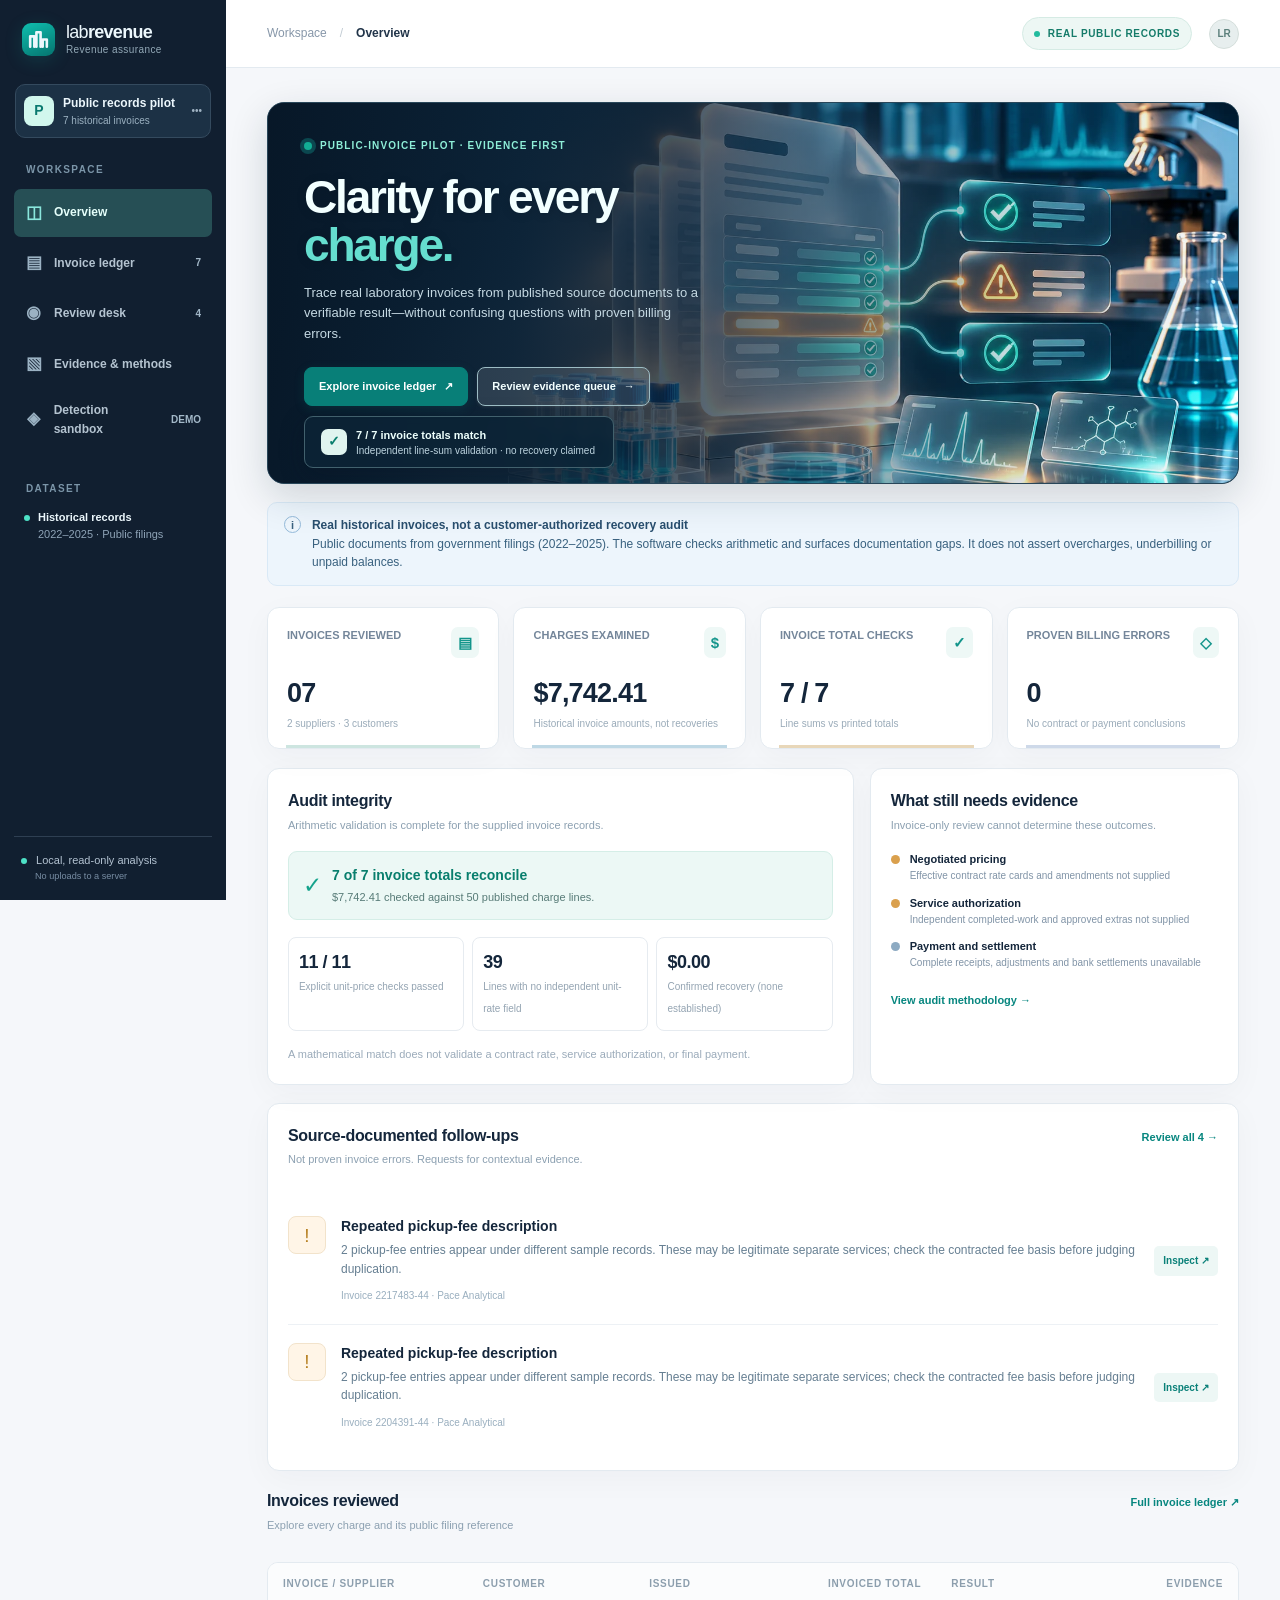
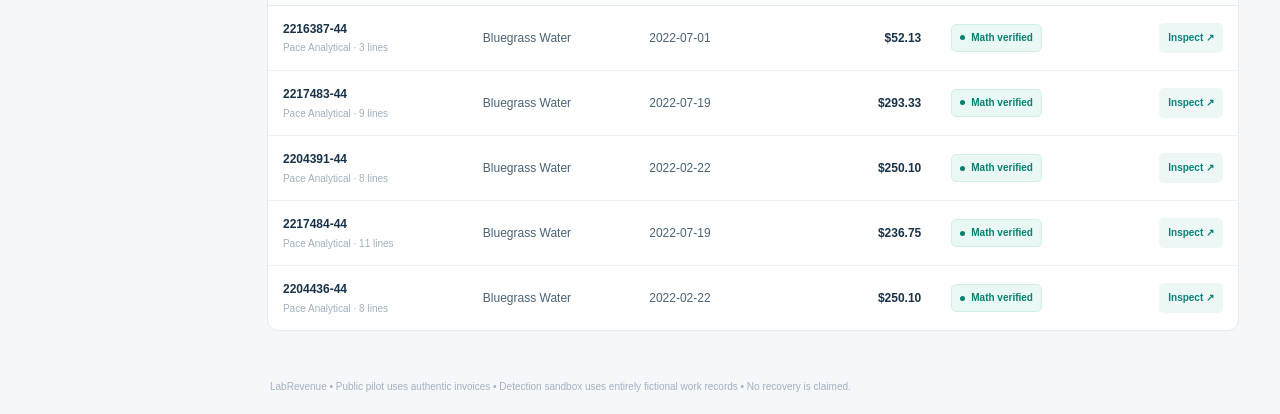
==== public-pilot/index.html @ aedcf9c7 "Launch public invoice pilot with branded UI, real records, and separate simulation" ====
<!doctype html>
<html lang="en">
<head>
<meta charset="utf-8"><meta name="viewport" content="width=device-width, initial-scale=1"><meta name="color-scheme" content="light">
<title>LabRevenue · Public invoice pilot</title>
<style>
:root{--nav:#111f30;--nav2:#1c3145;--nav3:#294a51;--teal:#087f78;--teal2:#13a89b;--ink:#14263b;--muted:#7d8da0;--muted2:#617489;--bg:#f5f7fa;--border:#e3eaf0;--card:#fff;--goodbg:#eaf7f4;--good:#087f70;--amber:#a96e1c;--amberbg:#fff6e9;--shadow:0 8px 32px rgba(19,37,54,.035)}*{box-sizing:border-box}body{font:14px/1.55 Inter,-apple-system,BlinkMacSystemFont,"Segoe UI",Arial,sans-serif;background:var(--bg);color:var(--ink);margin:0}button,input,select{font:inherit}button{cursor:pointer}button:focus-visible,a:focus-visible,input:focus-visible,select:focus-visible{outline:3px solid #7cc6bf;outline-offset:3px}a{color:#087f78;text-decoration:none}a:hover{text-decoration:underline}[hidden]{display:none!important}.app{display:grid;grid-template-columns:226px minmax(0,1fr);min-height:100vh}.side{background:var(--nav);color:#ecf7fc;padding:23px 14px 17px;display:flex;flex-direction:column;position:sticky;top:0;height:100vh}.brand{display:flex;align-items:center;gap:11px;padding:0 8px}.logo{display:grid;place-items:center;background:linear-gradient(155deg,#0fbeae,#05746f);width:33px;height:33px;border-radius:9px;box-shadow:0 4px 18px #0fb5a52b}.brand-word{font-weight:500;letter-spacing:-.7px;font-size:18px;line-height:1.04}.brand-word span{font-weight:800}.brand-word small{display:block;color:#93a9b7;font-size:10px;letter-spacing:.04em;margin-top:3px;font-weight:500}.org{display:flex;align-items:center;background:#1c3145;border:1px solid #344a5e;border-radius:10px;margin:28px 1px 24px;padding:9px 8px;gap:9px;min-width:0}.org-symbol{background:#d1f7ed;color:#08796f;border-radius:8px;width:30px;height:30px;display:grid;place-items:center;font-weight:800}.org-text{min-width:0}.org-text b,.org-text small{display:block;white-space:nowrap;overflow:hidden;text-overflow:ellipsis}.org-text b{font-size:12px}.org-text small{font-size:10px;color:#9bb1c1}.org-ellipsis{margin-left:auto;color:#9fb2c2;font-size:10px}.nav-label{font-size:10px;letter-spacing:.14em;color:#7b95a8;font-weight:850;margin:0 12px 9px}.nav{width:100%;border:0;background:transparent;color:#b4c3d0;display:flex;gap:12px;align-items:center;text-align:left;padding:11px 11px;border-radius:7px;font-size:12px;font-weight:600;margin:2px 0}.nav:hover{background:#213448;color:#fff}.nav.active{background:#264f55;color:#e5fffb}.nav-ico{font-size:17px;width:17px;text-align:center;color:#9bb2c3}.nav.active .nav-ico{color:#8ae6dc}.nav em{font-style:normal;margin-left:auto;font-size:10px;color:#a3b8c8}.nav-lower{margin-top:30px}.side-note{display:flex;gap:8px;padding:3px 10px;align-items:flex-start}.side-note b,.side-note small{display:block;font-size:11px}.side-note small{color:#8fa4b7}.side-led,.foot-circle{background:#4de1c6;border-radius:50%;width:6px;height:6px;margin-top:6px;flex:none}.side-push{flex:1}.side-foot{border-top:1px solid #2e3f52;padding:15px 7px 0;color:#b3c2d1;font-size:11px}.side-foot small{display:block;color:#788da3;margin-left:14px}.foot-circle{display:inline-block;margin:0 6px 0 0}.right{min-width:0;display:flex;flex-direction:column}.topbar{height:68px;background:#fff;border-bottom:1px solid var(--border);display:flex;align-items:center;justify-content:space-between;padding:0 max(27px,calc((100vw - 226px - 1200px)/2));padding-left:clamp(25px,3.2vw,48px);padding-right:clamp(25px,3.2vw,48px)}.crumb{font-size:12px;color:#8797a9;display:flex;gap:13px;align-items:center}.crumb b{color:#213449}.slash{color:#c1cbd3}.right-top{display:flex;align-items:center;gap:17px}.source-badge{display:flex;align-items:center;gap:8px;color:#147b69;background:#edf7f4;border:1px solid #d5ebe4;border-radius:20px;padding:8px 11px;font-size:10px;letter-spacing:.065em;font-weight:750}.source-badge span{height:6px;width:6px;background:#22bb9e;border-radius:50%}.avatar{height:30px;width:30px;border-radius:50%;background:#e7eeee;border:1px solid #d5dfdc;display:grid;place-items:center;color:#5c807c;font-size:10px;font-weight:800}main{width:100%;max-width:1332px;padding:34px clamp(22px,3.2vw,48px) 48px;align-self:center;flex:1}.eyebrow{color:#078d85;text-transform:uppercase;letter-spacing:.16em;font-weight:850;font-size:10px}.heading{display:flex;align-items:flex-end;justify-content:space-between;gap:20px;margin:7px 0 22px}.heading h1{font-size:31px;letter-spacing:-1.15px;line-height:1.2;margin:5px 0 6px;font-weight:800}.heading p{margin:0;font-size:13px;color:#7b8da1;max-width:800px}.btns{display:flex;gap:9px;flex-wrap:wrap}.btn{display:inline-flex;align-items:center;justify-content:center;gap:8px;padding:10px 14px;font-size:11px;font-weight:750;border-radius:8px;border:1px solid #d9e4e8;background:#fff;color:#315469;white-space:nowrap}.btn:hover{background:#eff6f6}.btn.primary{background:#087f78;border-color:#087f78;color:#fff;box-shadow:0 3px 11px #0a8a8228}.btn.primary:hover{background:#086e69}.btn.small{padding:7px 10px;font-size:10px}.info-banner{padding:13px 16px;background:#edf5fc;border:1px solid #d9e9f6;border-radius:10px;color:#39617f;display:flex;gap:11px;margin-bottom:21px;font-size:12px}.info-banner .info-circle{border:1px solid #94bada;border-radius:50%;width:17px;height:17px;flex:none;text-align:center;font-size:11px;line-height:16px;font-weight:750}.info-banner b{display:block;color:#284e6e}.kpis{display:grid;grid-template-columns:repeat(4,minmax(0,1fr));gap:14px;margin-bottom:19px}.card{background:#fff;border:1px solid var(--border);border-radius:12px;box-shadow:var(--shadow)}.kpi{padding:19px 19px 17px;position:relative;overflow:hidden}.kpi:after{content:"";position:absolute;bottom:0;left:18px;right:18px;height:3px;background:#cde5e0}.kpi:nth-child(2):after{background:#bed8e5}.kpi:nth-child(3):after{background:#e8d7b9}.kpi:nth-child(4):after{background:#ced9e9}.kpi-cap{font-size:11px;color:#74869a;font-weight:700;display:flex;justify-content:space-between}.kpi-cap .kpi-icon{background:#eef8f6;color:#13958b;padding:4px 7px;border-radius:7px;font-size:15px}.kpi-val{font-size:27px;font-weight:820;letter-spacing:-.8px;margin:15px 0 0}.kpi-note{font-size:10px;color:#9aabb9;margin-top:1px}.grid-two{display:grid;grid-template-columns:minmax(0,1.35fr) minmax(315px,.85fr);gap:16px;margin-bottom:18px}.panel{padding:20px}.panel-title{font-size:16px;font-weight:790;margin:0 0 3px;letter-spacing:-.3px}.panel-sub{font-size:11px;color:#8ca0b1;margin:0 0 17px}.audit-band{padding:13px 14px;display:flex;align-items:center;gap:10px;background:#ecf8f5;border:1px solid #d5eee7;border-radius:9px}.audit-band strong{font-size:14px;color:#087e6d}.audit-band p{font-size:11px;color:#577b77;margin:2px 0 0}.checkicon{font-size:23px;color:#15a38c}.triple{display:grid;grid-template-columns:repeat(3,1fr);margin-top:17px;gap:8px}.mini-stat{border:1px solid #e6ebf0;border-radius:8px;padding:12px 10px}.mini-stat b{display:block;font-size:18px;line-height:1.4;letter-spacing:-.5px}.mini-stat small{font-size:10px;color:#94a4b2}.risk-list{display:grid;gap:11px;margin-top:15px}.risk-row{display:flex;align-items:flex-start;gap:10px}.risk-dot{width:9px;height:9px;border-radius:50%;background:#daa04d;margin-top:4px;flex:none}.risk-dot.blue{background:#8daac2}.risk-row b{display:block;font-size:11px}.risk-row small{display:block;color:#8194a7;font-size:10px}.risk-row span:last-child{margin-left:auto;font-size:12px;font-weight:800}.panel-head{display:flex;align-items:baseline;justify-content:space-between;gap:15px;margin-bottom:13px}.text-link{border:0;background:none;color:#07867f;font-weight:750;font-size:11px;padding:0}.text-link:hover{text-decoration:underline}.table-wrap{overflow-x:auto;border-radius:11px;border:1px solid var(--border);background:#fff}.table{border-collapse:collapse;width:100%;min-width:720px;font-size:12px}.table th{font-size:10px;letter-spacing:.07em;color:#8c9ead;text-transform:uppercase;text-align:left;padding:13px 15px;background:#fbfcfd;border-bottom:1px solid var(--border)}.table td{padding:14px 15px;border-bottom:1px solid #edf1f5;color:#496276;vertical-align:middle}.table tr:last-child td{border-bottom:0}.table tr:hover td{background:#fafcfd}.table td b{color:#183349;font-weight:750}.table td small{display:block;color:#a0afbd;font-size:10px;margin-top:2px}.table .num{text-align:right;font-variant-numeric:tabular-nums}.table .action{text-align:right}.pill{display:inline-flex;align-items:center;gap:6px;border-radius:5px;padding:5px 8px;font-size:10px;font-weight:750;white-space:nowrap}.pill.good{color:#087f6e;background:#e9f8f4;border:1px solid #d3eee5}.pill.warn{color:#ad711a;background:#fff4e3;border:1px solid #f5e4bf}.pill.muted{color:#6c8393;background:#eff3f7;border:1px solid #e4eaf0}.pill span{height:5px;width:5px;border-radius:50%;background:currentColor}.tablebtn{border:0;border-radius:5px;background:#edf7f5;color:#0b8179;padding:7px 9px;font-size:10px;font-weight:750}.tablebtn:hover{background:#d9efeb}.full-panel{padding:18px 20px;margin-bottom:20px}.footer{margin:0 44px 19px;color:#a3b1be;font-size:10px}.toolbar{display:flex;flex-wrap:wrap;align-items:center;gap:10px;margin-bottom:15px}.search{background:#fff;border:1px solid var(--border);border-radius:8px;min-width:230px;flex:1;max-width:385px;padding:10px 12px;color:#28455b;font-size:12px}.select{border:1px solid var(--border);border-radius:8px;background:#fff;padding:10px 11px;color:#40576c;font-size:12px}.toolbar-meta{margin-left:auto;color:#91a1b0;font-size:11px}.section-sep{margin:24px 0}.queue-item{display:flex;align-items:flex-start;gap:15px;border-bottom:1px solid #edf1f5;padding:18px 0}.queue-item:first-child{padding-top:2px}.queue-item:last-child{border:0}.queue-icon{background:#fff5e7;color:#b78124;border:1px solid #f2e3cb;border-radius:8px;width:38px;height:38px;display:grid;place-items:center;font-size:19px;flex:none}.queue-main{flex:1}.queue-main strong{display:block;font-size:14px;margin:0 0 3px}.queue-main p{color:#667f92;font-size:12px;margin:0 0 6px}.queue-main .queue-meta{font-size:10px;color:#9aafbf}.queue-action{align-self:center}.block-grid{display:grid;grid-template-columns:repeat(3,minmax(0,1fr));gap:14px;margin-bottom:18px}.evidence-card{padding:17px 18px}.evidence-card b{display:block;font-size:12px}.evidence-card p{font-size:11px;color:#8b9bab;margin:6px 0 0;line-height:1.5}.evidence-card .big{font-weight:820;font-size:20px;color:#142f47;margin-top:12px}.evidence-card .missing{color:#a77937}.note-card{background:#fffbf4;border:1px solid #f2e4d0;padding:19px 20px;border-radius:11px;color:#826534;font-size:12px}.note-card b{display:block;color:#815721;margin-bottom:3px}.methods{display:grid;gap:18px}.method-item{display:flex;gap:13px;padding:16px 0;border-bottom:1px solid #e8eef2}.method-item:last-child{border:0}.method-num{height:28px;width:28px;background:#edf4f4;color:#087f78;border-radius:8px;display:grid;place-items:center;font-size:12px;font-weight:800;flex:none}.method-item strong{display:block;font-size:13px}.method-item p{margin:3px 0 0;color:#6d8397;font-size:12px}.source-list{margin:0;padding-left:19px;color:#647b90;font-size:12px}.source-list li{padding:6px 0}.overlay{position:fixed;inset:0;background:#10233580;z-index:5}.drawer{position:fixed;right:0;top:0;height:100vh;width:min(650px,100vw);background:#fff;z-index:6;box-shadow:-18px 0 64px rgba(11,31,48,.2);overflow-y:auto}.drawer-head{padding:25px 27px 19px;border-bottom:1px solid #e6ebf0;display:flex;justify-content:space-between;align-items:flex-start}.drawer-head small{color:#8195a7;text-transform:uppercase;letter-spacing:.11em;font-weight:850;font-size:10px}.drawer-head h2{font-size:23px;margin:5px 0 0;letter-spacing:-.6px}.close{border:1px solid #dae5eb;background:#fff;border-radius:8px;font-size:21px;color:#698090;width:32px;height:32px}.drawer-content{padding:22px 27px 40px}.drawer-dl{display:grid;grid-template-columns:1fr 1fr;gap:16px;margin:16px 0 21px}.drawer-dl dt{font-size:10px;letter-spacing:.05em;text-transform:uppercase;color:#899aaa;font-weight:750}.drawer-dl dd{margin:3px 0;color:#243e54;font-size:12px;font-weight:650}.drawer-section{margin:24px 0}.drawer-section h3{font-size:13px;margin:0 0 10px}.drawer-table{width:100%;border-collapse:collapse;font-size:11px}.drawer-table th{text-align:left;color:#92a3b4;text-transform:uppercase;letter-spacing:.06em;font-size:9px;border-bottom:1px solid #e8eef2;padding:9px 5px}.drawer-table td{padding:10px 5px;border-bottom:1px solid #eff2f6;vertical-align:top}.drawer-table td:last-child,.drawer-table th:last-child{text-align:right;font-variant-numeric:tabular-nums}.drawer-total{display:flex;justify-content:space-between;background:#f1f7f6;border-radius:8px;padding:12px 14px;font-weight:790}.subtle{color:#8195a7;font-size:11px}.line-link{color:#09877e}.drawer-foot{border-top:1px solid #e6edf0;padding-top:18px;margin-top:21px;font-size:11px;color:#8294a4}.toast{position:fixed;bottom:26px;right:25px;background:#173349;color:#f8fdfd;padding:12px 18px;border-radius:9px;box-shadow:0 8px 30px #081b2540;display:none;z-index:10;font-size:12px}.toast.show{display:block}.revisit{background:#fff8ed;color:#956318;border:1px solid #f4e5cc;padding:12px 14px;border-radius:7px;font-size:11px;margin-top:12px}.tagfile{background:#f6f9fb;border:1px solid #e2e9ee;padding:4px 7px;border-radius:5px;color:#6f889a;font-size:10px}.statusline{display:flex;gap:8px;align-items:center}.outcomes{display:grid;grid-template-columns:1fr 1fr;gap:8px}.outcomes button{border:1px solid #dfe9ee;padding:9px;font-size:11px;border-radius:7px;color:#4f6b7f;background:#fff}.outcomes button.active{border-color:#0c9085;background:#e8f7f2;color:#0b8178;font-weight:700}.review-card{padding:22px}.review-card label{display:block;font-size:11px;font-weight:700;margin:14px 0 6px}.review-card textarea{width:100%;min-height:76px;border:1px solid #e0e7ed;border-radius:8px;padding:9px 10px;font:inherit;font-size:12px;color:#2c465b;resize:vertical}.evidence-callout{background:#eef6fc;border:1px solid #d5e8f4;color:#4a6f8e;padding:12px;border-radius:9px;font-size:11px}.evidence-callout strong{color:#2f5677}.link-muted{color:#708da4;font-size:11px}.icon-symbol{font-size:15px}.empty{padding:60px 30px;text-align:center;color:#7b91a4}.empty strong{display:block;color:#29445b;font-size:16px}.spark-bar{height:7px;border-radius:20px;background:#eaf0f3;overflow:hidden;margin:13px 0}.spark-bar span{display:block;height:100%;background:#17a692;border-radius:20px}.review-status{font-size:10px;color:#7590a4}.small-caps{font-size:10px;color:#879bad;text-transform:uppercase;font-weight:800;letter-spacing:.08em}.caption{color:#9babba;font-size:11px}.mobile-menu{display:none}@media (max-width:1100px){.app{grid-template-columns:208px minmax(0,1fr)}.kpis{grid-template-columns:repeat(2,1fr)}.grid-two{grid-template-columns:1fr}.block-grid{grid-template-columns:repeat(2,1fr)}}@media (max-width:710px){.app{display:block}.side{height:auto;position:relative;padding:12px 12px 7px;display:block}.brand{margin-bottom:8px}.org,.side .nav-label,.side-note,.side-push,.side-foot{display:none}.side nav{display:flex;overflow-x:auto;gap:4px;padding-top:7px}.nav{width:auto;white-space:nowrap;padding:8px 10px;font-size:11px}.nav-ico{display:none}.nav em{display:none}.topbar{height:50px;padding:0 16px}.source-badge{font-size:8px;padding:6px 9px}.avatar{display:none}main{padding:24px 16px 38px}.heading{display:block}.heading h1{font-size:25px}.btns{margin-top:15px}.kpis{grid-template-columns:repeat(2,minmax(0,1fr));gap:9px}.kpi{padding:13px}.kpi-val{font-size:22px}.kpi-cap{font-size:10px}.grid-two{gap:10px}.block-grid{grid-template-columns:1fr}.panel{padding:17px}.toolbar .search{min-width:140px;max-width:none}.toolbar-meta{width:100%;margin-left:0}.footer{margin:0 18px 15px}.drawer-content{padding:20px 16px}.drawer-head{padding:19px 17px}.drawer-dl{grid-template-columns:1fr 1fr;gap:9px}.queue-item{gap:10px}.queue-action .btn{padding:7px}.source-badge{letter-spacing:0}}@media print{.side,.topbar,.btn,.text-link,.footer,.overlay,.drawer,.toolbar,.tablebtn{display:none!important}.app{display:block}main{max-width:none;padding:0}.kpis{grid-template-columns:repeat(4,1fr)}.card{box-shadow:none}.table-wrap{overflow:visible}.table{min-width:0}}

/* Premium visual identity: imagery supports the narrative without replacing live audit evidence. */
.brand-hero{position:relative;isolation:isolate;min-height:338px;border-radius:17px;overflow:hidden;margin:0 0 18px;background:#f7f1eb;border:1px solid #dbe6e8;box-shadow:0 11px 30px rgba(22,47,60,.075)}
.brand-hero-art,.evidence-visual>img{position:absolute;inset:0;width:100%;height:100%;object-fit:cover;object-position:center center;z-index:-2}
.hero-wash{position:absolute;inset:0;background:linear-gradient(92deg,rgba(251,249,246,.98) 1%,rgba(251,248,245,.97) 20%,rgba(250,247,242,.92) 39%,rgba(251,247,242,.33) 58%,rgba(10,29,41,.06) 100%);z-index:-1}
.hero-copy{position:relative;z-index:1;padding:32px 36px 77px;max-width:560px}
.hero-kicker{font-size:10px;font-weight:850;letter-spacing:.11em;color:#147d75;display:inline-flex;align-items:center;gap:8px}
.hero-kicker-dot{background:#12ad94;width:8px;height:8px;border-radius:50%;box-shadow:0 0 0 4px #cceae5;display:inline-block}
.hero-copy h1{font-size:clamp(34px,3.6vw,49px);font-weight:850;letter-spacing:-2.2px;line-height:1.04;color:#142f3d;margin:17px 0 13px}.hero-copy h1 span{color:#0a8b82}
.hero-copy p{font-size:13px;color:#4b6672;line-height:1.6;margin:0;max-width:430px}
.hero-actions{display:flex;gap:9px;flex-wrap:wrap;margin-top:22px}
.hero-secondary{background:#fff9f3d9;border-color:#d9e1e1;color:#305166;box-shadow:0 1px 3px #8a8b8833}
.hero-fact{display:flex;align-items:center;gap:9px;padding:10px 18px 10px 16px;position:absolute;left:36px;bottom:15px;background:#fffefbef;border-radius:9px;border:1px solid #d9e8e5;box-shadow:0 3px 12px #48656318;max-width:calc(100% - 72px);backdrop-filter:blur(4px)}
.hero-fact .fact-check{display:grid;place-items:center;width:26px;height:26px;border-radius:7px;background:#e0f4ef;color:#087e6d;font-weight:850}
.hero-fact b{display:block;font-size:11px;font-weight:820;color:#154d4a}.hero-fact small{display:block;color:#67848b;font-size:10px;line-height:1.3}
.evidence-visual{position:relative;isolation:isolate;height:260px;border-radius:15px;overflow:hidden;border:1px solid #dbe4e8;margin-bottom:18px;background:#f0f4f5}
.evidence-visual-wash{position:absolute;inset:0;background:linear-gradient(90deg,rgba(247,250,249,.98) 0%,rgba(249,251,250,.92) 24%,rgba(249,251,250,.45) 47%,transparent 74%);z-index:-1}
.evidence-visual-text{position:relative;padding:36px 32px;max-width:365px}.evidence-visual-text h2{font-size:31px;line-height:1.12;letter-spacing:-1.2px;color:#14394c;margin:13px 0}.evidence-visual-text p{font-size:12px;color:#53717e;line-height:1.55;margin:0}
@media(max-width:710px){.brand-hero{min-height:385px;margin-top:0}.brand-hero-art{object-position:62% center}.hero-wash{background:linear-gradient(180deg,rgba(252,250,246,.97) 0%,rgba(252,250,247,.97) 44%,rgba(250,248,244,.68) 66%,rgba(248,246,243,.20) 100%)}.hero-copy{padding:25px 21px 78px}.hero-copy h1{font-size:36px;letter-spacing:-1.6px}.hero-copy p{font-size:12px;max-width:350px}.hero-fact{left:17px;bottom:13px;max-width:calc(100% - 34px)}.hero-actions{gap:8px}.hero-actions .btn{font-size:10px;padding:9px}.evidence-visual{height:340px}.evidence-visual>img{object-position:72% center}.evidence-visual-wash{background:linear-gradient(180deg,rgba(248,250,250,.98) 0%,rgba(250,251,250,.97) 45%,rgba(248,250,250,.45) 73%,transparent 100%)}.evidence-visual-text{padding:22px}.evidence-visual-text h2{font-size:27px}}
@media(prefers-reduced-motion:reduce){*,*::before,*::after{scroll-behavior:auto!important;transition:none!important;animation:none!important}}
@media print{.brand-hero{min-height:0;background:#fff!important}.brand-hero-art,.hero-wash,.evidence-visual{display:none!important}.hero-copy{padding:14px}.hero-fact{position:static;border:0;box-shadow:none}.brand-hero{box-shadow:none}}

/* Dark premium illustration — evidence remains readable and independent of imagery. */
.brand-hero{background:#0c2135;border-color:#284659;box-shadow:0 13px 38px rgba(10,35,52,.16)}
.brand-hero-art{object-position:center 44%}
.hero-wash{background:linear-gradient(93deg,rgba(7,23,39,.97) 0%,rgba(10,33,53,.94) 26%,rgba(10,31,50,.73) 43%,rgba(10,30,48,.15) 76%,transparent 100%)}
.hero-copy h1{color:#f2ffff;text-shadow:0 1px 8px #03152344}
.hero-copy h1 span{color:#65decf}
.hero-copy p{color:#c6dae4;max-width:405px}
.hero-kicker{color:#8eeed8}
.hero-kicker-dot{box-shadow:0 0 0 4px #16b2a54d}
.hero-fact{background:rgba(12,36,54,.88);border-color:#42616d;box-shadow:0 7px 24px #06132055}
.hero-fact b{color:#edfffc}.hero-fact small{color:#bdd4df}
.hero-secondary{background:rgba(255,255,255,.12);border-color:#9cbcc4;color:#f3ffff}
.hero-secondary:hover{background:rgba(255,255,255,.22)}
/* Synthetic demonstration is segregated from public-company evidence. */
.sim-label{display:inline-flex;align-items:center;gap:7px;border-radius:24px;padding:5px 11px;background:#fef4e4;color:#965e17;font-size:10px;font-weight:850;letter-spacing:.08em}
.sim-hero{position:relative;overflow:hidden;background:linear-gradient(135deg,#102637,#173e50);border-radius:15px;color:#effdfa;padding:25px 29px;margin:16px 0 22px;border:1px solid #274c5e}
.sim-hero:before{content:"";position:absolute;width:460px;height:250px;right:-70px;top:-80px;background:radial-gradient(ellipse,rgba(41,216,200,.20),transparent 70%);pointer-events:none}
.sim-hero h2{font-size:25px;letter-spacing:-.9px;margin:10px 0 6px;position:relative}
.sim-hero p{font-size:12px;color:#c2d5df;margin:0;max-width:670px;position:relative}
.sim-hero b{color:#fff}
.sim-kpis{display:grid;grid-template-columns:repeat(3,minmax(0,1fr));gap:14px;margin-bottom:19px}
.sim-kpi{padding:19px 20px;border:1px solid var(--border);border-radius:12px;background:#fff;box-shadow:var(--shadow)}
.sim-kpi small{display:block;color:#72889a;font-size:10px;font-weight:750;letter-spacing:.035em}
.sim-kpi strong{display:block;font-size:29px;font-weight:830;line-height:1.4;letter-spacing:-.8px}
.sim-kpi span{font-size:10px;color:#7e8fa1}
.sim-tabs{display:flex;flex-wrap:wrap;gap:8px;margin:17px 0}
.sim-tabs button{font-size:11px;font-weight:750;border:1px solid #dce6eb;border-radius:22px;padding:8px 13px;background:#fff;color:#597081}
.sim-tabs button.active{background:#0c827a;color:#fff;border-color:#0c827a}
.sim-case{display:flex;gap:15px;align-items:flex-start;justify-content:space-between;padding:16px 19px;border-bottom:1px solid #e6edf0}
.sim-case:last-child{border-bottom:0}
.sim-case .topline{display:flex;flex-wrap:wrap;gap:8px;align-items:center}
.sim-case h3{font-size:13px;margin:3px 0 5px;line-height:1.35}
.sim-case p{font-size:11px;margin:0;color:#70869a;max-width:680px}
.sim-case .sim-money{font-weight:830;font-size:16px;white-space:nowrap;text-align:right}
.sim-case .sim-money small{display:block;font-size:10px;color:#8b9eaa;font-weight:500}
.sim-tag{font-size:9px;font-weight:850;letter-spacing:.055em;border-radius:5px;padding:3px 7px;background:#fff4e6;color:#ab731b}
.sim-tag.blue{background:#eaf4fb;color:#386b8e}.sim-tag.violet{background:#f1effc;color:#6a5c9b}
.sim-empty{padding:25px;color:#8195a5;text-align:center}
@media(max-width:710px){.brand-hero{min-height:410px}.brand-hero-art{object-position:65% center}.hero-wash{background:linear-gradient(180deg,rgba(7,23,39,.97) 0%,rgba(7,23,39,.96) 48%,rgba(8,26,43,.60) 74%,rgba(8,26,43,.12) 100%)}.hero-copy p{max-width:330px}.hero-copy h1{font-size:36px}.sim-kpis{grid-template-columns:1fr;gap:9px}.sim-case{flex-direction:column}.sim-case .sim-money{text-align:left}}
@media print{.sim-hero{color:#111;background:#fff}.sim-kpis,.sim-tabs{break-inside:avoid}}

.source-badge.fake{background:#fff5e6;border-color:#f6dec1;color:#98621e}.source-badge.fake span{background:#dd9c2b}
/* Keep all five destinations discoverable on small screens. */
@media(max-width:710px){.side nav{overflow-x:visible;flex-wrap:wrap;row-gap:3px;column-gap:5px;padding-bottom:8px}.side .nav{margin:0;padding:7px 10px;flex:0 0 auto}}

</style>

</head>
<body>
<div class="app">
  <aside class="side">
    <div class="brand"><span class="logo"><svg width="25" height="25" viewBox="0 0 24 24" aria-hidden="true"><path d="M4 19V9h4v10M10 19V5h4v14M16 19v-7h4v7" stroke="currentColor" fill="none" stroke-width="2.5" stroke-linecap="round" stroke-linejoin="round"/></svg></span><span class="brand-word">lab<span>revenue</span><small>Revenue assurance</small></span></div>
    <div class="org"><span class="org-symbol">P</span><span class="org-text"><b>Public records pilot</b><small>7 historical invoices</small></span><span class="org-ellipsis">•••</span></div>
    <div class="nav-label">WORKSPACE</div>
    <nav aria-label="Primary">
      <button class="nav active" data-tab="overview"><span class="nav-ico">◫</span> Overview</button>
      <button class="nav" data-tab="ledger"><span class="nav-ico">▤</span> Invoice ledger <em id="nav-invoices">7</em></button>
      <button class="nav" data-tab="review"><span class="nav-ico">◉</span> Review desk <em id="nav-reviews">4</em></button>
      <button class="nav" data-tab="evidence"><span class="nav-ico">▧</span> Evidence & methods</button>
      <button class="nav" data-tab="sandbox"><span class="nav-ico">◈</span> Detection sandbox <em>DEMO</em></button>
    </nav>
    <div class="nav-label nav-lower">DATASET</div>
    <div class="side-note"><span class="side-led"></span><span><b>Historical records</b><small>2022–2025 · Public filings</small></span></div>
    <div class="side-push"></div>
    <div class="side-foot"><span class="foot-circle"></span> Local, read-only analysis <small>No uploads to a server</small></div>
  </aside>
  <div class="right">
    <header class="topbar"><div class="crumb"><span>Workspace</span><span class="slash">/</span><b id="crumb-title">Overview</b></div><div class="right-top"><span class="source-badge"><span></span> REAL PUBLIC RECORDS</span><div class="avatar" title="Read-only evaluation">LR</div></div></header>
    <main id="main" tabindex="-1"></main>
    <footer class="footer">LabRevenue • Public pilot uses authentic invoices • Detection sandbox uses entirely fictional work records • No recovery is claimed.</footer>
  </div>
</div>
<div class="overlay" id="overlay" hidden></div>
<aside id="detail" class="drawer" role="dialog" aria-modal="true" aria-label="Invoice details" hidden></aside>
<div id="toast" class="toast" role="status" aria-live="polite"></div>
<noscript>This local demo needs JavaScript enabled.</noscript>
<script>
window.PUBLIC_PILOT = {"summary":{"invoices":7,"lines":50,"vendors":2,"customers":3,"total_cents":774241,"passed_invoice_totals":7,"unit_checked":11,"unit_passed":11,"arithmetic_failures":0,"repeat_pickup_invoices":3,"historical_documentation_event":1,"confirmed_recovery_cents":0,"rate_coverage":"unavailable","work_coverage":"unavailable","payment_coverage":"unavailable","scope":"invoice-only public documents"},"invoices":[{"invoice_number":"2216387-44","invoice_date":"2022-07-01","invoice_due_date":"2022-08-01","invoice_total_usd":"52.13","supplier":"Pace Analytical Services LLC","customer":"Bluegrass Water Utility Operating Company LLC","source_public_exhibit_pages":"489-490","source_url":"https://psc.ky.gov/pscecf/2022-00432/kerry.ingle%40dinslaw.com/06162023062338/Exhibit_PSC_3-20%28c%29_%28Part_4_of_6%29.pdf","reported_cents":5213,"sum_cents":5213,"delta_cents":0,"arithmetic":"PASS","line_count":3,"unit_verified":0,"unit_checked":0,"unit_mismatches":0,"repeat_pickups":[],"lines":[{"invoice_number":"2216387-44","invoice_date":"2022-07-01","invoice_due_date":"2022-08-01","supplier":"Pace Analytical Services LLC","customer":"Bluegrass Water Utility Operating Company LLC","work_order":"2065317","project":"Quarterly Darlington","sample_id":"2065317-01","charge_description":"Ecoli 18 Enumeration Lex","quantity":"1","line_amount_usd":"38.00","source_public_exhibit_pages":"489-490","source_url":"https://psc.ky.gov/pscecf/2022-00432/kerry.ingle%40dinslaw.com/06162023062338/Exhibit_PSC_3-20%28c%29_%28Part_4_of_6%29.pdf","source_status":"Published invoice line (not an independently verified contract rate)","unit_cost_usd":"","amount_cents":3800,"unit_check":"NOT_AVAILABLE","unit_expected_cents":null},{"invoice_number":"2216387-44","invoice_date":"2022-07-01","invoice_due_date":"2022-08-01","supplier":"Pace Analytical Services LLC","customer":"Bluegrass Water Utility Operating Company LLC","work_order":"2065317","project":"Quarterly Darlington","sample_id":"","charge_description":"Economic Price Adjustment","quantity":"1","line_amount_usd":"4.13","source_public_exhibit_pages":"489-490","source_url":"https://psc.ky.gov/pscecf/2022-00432/kerry.ingle%40dinslaw.com/06162023062338/Exhibit_PSC_3-20%28c%29_%28Part_4_of_6%29.pdf","source_status":"Published invoice line (not an independently verified contract rate)","unit_cost_usd":"","amount_cents":413,"unit_check":"NOT_AVAILABLE","unit_expected_cents":null},{"invoice_number":"2216387-44","invoice_date":"2022-07-01","invoice_due_date":"2022-08-01","supplier":"Pace Analytical Services LLC","customer":"Bluegrass Water Utility Operating Company LLC","work_order":"2065317","project":"Quarterly Darlington","sample_id":"","charge_description":"Environmental Impact Fee","quantity":"1","line_amount_usd":"10.00","source_public_exhibit_pages":"489-490","source_url":"https://psc.ky.gov/pscecf/2022-00432/kerry.ingle%40dinslaw.com/06162023062338/Exhibit_PSC_3-20%28c%29_%28Part_4_of_6%29.pdf","source_status":"Published invoice line (not an independently verified contract rate)","unit_cost_usd":"","amount_cents":1000,"unit_check":"NOT_AVAILABLE","unit_expected_cents":null}],"documentation_note":""},{"invoice_number":"2217483-44","invoice_date":"2022-07-19","invoice_due_date":"2022-08-18","invoice_total_usd":"293.33","supplier":"Pace Analytical Services LLC","customer":"Bluegrass Water Utility Operating Company LLC","source_public_exhibit_pages":"518-519","source_url":"https://psc.ky.gov/pscecf/2022-00432/kerry.ingle%40dinslaw.com/06162023062338/Exhibit_PSC_3-20%28c%29_%28Part_4_of_6%29.pdf","reported_cents":29333,"sum_cents":29333,"delta_cents":0,"arithmetic":"PASS","line_count":9,"unit_verified":0,"unit_checked":0,"unit_mismatches":0,"repeat_pickups":[{"description":"Pickup Fee Lex","count":2,"amount_cents":8640,"sample_ids":["2071526-01","2071526-03"]}],"lines":[{"invoice_number":"2217483-44","invoice_date":"2022-07-19","invoice_due_date":"2022-08-18","supplier":"Pace Analytical Services LLC","customer":"Bluegrass Water Utility Operating Company LLC","work_order":"2071526","project":"Bimonthly Lake Columbia Process Control","sample_id":"2071526-01","charge_description":"Auto Sampler Service Lex","quantity":"1","line_amount_usd":"63.30","source_public_exhibit_pages":"518-519","source_url":"https://psc.ky.gov/pscecf/2022-00432/kerry.ingle%40dinslaw.com/06162023062338/Exhibit_PSC_3-20%28c%29_%28Part_4_of_6%29.pdf","source_status":"Published invoice line (not an independently verified contract rate)","unit_cost_usd":"","amount_cents":6330,"unit_check":"NOT_AVAILABLE","unit_expected_cents":null},{"invoice_number":"2217483-44","invoice_date":"2022-07-19","invoice_due_date":"2022-08-18","supplier":"Pace Analytical Services LLC","customer":"Bluegrass Water Utility Operating Company LLC","work_order":"2071526","project":"Bimonthly Lake Columbia Process Control","sample_id":"2071526-01","charge_description":"CBOD Pkv","quantity":"1","line_amount_usd":"20.90","source_public_exhibit_pages":"518-519","source_url":"https://psc.ky.gov/pscecf/2022-00432/kerry.ingle%40dinslaw.com/06162023062338/Exhibit_PSC_3-20%28c%29_%28Part_4_of_6%29.pdf","source_status":"Published invoice line (not an independently verified contract rate)","unit_cost_usd":"","amount_cents":2090,"unit_check":"NOT_AVAILABLE","unit_expected_cents":null},{"invoice_number":"2217483-44","invoice_date":"2022-07-19","invoice_due_date":"2022-08-18","supplier":"Pace Analytical Services LLC","customer":"Bluegrass Water Utility Operating Company LLC","work_order":"2071526","project":"Bimonthly Lake Columbia Process Control","sample_id":"2071526-01","charge_description":"Field Services Lex","quantity":"1","line_amount_usd":"63.30","source_public_exhibit_pages":"518-519","source_url":"https://psc.ky.gov/pscecf/2022-00432/kerry.ingle%40dinslaw.com/06162023062338/Exhibit_PSC_3-20%28c%29_%28Part_4_of_6%29.pdf","source_status":"Published invoice line (not an independently verified contract rate)","unit_cost_usd":"","amount_cents":6330,"unit_check":"NOT_AVAILABLE","unit_expected_cents":null},{"invoice_number":"2217483-44","invoice_date":"2022-07-19","invoice_due_date":"2022-08-18","supplier":"Pace Analytical Services LLC","customer":"Bluegrass Water Utility Operating Company LLC","work_order":"2071526","project":"Bimonthly Lake Columbia Process Control","sample_id":"2071526-01","charge_description":"Pickup Fee Lex","quantity":"1","line_amount_usd":"43.20","source_public_exhibit_pages":"518-519","source_url":"https://psc.ky.gov/pscecf/2022-00432/kerry.ingle%40dinslaw.com/06162023062338/Exhibit_PSC_3-20%28c%29_%28Part_4_of_6%29.pdf","source_status":"Published invoice line (not an independently verified contract rate)","unit_cost_usd":"","amount_cents":4320,"unit_check":"NOT_AVAILABLE","unit_expected_cents":null},{"invoice_number":"2217483-44","invoice_date":"2022-07-19","invoice_due_date":"2022-08-18","supplier":"Pace Analytical Services LLC","customer":"Bluegrass Water Utility Operating Company LLC","work_order":"2071526","project":"Bimonthly Lake Columbia Process Control","sample_id":"2071526-01","charge_description":"TSS Pkv","quantity":"1","line_amount_usd":"11.40","source_public_exhibit_pages":"518-519","source_url":"https://psc.ky.gov/pscecf/2022-00432/kerry.ingle%40dinslaw.com/06162023062338/Exhibit_PSC_3-20%28c%29_%28Part_4_of_6%29.pdf","source_status":"Published invoice line (not an independently verified contract rate)","unit_cost_usd":"","amount_cents":1140,"unit_check":"NOT_AVAILABLE","unit_expected_cents":null},{"invoice_number":"2217483-44","invoice_date":"2022-07-19","invoice_due_date":"2022-08-18","supplier":"Pace Analytical Services LLC","customer":"Bluegrass Water Utility Operating Company LLC","work_order":"2071526","project":"Bimonthly Lake Columbia Process Control","sample_id":"2071526-02","charge_description":"MLSS","quantity":"1","line_amount_usd":"14.80","source_public_exhibit_pages":"518-519","source_url":"https://psc.ky.gov/pscecf/2022-00432/kerry.ingle%40dinslaw.com/06162023062338/Exhibit_PSC_3-20%28c%29_%28Part_4_of_6%29.pdf","source_status":"Published invoice line (not an independently verified contract rate)","unit_cost_usd":"","amount_cents":1480,"unit_check":"NOT_AVAILABLE","unit_expected_cents":null},{"invoice_number":"2217483-44","invoice_date":"2022-07-19","invoice_due_date":"2022-08-18","supplier":"Pace Analytical Services LLC","customer":"Bluegrass Water Utility Operating Company LLC","work_order":"2071526","project":"Bimonthly Lake Columbia Process Control","sample_id":"2071526-03","charge_description":"Pickup Fee Lex","quantity":"1","line_amount_usd":"43.20","source_public_exhibit_pages":"518-519","source_url":"https://psc.ky.gov/pscecf/2022-00432/kerry.ingle%40dinslaw.com/06162023062338/Exhibit_PSC_3-20%28c%29_%28Part_4_of_6%29.pdf","source_status":"Published invoice line (not an independently verified contract rate)","unit_cost_usd":"","amount_cents":4320,"unit_check":"NOT_AVAILABLE","unit_expected_cents":null},{"invoice_number":"2217483-44","invoice_date":"2022-07-19","invoice_due_date":"2022-08-18","supplier":"Pace Analytical Services LLC","customer":"Bluegrass Water Utility Operating Company LLC","work_order":"2071526","project":"Bimonthly Lake Columbia Process Control","sample_id":"","charge_description":"Economic Price Adjustment","quantity":"1","line_amount_usd":"23.23","source_public_exhibit_pages":"518-519","source_url":"https://psc.ky.gov/pscecf/2022-00432/kerry.ingle%40dinslaw.com/06162023062338/Exhibit_PSC_3-20%28c%29_%28Part_4_of_6%29.pdf","source_status":"Published invoice line (not an independently verified contract rate)","unit_cost_usd":"","amount_cents":2323,"unit_check":"NOT_AVAILABLE","unit_expected_cents":null},{"invoice_number":"2217483-44","invoice_date":"2022-07-19","invoice_due_date":"2022-08-18","supplier":"Pace Analytical Services LLC","customer":"Bluegrass Water Utility Operating Company LLC","work_order":"2071526","project":"Bimonthly Lake Columbia Process Control","sample_id":"","charge_description":"Environmental Impact Fee","quantity":"1","line_amount_usd":"10.00","source_public_exhibit_pages":"518-519","source_url":"https://psc.ky.gov/pscecf/2022-00432/kerry.ingle%40dinslaw.com/06162023062338/Exhibit_PSC_3-20%28c%29_%28Part_4_of_6%29.pdf","source_status":"Published invoice line (not an independently verified contract rate)","unit_cost_usd":"","amount_cents":1000,"unit_check":"NOT_AVAILABLE","unit_expected_cents":null}],"documentation_note":""},{"invoice_number":"2204391-44","invoice_date":"2022-02-22","invoice_due_date":"2022-03-24","invoice_total_usd":"250.10","supplier":"Pace Analytical Services LLC","customer":"Bluegrass Water Utility Operating Company LLC","source_public_exhibit_pages":"552-553","source_url":"https://psc.ky.gov/pscecf/2022-00432/kerry.ingle%40dinslaw.com/06162023062338/Exhibit_PSC_3-20%28c%29_%28Part_4_of_6%29.pdf","reported_cents":25010,"sum_cents":25010,"delta_cents":0,"arithmetic":"PASS","line_count":8,"unit_verified":0,"unit_checked":0,"unit_mismatches":0,"repeat_pickups":[{"description":"Pickup Fee","count":2,"amount_cents":6640,"sample_ids":["2023505-01","2023505-03"]}],"lines":[{"invoice_number":"2204391-44","invoice_date":"2022-02-22","invoice_due_date":"2022-03-24","supplier":"Pace Analytical Services LLC","customer":"Bluegrass Water Utility Operating Company LLC","work_order":"2023505","project":"Monthly Woodland Acres Process Control","sample_id":"2023505-01","charge_description":"Auto Sampler Service","quantity":"1","line_amount_usd":"63.30","source_public_exhibit_pages":"552-553","source_url":"https://psc.ky.gov/pscecf/2022-00432/kerry.ingle%40dinslaw.com/06162023062338/Exhibit_PSC_3-20%28c%29_%28Part_4_of_6%29.pdf","source_status":"Published invoice line (not an independently verified contract rate)","unit_cost_usd":"","amount_cents":6330,"unit_check":"NOT_AVAILABLE","unit_expected_cents":null},{"invoice_number":"2204391-44","invoice_date":"2022-02-22","invoice_due_date":"2022-03-24","supplier":"Pace Analytical Services LLC","customer":"Bluegrass Water Utility Operating Company LLC","work_order":"2023505","project":"Monthly Woodland Acres Process Control","sample_id":"2023505-01","charge_description":"CBOD","quantity":"1","line_amount_usd":"20.90","source_public_exhibit_pages":"552-553","source_url":"https://psc.ky.gov/pscecf/2022-00432/kerry.ingle%40dinslaw.com/06162023062338/Exhibit_PSC_3-20%28c%29_%28Part_4_of_6%29.pdf","source_status":"Published invoice line (not an independently verified contract rate)","unit_cost_usd":"","amount_cents":2090,"unit_check":"NOT_AVAILABLE","unit_expected_cents":null},{"invoice_number":"2204391-44","invoice_date":"2022-02-22","invoice_due_date":"2022-03-24","supplier":"Pace Analytical Services LLC","customer":"Bluegrass Water Utility Operating Company LLC","work_order":"2023505","project":"Monthly Woodland Acres Process Control","sample_id":"2023505-01","charge_description":"Field Services","quantity":"1","line_amount_usd":"63.30","source_public_exhibit_pages":"552-553","source_url":"https://psc.ky.gov/pscecf/2022-00432/kerry.ingle%40dinslaw.com/06162023062338/Exhibit_PSC_3-20%28c%29_%28Part_4_of_6%29.pdf","source_status":"Published invoice line (not an independently verified contract rate)","unit_cost_usd":"","amount_cents":6330,"unit_check":"NOT_AVAILABLE","unit_expected_cents":null},{"invoice_number":"2204391-44","invoice_date":"2022-02-22","invoice_due_date":"2022-03-24","supplier":"Pace Analytical Services LLC","customer":"Bluegrass Water Utility Operating Company LLC","work_order":"2023505","project":"Monthly Woodland Acres Process Control","sample_id":"2023505-01","charge_description":"Pickup Fee","quantity":"1","line_amount_usd":"33.20","source_public_exhibit_pages":"552-553","source_url":"https://psc.ky.gov/pscecf/2022-00432/kerry.ingle%40dinslaw.com/06162023062338/Exhibit_PSC_3-20%28c%29_%28Part_4_of_6%29.pdf","source_status":"Published invoice line (not an independently verified contract rate)","unit_cost_usd":"","amount_cents":3320,"unit_check":"NOT_AVAILABLE","unit_expected_cents":null},{"invoice_number":"2204391-44","invoice_date":"2022-02-22","invoice_due_date":"2022-03-24","supplier":"Pace Analytical Services LLC","customer":"Bluegrass Water Utility Operating Company LLC","work_order":"2023505","project":"Monthly Woodland Acres Process Control","sample_id":"2023505-01","charge_description":"TSS","quantity":"1","line_amount_usd":"11.40","source_public_exhibit_pages":"552-553","source_url":"https://psc.ky.gov/pscecf/2022-00432/kerry.ingle%40dinslaw.com/06162023062338/Exhibit_PSC_3-20%28c%29_%28Part_4_of_6%29.pdf","source_status":"Published invoice line (not an independently verified contract rate)","unit_cost_usd":"","amount_cents":1140,"unit_check":"NOT_AVAILABLE","unit_expected_cents":null},{"invoice_number":"2204391-44","invoice_date":"2022-02-22","invoice_due_date":"2022-03-24","supplier":"Pace Analytical Services LLC","customer":"Bluegrass Water Utility Operating Company LLC","work_order":"2023505","project":"Monthly Woodland Acres Process Control","sample_id":"2023505-02","charge_description":"MLSS","quantity":"1","line_amount_usd":"14.80","source_public_exhibit_pages":"552-553","source_url":"https://psc.ky.gov/pscecf/2022-00432/kerry.ingle%40dinslaw.com/06162023062338/Exhibit_PSC_3-20%28c%29_%28Part_4_of_6%29.pdf","source_status":"Published invoice line (not an independently verified contract rate)","unit_cost_usd":"","amount_cents":1480,"unit_check":"NOT_AVAILABLE","unit_expected_cents":null},{"invoice_number":"2204391-44","invoice_date":"2022-02-22","invoice_due_date":"2022-03-24","supplier":"Pace Analytical Services LLC","customer":"Bluegrass Water Utility Operating Company LLC","work_order":"2023505","project":"Monthly Woodland Acres Process Control","sample_id":"2023505-03","charge_description":"Pickup Fee","quantity":"1","line_amount_usd":"33.20","source_public_exhibit_pages":"552-553","source_url":"https://psc.ky.gov/pscecf/2022-00432/kerry.ingle%40dinslaw.com/06162023062338/Exhibit_PSC_3-20%28c%29_%28Part_4_of_6%29.pdf","source_status":"Published invoice line (not an independently verified contract rate)","unit_cost_usd":"","amount_cents":3320,"unit_check":"NOT_AVAILABLE","unit_expected_cents":null},{"invoice_number":"2204391-44","invoice_date":"2022-02-22","invoice_due_date":"2022-03-24","supplier":"Pace Analytical Services LLC","customer":"Bluegrass Water Utility Operating Company LLC","work_order":"2023505","project":"Monthly Woodland Acres Process Control","sample_id":"","charge_description":"Environmental Impact Fee","quantity":"1","line_amount_usd":"10.00","source_public_exhibit_pages":"552-553","source_url":"https://psc.ky.gov/pscecf/2022-00432/kerry.ingle%40dinslaw.com/06162023062338/Exhibit_PSC_3-20%28c%29_%28Part_4_of_6%29.pdf","source_status":"Published invoice line (not an independently verified contract rate)","unit_cost_usd":"","amount_cents":1000,"unit_check":"NOT_AVAILABLE","unit_expected_cents":null}],"documentation_note":""},{"invoice_number":"2217484-44","invoice_date":"2022-07-19","invoice_due_date":"2022-08-18","invoice_total_usd":"236.75","supplier":"Pace Analytical Services LLC","customer":"Bluegrass Water Utility Operating Company LLC","source_public_exhibit_pages":"519-520","source_url":"https://psc.ky.gov/pscecf/2022-00432/kerry.ingle%40dinslaw.com/06162023062338/Exhibit_PSC_3-20%28c%29_%28Part_4_of_6%29.pdf","reported_cents":23675,"sum_cents":23675,"delta_cents":0,"arithmetic":"PASS","line_count":11,"unit_verified":0,"unit_checked":0,"unit_mismatches":0,"repeat_pickups":[],"lines":[{"invoice_number":"2217484-44","invoice_date":"2022-07-19","invoice_due_date":"2022-08-18","supplier":"Pace Analytical Services LLC","customer":"Bluegrass Water Utility Operating Company LLC","work_order":"2071525","project":"Monthly Airview","sample_id":"2071525-01","charge_description":"Ammonia by Lachat 350.1","quantity":"1","line_amount_usd":"15.20","source_public_exhibit_pages":"519-520","source_url":"https://psc.ky.gov/pscecf/2022-00432/kerry.ingle%40dinslaw.com/06162023062338/Exhibit_PSC_3-20%28c%29_%28Part_4_of_6%29.pdf","source_status":"Published invoice line (not an independently verified contract rate)","unit_cost_usd":"","amount_cents":1520,"unit_check":"NOT_AVAILABLE","unit_expected_cents":null},{"invoice_number":"2217484-44","invoice_date":"2022-07-19","invoice_due_date":"2022-08-18","supplier":"Pace Analytical Services LLC","customer":"Bluegrass Water Utility Operating Company LLC","work_order":"2071525","project":"Monthly Airview","sample_id":"2071525-01","charge_description":"Auto Sampler Service","quantity":"1","line_amount_usd":"63.30","source_public_exhibit_pages":"519-520","source_url":"https://psc.ky.gov/pscecf/2022-00432/kerry.ingle%40dinslaw.com/06162023062338/Exhibit_PSC_3-20%28c%29_%28Part_4_of_6%29.pdf","source_status":"Published invoice line (not an independently verified contract rate)","unit_cost_usd":"","amount_cents":6330,"unit_check":"NOT_AVAILABLE","unit_expected_cents":null},{"invoice_number":"2217484-44","invoice_date":"2022-07-19","invoice_due_date":"2022-08-18","supplier":"Pace Analytical Services LLC","customer":"Bluegrass Water Utility Operating Company LLC","work_order":"2071525","project":"Monthly Airview","sample_id":"2071525-01","charge_description":"CBOD","quantity":"1","line_amount_usd":"20.90","source_public_exhibit_pages":"519-520","source_url":"https://psc.ky.gov/pscecf/2022-00432/kerry.ingle%40dinslaw.com/06162023062338/Exhibit_PSC_3-20%28c%29_%28Part_4_of_6%29.pdf","source_status":"Published invoice line (not an independently verified contract rate)","unit_cost_usd":"","amount_cents":2090,"unit_check":"NOT_AVAILABLE","unit_expected_cents":null},{"invoice_number":"2217484-44","invoice_date":"2022-07-19","invoice_due_date":"2022-08-18","supplier":"Pace Analytical Services LLC","customer":"Bluegrass Water Utility Operating Company LLC","work_order":"2071525","project":"Monthly Airview","sample_id":"2071525-01","charge_description":"Chlorine Residual (Field)","quantity":"1","line_amount_usd":"24.90","source_public_exhibit_pages":"519-520","source_url":"https://psc.ky.gov/pscecf/2022-00432/kerry.ingle%40dinslaw.com/06162023062338/Exhibit_PSC_3-20%28c%29_%28Part_4_of_6%29.pdf","source_status":"Published invoice line (not an independently verified contract rate)","unit_cost_usd":"","amount_cents":2490,"unit_check":"NOT_AVAILABLE","unit_expected_cents":null},{"invoice_number":"2217484-44","invoice_date":"2022-07-19","invoice_due_date":"2022-08-18","supplier":"Pace Analytical Services LLC","customer":"Bluegrass Water Utility Operating Company LLC","work_order":"2071525","project":"Monthly Airview","sample_id":"2071525-01","charge_description":"DMR Reporting","quantity":"1","line_amount_usd":"21.10","source_public_exhibit_pages":"519-520","source_url":"https://psc.ky.gov/pscecf/2022-00432/kerry.ingle%40dinslaw.com/06162023062338/Exhibit_PSC_3-20%28c%29_%28Part_4_of_6%29.pdf","source_status":"Published invoice line (not an independently verified contract rate)","unit_cost_usd":"","amount_cents":2110,"unit_check":"NOT_AVAILABLE","unit_expected_cents":null},{"invoice_number":"2217484-44","invoice_date":"2022-07-19","invoice_due_date":"2022-08-18","supplier":"Pace Analytical Services LLC","customer":"Bluegrass Water Utility Operating Company LLC","work_order":"2071525","project":"Monthly Airview","sample_id":"2071525-01","charge_description":"DO (Field)","quantity":"1","line_amount_usd":"5.20","source_public_exhibit_pages":"519-520","source_url":"https://psc.ky.gov/pscecf/2022-00432/kerry.ingle%40dinslaw.com/06162023062338/Exhibit_PSC_3-20%28c%29_%28Part_4_of_6%29.pdf","source_status":"Published invoice line (not an independently verified contract rate)","unit_cost_usd":"","amount_cents":520,"unit_check":"NOT_AVAILABLE","unit_expected_cents":null},{"invoice_number":"2217484-44","invoice_date":"2022-07-19","invoice_due_date":"2022-08-18","supplier":"Pace Analytical Services LLC","customer":"Bluegrass Water Utility Operating Company LLC","work_order":"2071525","project":"Monthly Airview","sample_id":"2071525-01","charge_description":"pH (Field)","quantity":"1","line_amount_usd":"8.00","source_public_exhibit_pages":"519-520","source_url":"https://psc.ky.gov/pscecf/2022-00432/kerry.ingle%40dinslaw.com/06162023062338/Exhibit_PSC_3-20%28c%29_%28Part_4_of_6%29.pdf","source_status":"Published invoice line (not an independently verified contract rate)","unit_cost_usd":"","amount_cents":800,"unit_check":"NOT_AVAILABLE","unit_expected_cents":null},{"invoice_number":"2217484-44","invoice_date":"2022-07-19","invoice_due_date":"2022-08-18","supplier":"Pace Analytical Services LLC","customer":"Bluegrass Water Utility Operating Company LLC","work_order":"2071525","project":"Monthly Airview","sample_id":"2071525-01","charge_description":"TSS","quantity":"1","line_amount_usd":"11.40","source_public_exhibit_pages":"519-520","source_url":"https://psc.ky.gov/pscecf/2022-00432/kerry.ingle%40dinslaw.com/06162023062338/Exhibit_PSC_3-20%28c%29_%28Part_4_of_6%29.pdf","source_status":"Published invoice line (not an independently verified contract rate)","unit_cost_usd":"","amount_cents":1140,"unit_check":"NOT_AVAILABLE","unit_expected_cents":null},{"invoice_number":"2217484-44","invoice_date":"2022-07-19","invoice_due_date":"2022-08-18","supplier":"Pace Analytical Services LLC","customer":"Bluegrass Water Utility Operating Company LLC","work_order":"2071525","project":"Monthly Airview","sample_id":"2071525-02","charge_description":"Ecoli 18 Enumeration Lex","quantity":"1","line_amount_usd":"38.00","source_public_exhibit_pages":"519-520","source_url":"https://psc.ky.gov/pscecf/2022-00432/kerry.ingle%40dinslaw.com/06162023062338/Exhibit_PSC_3-20%28c%29_%28Part_4_of_6%29.pdf","source_status":"Published invoice line (not an independently verified contract rate)","unit_cost_usd":"","amount_cents":3800,"unit_check":"NOT_AVAILABLE","unit_expected_cents":null},{"invoice_number":"2217484-44","invoice_date":"2022-07-19","invoice_due_date":"2022-08-18","supplier":"Pace Analytical Services LLC","customer":"Bluegrass Water Utility Operating Company LLC","work_order":"2071525","project":"Monthly Airview","sample_id":"","charge_description":"Economic Price Adjustment","quantity":"1","line_amount_usd":"18.75","source_public_exhibit_pages":"519-520","source_url":"https://psc.ky.gov/pscecf/2022-00432/kerry.ingle%40dinslaw.com/06162023062338/Exhibit_PSC_3-20%28c%29_%28Part_4_of_6%29.pdf","source_status":"Published invoice line (not an independently verified contract rate)","unit_cost_usd":"","amount_cents":1875,"unit_check":"NOT_AVAILABLE","unit_expected_cents":null},{"invoice_number":"2217484-44","invoice_date":"2022-07-19","invoice_due_date":"2022-08-18","supplier":"Pace Analytical Services LLC","customer":"Bluegrass Water Utility Operating Company LLC","work_order":"2071525","project":"Monthly Airview","sample_id":"","charge_description":"Environmental Impact Fee","quantity":"1","line_amount_usd":"10.00","source_public_exhibit_pages":"519-520","source_url":"https://psc.ky.gov/pscecf/2022-00432/kerry.ingle%40dinslaw.com/06162023062338/Exhibit_PSC_3-20%28c%29_%28Part_4_of_6%29.pdf","source_status":"Published invoice line (not an independently verified contract rate)","unit_cost_usd":"","amount_cents":1000,"unit_check":"NOT_AVAILABLE","unit_expected_cents":null}],"documentation_note":""},{"invoice_number":"2204436-44","invoice_date":"2022-02-22","invoice_due_date":"2022-03-24","invoice_total_usd":"250.10","supplier":"Pace Analytical Services LLC","customer":"Bluegrass Water Utility Operating Company LLC","source_public_exhibit_pages":"558-559","source_url":"https://psc.ky.gov/pscecf/2022-00432/kerry.ingle%40dinslaw.com/06162023062338/Exhibit_PSC_3-20%28c%29_%28Part_4_of_6%29.pdf","reported_cents":25010,"sum_cents":25010,"delta_cents":0,"arithmetic":"PASS","line_count":8,"unit_verified":0,"unit_checked":0,"unit_mismatches":0,"repeat_pickups":[{"description":"Pickup Fee Lex","count":2,"amount_cents":6640,"sample_ids":["2023506-01","2023506-03"]}],"lines":[{"invoice_number":"2204436-44","invoice_date":"2022-02-22","invoice_due_date":"2022-03-24","supplier":"Pace Analytical Services LLC","customer":"Bluegrass Water Utility Operating Company LLC","work_order":"2023506","project":"Bimonthly Lake Columbia Process Control","sample_id":"2023506-01","charge_description":"Auto Sampler Service Lex","quantity":"1","line_amount_usd":"63.30","source_public_exhibit_pages":"558-559","source_url":"https://psc.ky.gov/pscecf/2022-00432/kerry.ingle%40dinslaw.com/06162023062338/Exhibit_PSC_3-20%28c%29_%28Part_4_of_6%29.pdf","source_status":"Published invoice line (not an independently verified contract rate)","unit_cost_usd":"","amount_cents":6330,"unit_check":"NOT_AVAILABLE","unit_expected_cents":null},{"invoice_number":"2204436-44","invoice_date":"2022-02-22","invoice_due_date":"2022-03-24","supplier":"Pace Analytical Services LLC","customer":"Bluegrass Water Utility Operating Company LLC","work_order":"2023506","project":"Bimonthly Lake Columbia Process Control","sample_id":"2023506-01","charge_description":"CBOD Pkv","quantity":"1","line_amount_usd":"20.90","source_public_exhibit_pages":"558-559","source_url":"https://psc.ky.gov/pscecf/2022-00432/kerry.ingle%40dinslaw.com/06162023062338/Exhibit_PSC_3-20%28c%29_%28Part_4_of_6%29.pdf","source_status":"Published invoice line (not an independently verified contract rate)","unit_cost_usd":"","amount_cents":2090,"unit_check":"NOT_AVAILABLE","unit_expected_cents":null},{"invoice_number":"2204436-44","invoice_date":"2022-02-22","invoice_due_date":"2022-03-24","supplier":"Pace Analytical Services LLC","customer":"Bluegrass Water Utility Operating Company LLC","work_order":"2023506","project":"Bimonthly Lake Columbia Process Control","sample_id":"2023506-01","charge_description":"Field Services Lex","quantity":"1","line_amount_usd":"63.30","source_public_exhibit_pages":"558-559","source_url":"https://psc.ky.gov/pscecf/2022-00432/kerry.ingle%40dinslaw.com/06162023062338/Exhibit_PSC_3-20%28c%29_%28Part_4_of_6%29.pdf","source_status":"Published invoice line (not an independently verified contract rate)","unit_cost_usd":"","amount_cents":6330,"unit_check":"NOT_AVAILABLE","unit_expected_cents":null},{"invoice_number":"2204436-44","invoice_date":"2022-02-22","invoice_due_date":"2022-03-24","supplier":"Pace Analytical Services LLC","customer":"Bluegrass Water Utility Operating Company LLC","work_order":"2023506","project":"Bimonthly Lake Columbia Process Control","sample_id":"2023506-01","charge_description":"Pickup Fee Lex","quantity":"1","line_amount_usd":"33.20","source_public_exhibit_pages":"558-559","source_url":"https://psc.ky.gov/pscecf/2022-00432/kerry.ingle%40dinslaw.com/06162023062338/Exhibit_PSC_3-20%28c%29_%28Part_4_of_6%29.pdf","source_status":"Published invoice line (not an independently verified contract rate)","unit_cost_usd":"","amount_cents":3320,"unit_check":"NOT_AVAILABLE","unit_expected_cents":null},{"invoice_number":"2204436-44","invoice_date":"2022-02-22","invoice_due_date":"2022-03-24","supplier":"Pace Analytical Services LLC","customer":"Bluegrass Water Utility Operating Company LLC","work_order":"2023506","project":"Bimonthly Lake Columbia Process Control","sample_id":"2023506-01","charge_description":"TSS Pkv","quantity":"1","line_amount_usd":"11.40","source_public_exhibit_pages":"558-559","source_url":"https://psc.ky.gov/pscecf/2022-00432/kerry.ingle%40dinslaw.com/06162023062338/Exhibit_PSC_3-20%28c%29_%28Part_4_of_6%29.pdf","source_status":"Published invoice line (not an independently verified contract rate)","unit_cost_usd":"","amount_cents":1140,"unit_check":"NOT_AVAILABLE","unit_expected_cents":null},{"invoice_number":"2204436-44","invoice_date":"2022-02-22","invoice_due_date":"2022-03-24","supplier":"Pace Analytical Services LLC","customer":"Bluegrass Water Utility Operating Company LLC","work_order":"2023506","project":"Bimonthly Lake Columbia Process Control","sample_id":"2023506-02","charge_description":"MLSS","quantity":"1","line_amount_usd":"14.80","source_public_exhibit_pages":"558-559","source_url":"https://psc.ky.gov/pscecf/2022-00432/kerry.ingle%40dinslaw.com/06162023062338/Exhibit_PSC_3-20%28c%29_%28Part_4_of_6%29.pdf","source_status":"Published invoice line (not an independently verified contract rate)","unit_cost_usd":"","amount_cents":1480,"unit_check":"NOT_AVAILABLE","unit_expected_cents":null},{"invoice_number":"2204436-44","invoice_date":"2022-02-22","invoice_due_date":"2022-03-24","supplier":"Pace Analytical Services LLC","customer":"Bluegrass Water Utility Operating Company LLC","work_order":"2023506","project":"Bimonthly Lake Columbia Process Control","sample_id":"2023506-03","charge_description":"Pickup Fee Lex","quantity":"1","line_amount_usd":"33.20","source_public_exhibit_pages":"558-559","source_url":"https://psc.ky.gov/pscecf/2022-00432/kerry.ingle%40dinslaw.com/06162023062338/Exhibit_PSC_3-20%28c%29_%28Part_4_of_6%29.pdf","source_status":"Published invoice line (not an independently verified contract rate)","unit_cost_usd":"","amount_cents":3320,"unit_check":"NOT_AVAILABLE","unit_expected_cents":null},{"invoice_number":"2204436-44","invoice_date":"2022-02-22","invoice_due_date":"2022-03-24","supplier":"Pace Analytical Services LLC","customer":"Bluegrass Water Utility Operating Company LLC","work_order":"2023506","project":"Bimonthly Lake Columbia Process Control","sample_id":"","charge_description":"Environmental Impact Fee","quantity":"1","line_amount_usd":"10.00","source_public_exhibit_pages":"558-559","source_url":"https://psc.ky.gov/pscecf/2022-00432/kerry.ingle%40dinslaw.com/06162023062338/Exhibit_PSC_3-20%28c%29_%28Part_4_of_6%29.pdf","source_status":"Published invoice line (not an independently verified contract rate)","unit_cost_usd":"","amount_cents":1000,"unit_check":"NOT_AVAILABLE","unit_expected_cents":null}],"documentation_note":""},{"invoice_number":"M24005302","invoice_date":"2024-05-03","invoice_due_date":"2024-06-03","invoice_total_usd":"574.00","supplier":"Microbac Laboratories Inc.","customer":"Plymouth Water Department","source_public_exhibit_pages":"Plymouth 2025 Special Town Meeting book, invoice around PDF pp. 22-23","source_url":"https://www.plymouth-ma.gov/DocumentCenter/View/7832/2025-SPECIAL-TOWN-MEETING-BOOK","reported_cents":57400,"sum_cents":57400,"delta_cents":0,"arithmetic":"PASS","line_count":2,"unit_verified":2,"unit_checked":2,"unit_mismatches":0,"repeat_pickups":[],"lines":[{"invoice_number":"M24005302","invoice_date":"2024-05-03","invoice_due_date":"2024-06-03","supplier":"Microbac Laboratories Inc.","customer":"Plymouth Water Department","work_order":"M4D0468","project":"UCMR5 MA4239000 D.3","sample_id":"","charge_description":"PFAS UCMR5 HPLC-MS-MS","quantity":"2","line_amount_usd":"560.00","source_public_exhibit_pages":"Plymouth 2025 Special Town Meeting book, invoice around PDF pp. 22-23","source_url":"https://www.plymouth-ma.gov/DocumentCenter/View/7832/2025-SPECIAL-TOWN-MEETING-BOOK","source_status":"Published invoice line (contract not independently verified)","unit_cost_usd":"280.00","amount_cents":56000,"unit_check":"PASS","unit_expected_cents":56000},{"invoice_number":"M24005302","invoice_date":"2024-05-03","invoice_due_date":"2024-06-03","supplier":"Microbac Laboratories Inc.","customer":"Plymouth Water Department","work_order":"M4D0468","project":"UCMR5 MA4239000 D.3","sample_id":"","charge_description":"Environmental Sustainability Fee per Sample","quantity":"4","line_amount_usd":"14.00","source_public_exhibit_pages":"Plymouth 2025 Special Town Meeting book, invoice around PDF pp. 22-23","source_url":"https://www.plymouth-ma.gov/DocumentCenter/View/7832/2025-SPECIAL-TOWN-MEETING-BOOK","source_status":"Published invoice line (contract not independently verified)","unit_cost_usd":"3.50","amount_cents":1400,"unit_check":"PASS","unit_expected_cents":1400}],"documentation_note":"The Plymouth Water Division recorded that additional retesting charges were above the original contract price; clarification caused a prior-year payment authorization request in 2025."},{"invoice_number":"180476","invoice_date":"2025-01-30","invoice_due_date":"2025-03-01","invoice_total_usd":"6086.00","supplier":"Microbac Laboratories Inc.","customer":"Del Norte Solid Waste Authority","source_public_exhibit_pages":"Del Norte Feb 18 2025 meeting agenda, Microbac invoice + claim voucher","source_url":"https://recycledelnorte.ca.gov/dist/docs/agendas/2025/02-18-2025-Agenda.pdf","reported_cents":608600,"sum_cents":608600,"delta_cents":0,"arithmetic":"PASS","line_count":9,"unit_verified":9,"unit_checked":9,"unit_mismatches":0,"repeat_pickups":[],"lines":[{"invoice_number":"180476","invoice_date":"2025-01-30","invoice_due_date":"2025-03-01","supplier":"Microbac Laboratories Inc.","customer":"Del Norte Solid Waste Authority","work_order":"2501122","project":"LF Ground Water + 5yr (COC)","sample_id":"","charge_description":"Chemical Oxygen Demand","quantity":"7","line_amount_usd":"553.00","source_public_exhibit_pages":"Del Norte Feb 18 2025 meeting agenda, Microbac invoice + claim voucher","source_url":"https://recycledelnorte.ca.gov/dist/docs/agendas/2025/02-18-2025-Agenda.pdf","source_status":"Published invoice line (contract not independently verified)","unit_cost_usd":"79.00","amount_cents":55300,"unit_check":"PASS","unit_expected_cents":55300},{"invoice_number":"180476","invoice_date":"2025-01-30","invoice_due_date":"2025-03-01","supplier":"Microbac Laboratories Inc.","customer":"Del Norte Solid Waste Authority","work_order":"2501122","project":"LF Ground Water + 5yr (COC)","sample_id":"","charge_description":"Chlorinated Acids (herbicides)","quantity":"6","line_amount_usd":"1452.00","source_public_exhibit_pages":"Del Norte Feb 18 2025 meeting agenda, Microbac invoice + claim voucher","source_url":"https://recycledelnorte.ca.gov/dist/docs/agendas/2025/02-18-2025-Agenda.pdf","source_status":"Published invoice line (contract not independently verified)","unit_cost_usd":"242.00","amount_cents":145200,"unit_check":"PASS","unit_expected_cents":145200},{"invoice_number":"180476","invoice_date":"2025-01-30","invoice_due_date":"2025-03-01","supplier":"Microbac Laboratories Inc.","customer":"Del Norte Solid Waste Authority","work_order":"2501122","project":"LF Ground Water + 5yr (COC)","sample_id":"","charge_description":"ELAP certification fee","quantity":"7","line_amount_usd":"35.00","source_public_exhibit_pages":"Del Norte Feb 18 2025 meeting agenda, Microbac invoice + claim voucher","source_url":"https://recycledelnorte.ca.gov/dist/docs/agendas/2025/02-18-2025-Agenda.pdf","source_status":"Published invoice line (contract not independently verified)","unit_cost_usd":"5.00","amount_cents":3500,"unit_check":"PASS","unit_expected_cents":3500},{"invoice_number":"180476","invoice_date":"2025-01-30","invoice_due_date":"2025-03-01","supplier":"Microbac Laboratories Inc.","customer":"Del Norte Solid Waste Authority","work_order":"2501122","project":"LF Ground Water + 5yr (COC)","sample_id":"","charge_description":"EPA 8082-PCB Aroclors","quantity":"6","line_amount_usd":"948.00","source_public_exhibit_pages":"Del Norte Feb 18 2025 meeting agenda, Microbac invoice + claim voucher","source_url":"https://recycledelnorte.ca.gov/dist/docs/agendas/2025/02-18-2025-Agenda.pdf","source_status":"Published invoice line (contract not independently verified)","unit_cost_usd":"158.00","amount_cents":94800,"unit_check":"PASS","unit_expected_cents":94800},{"invoice_number":"180476","invoice_date":"2025-01-30","invoice_due_date":"2025-03-01","supplier":"Microbac Laboratories Inc.","customer":"Del Norte Solid Waste Authority","work_order":"2501122","project":"LF Ground Water + 5yr (COC)","sample_id":"","charge_description":"EPA 8141","quantity":"6","line_amount_usd":"1500.00","source_public_exhibit_pages":"Del Norte Feb 18 2025 meeting agenda, Microbac invoice + claim voucher","source_url":"https://recycledelnorte.ca.gov/dist/docs/agendas/2025/02-18-2025-Agenda.pdf","source_status":"Published invoice line (contract not independently verified)","unit_cost_usd":"250.00","amount_cents":150000,"unit_check":"PASS","unit_expected_cents":150000},{"invoice_number":"180476","invoice_date":"2025-01-30","invoice_due_date":"2025-03-01","supplier":"Microbac Laboratories Inc.","customer":"Del Norte Solid Waste Authority","work_order":"2501122","project":"LF Ground Water + 5yr (COC)","sample_id":"","charge_description":"EPA 8270 SVOCs - Water","quantity":"1","line_amount_usd":"370.00","source_public_exhibit_pages":"Del Norte Feb 18 2025 meeting agenda, Microbac invoice + claim voucher","source_url":"https://recycledelnorte.ca.gov/dist/docs/agendas/2025/02-18-2025-Agenda.pdf","source_status":"Published invoice line (contract not independently verified)","unit_cost_usd":"370.00","amount_cents":37000,"unit_check":"PASS","unit_expected_cents":37000},{"invoice_number":"180476","invoice_date":"2025-01-30","invoice_due_date":"2025-03-01","supplier":"Microbac Laboratories Inc.","customer":"Del Norte Solid Waste Authority","work_order":"2501122","project":"LF Ground Water + 5yr (COC)","sample_id":"","charge_description":"Geotracker Reporting","quantity":"1","line_amount_usd":"100.00","source_public_exhibit_pages":"Del Norte Feb 18 2025 meeting agenda, Microbac invoice + claim voucher","source_url":"https://recycledelnorte.ca.gov/dist/docs/agendas/2025/02-18-2025-Agenda.pdf","source_status":"Published invoice line (contract not independently verified)","unit_cost_usd":"100.00","amount_cents":10000,"unit_check":"PASS","unit_expected_cents":10000},{"invoice_number":"180476","invoice_date":"2025-01-30","invoice_due_date":"2025-03-01","supplier":"Microbac Laboratories Inc.","customer":"Del Norte Solid Waste Authority","work_order":"2501122","project":"LF Ground Water + 5yr (COC)","sample_id":"","charge_description":"Nitrogen-Phosphorous Containing Pesticides","quantity":"6","line_amount_usd":"1008.00","source_public_exhibit_pages":"Del Norte Feb 18 2025 meeting agenda, Microbac invoice + claim voucher","source_url":"https://recycledelnorte.ca.gov/dist/docs/agendas/2025/02-18-2025-Agenda.pdf","source_status":"Published invoice line (contract not independently verified)","unit_cost_usd":"168.00","amount_cents":100800,"unit_check":"PASS","unit_expected_cents":100800},{"invoice_number":"180476","invoice_date":"2025-01-30","invoice_due_date":"2025-03-01","supplier":"Microbac Laboratories Inc.","customer":"Del Norte Solid Waste Authority","work_order":"2501122","project":"LF Ground Water + 5yr (COC)","sample_id":"","charge_description":"Shipping Charge","quantity":"1","line_amount_usd":"120.00","source_public_exhibit_pages":"Del Norte Feb 18 2025 meeting agenda, Microbac invoice + claim voucher","source_url":"https://recycledelnorte.ca.gov/dist/docs/agendas/2025/02-18-2025-Agenda.pdf","source_status":"Published invoice line (contract not independently verified)","unit_cost_usd":"120.00","amount_cents":12000,"unit_check":"PASS","unit_expected_cents":12000}],"documentation_note":"Meeting packet includes a claim voucher of $6,086. A voucher is not confirmation of payment."}],"run_date":"2026-11-22","basis":"Manual transcription of public government records; not proof of error or payment status."};

</script><script>
/* LabRevenue Check — audit engine v3. No network calls, no LLM decisions. */
(function (root, make) { const api=make(); if(typeof module==='object' && module.exports)module.exports=api; if(root)root.LabAudit=api; })(typeof globalThis!=='undefined'?globalThis:this,function(){
'use strict';
const REQUIRED={
  work:['work_id','job_id','customer_id','service_code','quantity','completed_date','billable'],
  rates:['customer_id','service_code','unit_rate','effective_from','effective_to'],
  invoices:['line_id','invoice_id','job_id','customer_id','service_code','quantity','unit_price','invoice_date','due_date','status'],
  payments:['payment_id','invoice_id','paid_amount','payment_date'],
  adjustments:['adjustment_id','invoice_id','adjustment_type','amount','adjustment_date','reason']
};
const FILES={work:'completed_work.csv',rates:'contract_rates.csv',invoices:'invoice_lines.csv',payments:'payments.csv',adjustments:'adjustments.csv'};
const OPTIONAL=new Set(['payments','adjustments']);
const ACTIVE=new Set(['issued','sent','paid','partial','partially_paid','overdue','open']);
const INACTIVE=new Set(['draft','void','canceled','cancelled']);
const TRUE=new Set(['yes','true','1','approved']);
const FALSE=new Set(['no','false','0','nonbillable','not billable']);
const dateOK=s=>{if(!/^\d{4}-\d{2}-\d{2}$/.test(String(s||'')))return false;let [y,m,d]=s.split('-').map(Number);const dt=new Date(Date.UTC(y,m-1,d));return dt.getUTCFullYear()===y&&dt.getUTCMonth()===m-1&&dt.getUTCDate()===d;};
function cents(input){const s=String(input??'').trim();if(!/^\d+(?:\.\d{1,2})?$/.test(s))return null;let [a,b='']=s.split('.');const n=Number(a)*100+Number(b.padEnd(2,'0'));return Number.isSafeInteger(n)&&n>=0?n:null;}
function qty(input){const s=String(input??'').trim();if(!/^\d+(?:\.\d{1,3})?$/.test(s))return null;let [a,b='']=s.split('.');const n=Number(a)*1000+Number(b.padEnd(3,'0'));return Number.isSafeInteger(n)&&n>0?n:null;}
const amount=(milli,price)=>Math.round(milli*price/1000);
const fmtMoney=c=>(c/100).toLocaleString('en-US',{style:'currency',currency:'USD'});
const fmtQty=m=>String(Number((m/1000).toFixed(3)));
const key=(...p)=>JSON.stringify(p);
function hash(s){let h=2166136261;for(let i=0;i<s.length;i++){h^=s.charCodeAt(i);h=Math.imul(h,16777619);}return (h>>>0).toString(36).toUpperCase().padStart(7,'0');}
function parseCSV(input){
 const text=String(input??'').replace(/^\uFEFF/,'');if(!text.trim())throw Error('CSV is empty; include a header row.');
 let rows=[],row=[],field='',quoted=false,closed=false;
 for(let i=0;i<text.length;i++){
  const c=text[i];
  if(quoted){if(c==='"'&&text[i+1]==='"'){field+='"';i++;}else if(c==='"'){quoted=false;closed=true;}else field+=c;}
  else if(closed){if(c===','){row.push(field);field='';closed=false;}else if(c==='\n'||c==='\r'){row.push(field);if(row.some(x=>x.trim()))rows.push(row);row=[];field='';closed=false;if(c==='\r'&&text[i+1]==='\n')i++;}else if(c!==' '&&c!=='\t')throw Error('Unexpected characters after closing quote.');}
  else if(c==='"'&&field===''){quoted=true;}
  else if(c==='"'){throw Error('Invalid quote inside an unquoted field.');}
  else if(c===','){row.push(field);field='';}
  else if(c==='\n'||c==='\r'){row.push(field);if(row.some(x=>x.trim()))rows.push(row);row=[];field='';if(c==='\r'&&text[i+1]==='\n')i++;}
  else field+=c;
 }
 if(quoted)throw Error('Unterminated quoted CSV field.');row.push(field);if(row.some(x=>x.trim()))rows.push(row);
 if(!rows.length)throw Error('Header row is missing.');
 const headers=rows.shift().map(h=>h.trim());if(headers.some(h=>!h)||new Set(headers).size!==headers.length)throw Error('Duplicate or empty column headers.');
 const parsed=rows.map((values,i)=>{if(values.length!==headers.length)throw Error(`Row ${i+2} has ${values.length} fields; expected ${headers.length}.`);return {__row:i+2,...Object.fromEntries(headers.map((h,j)=>[h,values[j].trim()]))};});
 return {headers,rows:parsed};
}
function table(rows,name){return {headers:[...REQUIRED[name]],rows:rows.map((r,i)=>({__row:r.__row||i+2,...r}))};}
function audit(data,asOf='2026-11-22'){
 if(!dateOK(asOf))throw Error('Invalid audit date. Use YYYY-MM-DD.');
 const errors=[],warnings=[],input={},stats={};
 const paymentCoverage=Boolean(data.payments), adjustmentCoverage=Boolean(data.adjustments);
 const arCoverage=paymentCoverage&&adjustmentCoverage;
 for(const [kind,cols] of Object.entries(REQUIRED)){
  const t=data[kind];
  if(!t){if(!OPTIONAL.has(kind))errors.push(`${FILES[kind]} has not been uploaded.`);input[kind]=[];stats[kind]=0;continue;}
  if(!Array.isArray(t.headers)||!Array.isArray(t.rows)){errors.push(`${FILES[kind]} is not a parsed CSV file.`);continue;}
  const missing=cols.filter(k=>!t.headers.includes(k));if(missing.length)errors.push(`${FILES[kind]} missing: ${missing.join(', ')}.`);
  input[kind]=t.rows;stats[kind]=t.rows.length;
 }
 const reject=()=>({valid:false,errors,warnings,findings:[],summary:null,stats});
 if(errors.length)return reject();
 const work=[],rates=[],invoices=[],payments=[],adjustments=[];
 const skipped={nonbillable:0,futureWork:0,futureInvoices:0,futurePayments:0,futureAdjustments:0,inactiveInvoices:0};
 const seen={work:new Set(),invoices:new Set(),payments:new Set(),adjustments:new Set()};
 const err=(kind,r,msg)=>errors.push(`${FILES[kind]} row ${r.__row||'?'}: ${msg}`);
 for(const r of input.rates){
  const from=r.effective_from,to=r.effective_to||'9999-12-31',p=cents(r.unit_rate);
  if(!r.customer_id||!r.service_code||!dateOK(from)||!dateOK(to)||to<from||p===null)err('rates',r,'invalid customer, service, amount, or effective date range.');
  else rates.push({...r,from,to,rate:p});
 }
 for(const r of input.work){
  if(!r.work_id||seen.work.has(r.work_id)){err('work',r,'missing or duplicate work_id.');continue;}seen.work.add(r.work_id);
  const q=qty(r.quantity),flag=String(r.billable).toLowerCase();
  if(!r.job_id||!r.customer_id||!r.service_code||!dateOK(r.completed_date)||q===null||(!TRUE.has(flag)&&!FALSE.has(flag))){err('work',r,'invalid identity, quantity, date, or billable flag.');continue;}
  if(FALSE.has(flag)){skipped.nonbillable++;continue;}
  if(r.completed_date>asOf){skipped.futureWork++;continue;}
  work.push({...r,q});
 }
 for(const r of input.invoices){
  if(!r.line_id||seen.invoices.has(r.line_id)){err('invoices',r,'missing or duplicate line_id.');continue;}seen.invoices.add(r.line_id);
  const q=qty(r.quantity),p=cents(r.unit_price),status=String(r.status).toLowerCase();
  if(!r.invoice_id||!r.job_id||!r.customer_id||!r.service_code||q===null||p===null||!dateOK(r.invoice_date)||!dateOK(r.due_date)||r.due_date<r.invoice_date||(!ACTIVE.has(status)&&!INACTIVE.has(status))){err('invoices',r,'invalid invoice identity, quantity, price, date, or status.');continue;}
  if(INACTIVE.has(status)){skipped.inactiveInvoices++;continue;}
  if(r.invoice_date>asOf){skipped.futureInvoices++;continue;}
  invoices.push({...r,q,p,status});
 }
 for(const r of input.payments){
  if(!r.payment_id||seen.payments.has(r.payment_id)){err('payments',r,'missing or duplicate payment_id.');continue;}seen.payments.add(r.payment_id);
  const paid=cents(r.paid_amount);if(!r.invoice_id||paid===null||!dateOK(r.payment_date)){err('payments',r,'invalid invoice reference, amount or payment date.');continue;}
  if(r.payment_date>asOf){skipped.futurePayments++;continue;}payments.push({...r,paid});
 }
 for(const r of input.adjustments){
  if(!r.adjustment_id||seen.adjustments.has(r.adjustment_id)){err('adjustments',r,'missing or duplicate adjustment_id.');continue;}seen.adjustments.add(r.adjustment_id);
  const value=cents(r.amount),type=String(r.adjustment_type||'').toLowerCase();
  if(!r.invoice_id||value===null||!['credit','writeoff'].includes(type)||!dateOK(r.adjustment_date)){err('adjustments',r,'invalid invoice, amount, credit/writeoff type or date.');continue;}
  if(r.adjustment_date>asOf){skipped.futureAdjustments++;continue;}adjustments.push({...r,value,type});
 }
 if(!arCoverage)warnings.push('Past-due A/R assessment is disabled until both payments.csv and adjustments.csv are supplied, so credits or receipts are never silently assumed to be zero.');
 const invoiceMap=new Map(),identity=new Map();
 for(const inv of invoices){
  const prev=identity.get(inv.invoice_id);
  if(prev&&(prev.customer_id!==inv.customer_id||prev.invoice_date!==inv.invoice_date||prev.due_date!==inv.due_date||prev.status!==inv.status))errors.push(`Invoice ${inv.invoice_id} contains inconsistent customer, header dates or invoice status.`);
  identity.set(inv.invoice_id,inv);
  invoiceMap.set(inv.invoice_id,[...(invoiceMap.get(inv.invoice_id)||[]),inv]);
 }
 const orphanPayments=payments.filter(x=>!invoiceMap.has(x.invoice_id)),orphanAdjustments=adjustments.filter(x=>!invoiceMap.has(x.invoice_id));
 if(orphanPayments.length)warnings.push(`${orphanPayments.length} payment(s) refer to an invoice outside this export or period; these cannot be reconciled.`);
 if(orphanAdjustments.length)warnings.push(`${orphanAdjustments.length} credit/write-off record(s) refer to invoices outside this export or period.`);
 for(const p of payments){const inv=identity.get(p.invoice_id);if(inv&&p.payment_date<inv.invoice_date)warnings.push(`Payment ${p.payment_id} precedes invoice ${p.invoice_id}; verify prepayment allocation.`);}
 for(const adj of adjustments){const inv=identity.get(adj.invoice_id);if(inv&&adj.adjustment_date<inv.invoice_date)warnings.push(`Adjustment ${adj.adjustment_id} precedes invoice ${adj.invoice_id}.`);}
 if(errors.length)return reject();
 const workGroups=new Map(),invoiceGroups=new Map();
 for(const w of work){let k=key(w.job_id,w.customer_id,w.service_code);workGroups.set(k,[...(workGroups.get(k)||[]),w]);}
 for(const i of invoices){let k=key(i.job_id,i.customer_id,i.service_code);invoiceGroups.set(k,[...(invoiceGroups.get(k)||[]),i]);}
 const paidBy=new Map(),adjBy=new Map();
 for(const p of payments)paidBy.set(p.invoice_id,(paidBy.get(p.invoice_id)||0)+p.paid);
 for(const a of adjustments)adjBy.set(a.invoice_id,[...(adjBy.get(a.invoice_id)||[]),a]);
 let findings=[];
 const evidence=(kind,rows)=>rows.map(r=>({source:FILES[kind],row:r.__row,reference:r.work_id||r.line_id||r.payment_id||r.adjustment_id||r.service_code||'—'}));
 const add=(type,bucket,properties)=>{
  const k=key(type,properties.job_id||'',properties.customer_id||'',properties.service_code||'',properties.invoice_id||'',properties.line_id||'');
  findings.push({id:'LRC-'+hash(k),type,bucket,amountCents:null,formula:'',expectedCents:null,actualCents:null,workIds:[],evidence:[],...properties});
 };
 for(const [k,ws] of workGroups){
  const [job,customer,service]=JSON.parse(k),inv=invoiceGroups.get(k)||[];
  const wq=ws.reduce((s,r)=>s+r.q,0),iq=inv.reduce((s,r)=>s+r.q,0);
  const matchRates=ws.map(w=>rates.filter(r=>r.customer_id===customer&&r.service_code===service&&r.from<=w.completed_date&&r.to>=w.completed_date));
  const uniqueRates=new Set(matchRates.filter(m=>m.length===1).map(m=>m[0].rate));
  const valid=matchRates.every(m=>m.length===1)&&uniqueRates.size===1;
  const rate=valid?[...uniqueRates][0]:null;
  const base={job_id:job,customer_id:customer,service_code:service,invoice_id:[...new Set(inv.map(i=>i.invoice_id))].join(', '),workIds:ws.map(w=>w.work_id),evidence:[...evidence('work',ws),...evidence('invoices',inv)]};
  if(rate===null){
   add('RATE_UNVERIFIED','needs_evidence',{...base,title:'Contract rate cannot be verified',summary:'Missing, overlapping or changing effective rates for the recorded work.',recommendation:'Confirm the applicable rate schedule and date-specific allocation before billing.',evidence:[...base.evidence,...evidence('rates',rates.filter(r=>r.customer_id===customer&&r.service_code===service))]});
   continue;
  }
  if(wq>iq){const remaining=wq-iq;
   add('UNBILLED','potential_revenue',{...base,title:inv.length?'Partially invoiced completed work':'Completed work without a matching invoice',amountCents:amount(remaining,rate),expectedCents:amount(wq,rate),actualCents:amount(iq,rate),formula:`(${fmtQty(wq)} completed − ${fmtQty(iq)} invoiced) × ${fmtMoney(rate)}`,evidence:[...base.evidence,...evidence('rates',matchRates.map(x=>x[0]))],summary:`${fmtQty(remaining)} units of approved work do not appear on an active invoice in this snapshot.`,recommendation:'Check for bundled, prepaid, free-of-charge, delayed or separately invoiced work before issuing a supplemental invoice.'});
  }
  if(iq>wq){const extra=iq-wq;
   add('EXCESS_QUANTITY','customer_risk',{...base,title:'Invoice quantity exceeds completed work',amountCents:amount(extra,rate),expectedCents:amount(wq,rate),actualCents:amount(iq,rate),formula:`(${fmtQty(iq)} invoiced − ${fmtQty(wq)} completed) × ${fmtMoney(rate)}`,evidence:[...base.evidence,...evidence('rates',matchRates.map(x=>x[0]))],summary:`${fmtQty(extra)} invoiced units are not supported by the supplied approved-work records.`,recommendation:'Confirm whether other work records, approved repeats, or billing arrangements explain the difference.'});
  }
  for(const line of inv){if(line.p===rate)continue;const low=line.p<rate;
   add(low?'RATE_UNDER':'RATE_OVER',low?'potential_revenue':'customer_risk',{...base,invoice_id:line.invoice_id,line_id:line.line_id,title:low?'Invoice price below reference rate':'Invoice price above reference rate',amountCents:amount(line.q,Math.abs(rate-line.p)),expectedCents:amount(line.q,rate),actualCents:amount(line.q,line.p),formula:`${fmtQty(line.q)} units × (${fmtMoney(Math.max(rate,line.p))} − ${fmtMoney(Math.min(rate,line.p))})`,summary:`Invoice ${line.invoice_id} uses ${fmtMoney(line.p)} per unit; dated contract reference is ${fmtMoney(rate)}.`,recommendation:'Confirm approved amendments, discounts, credits and commercial exceptions before proposing a correction.',evidence:[...evidence('invoices',[line]),...evidence('rates',rates.filter(r=>r.customer_id===customer&&r.service_code===service&&r.from<=ws[0].completed_date&&r.to>=ws[0].completed_date))]});
  }
 }
 for(const [k,inv] of invoiceGroups){if(workGroups.has(k))continue;const [job,customer,service]=JSON.parse(k);
  add('NO_WORK_MATCH','needs_evidence',{job_id:job,customer_id:customer,service_code:service,invoice_id:[...new Set(inv.map(i=>i.invoice_id))].join(', '),title:'Invoice lacks supporting work in this export',summary:'No completed approved-work record matches this job, customer and service as of the audit date.',recommendation:'Confirm the work export is complete; check deposits, prepayments and services completed outside the audit period.',evidence:evidence('invoices',inv)});
 }
 // Unmatched financial transactions are their own review cases, never assumed to be recoveries.
 for(const p of orphanPayments){
  add('UNMATCHED_PAYMENT','needs_evidence',{invoice_id:p.invoice_id,title:'Payment has no matching invoice in the export',summary:`Payment ${p.payment_id} references invoice ${p.invoice_id}, but that invoice is absent or outside the audit snapshot.`,recommendation:'Obtain the full invoice register or confirm the receipt allocation before interpreting this payment.',evidence:evidence('payments',[p])});
 }
 for(const a of orphanAdjustments){
  add('UNMATCHED_ADJUSTMENT','needs_evidence',{invoice_id:a.invoice_id,title:'Credit or write-off has no matching invoice',summary:`Adjustment ${a.adjustment_id} references invoice ${a.invoice_id}, which cannot be matched in the provided invoice export.`,recommendation:'Verify the adjustment approval and obtain the related original invoice before reconciling balances.',evidence:evidence('adjustments',[a])});
 }
 for(const [id,lines] of invoiceMap){
  const gross=lines.reduce((s,l)=>s+amount(l.q,l.p),0),paid=paidBy.get(id)||0,adjs=adjBy.get(id)||[],credit=adjs.reduce((s,a)=>s+a.value,0),net=gross-credit,balance=net-paid,due=lines[0].due_date;
  if(credit>gross){add('CREDITS_EXCEED','needs_evidence',{invoice_id:id,customer_id:lines[0].customer_id,title:'Credits and write-offs exceed invoice total',summary:`${fmtMoney(credit)} of adjustments exceeds ${fmtMoney(gross)} of invoice charges.`,recommendation:'Verify credit memo posting and allocation before drawing a conclusion.',evidence:[...evidence('invoices',lines),...evidence('adjustments',adjs)]});continue;}
  if(arCoverage&&lines[0].status==='paid'&&balance>0){
   add('PAID_STATUS_MISMATCH','needs_evidence',{invoice_id:id,customer_id:lines[0].customer_id,title:'Invoice marked paid, but receipts do not reconcile',summary:`Invoice ${id} is marked paid while the provided payment allocations and adjustments leave ${fmtMoney(balance)} outstanding.`,recommendation:'Check missing allocations, unapplied receipts and status updates before pursuing collection.',evidence:[...evidence('invoices',lines),...evidence('payments',payments.filter(p=>p.invoice_id===id)),...evidence('adjustments',adjs)]});
  }
  if(arCoverage&&balance<0){add('OVERPAYMENT','needs_evidence',{invoice_id:id,customer_id:lines[0].customer_id,title:'Payments exceed adjusted invoice balance',amountCents:-balance,formula:`${fmtMoney(paid)} payments − (${fmtMoney(gross)} billed − ${fmtMoney(credit)} adjustments)`,summary:'This may be a prepayment, unapplied credit or incomplete exported invoice record.',recommendation:'Reconcile the full accounting ledger before requesting a refund.',evidence:[...evidence('invoices',lines),...evidence('payments',payments.filter(p=>p.invoice_id===id)),...evidence('adjustments',adjs)]});}
  if(arCoverage&&balance>0&&due<asOf&&lines[0].status!=='paid'){add('PAST_DUE','past_due',{invoice_id:id,customer_id:lines[0].customer_id,title:'Past-due adjusted receivable',amountCents:balance,expectedCents:net,actualCents:paid,formula:`${fmtMoney(gross)} invoiced − ${fmtMoney(credit)} approved adjustments − ${fmtMoney(paid)} received`,summary:`Invoice ${id} was due ${due}; adjusted unpaid balance is ${fmtMoney(balance)}.`,recommendation:'Check for unapplied receipts, pending disputes and off-ledger adjustments before contacting the customer.',evidence:[...evidence('invoices',lines),...evidence('payments',payments.filter(p=>p.invoice_id===id)),...evidence('adjustments',adjs)]});}
 }
 // Duplicate charges signal: never declare fraud or add to customer-risk dollar totals.
 for(const [k,lines] of invoiceGroups){
  const byFingerprint=new Map();for(const x of lines){const fp=key(x.qty,x.p);byFingerprint.set(fp,[...(byFingerprint.get(fp)||[]),x]);}
  for(const matches of byFingerprint.values())if(matches.length>1){
   add('POSSIBLE_DUPLICATE','needs_evidence',{job_id:matches[0].job_id,customer_id:matches[0].customer_id,service_code:matches[0].service_code,invoice_id:[...new Set(matches.map(x=>x.invoice_id))].join(', '),line_id:matches[0].line_id,title:'Repeated identical invoice line details',summary:`${matches.length} lines share the same job, service, quantity and unit price. This can be legitimate split billing.`,recommendation:'Review source work references, invoice IDs and billing policy for duplicate charges.',evidence:evidence('invoices',matches)});
  }
 }
 const order={potential_revenue:0,past_due:1,customer_risk:2,needs_evidence:3};findings.sort((a,b)=>order[a.bucket]-order[b.bucket]||(b.amountCents||0)-(a.amountCents||0)||a.id.localeCompare(b.id));
 const sum=b=>findings.filter(f=>f.bucket===b).reduce((s,f)=>s+(f.amountCents||0),0);
 const summary={potentialRevenueCents:sum('potential_revenue'),pastDueCents:arCoverage?sum('past_due'):null,arCoverage,paymentCoverage,adjustmentCoverage,customerRiskCents:sum('customer_risk'),cases:findings.length,unverifiedCount:findings.filter(f=>f.bucket==='needs_evidence').length,processedWork:work.length,processedInvoiceLines:invoices.length,processedPayments:payments.length,processedAdjustments:adjustments.length,excluded:skipped,asOf};
 return {valid:true,errors:[],warnings,findings,summary,stats,assumptions:[
  'Potential revenue, past-due accounts receivable and customer-side risk are separate categories, not a combined recoverable total.',
  'Contract and work extracts are assumed complete only after a human verifies their source and scope.',
  'Past-due A/R analysis requires supplied payments and credit/write-off datasets; missing optional files disable the analysis.',
  'Credit/write-off adjustments reduce receivables, but may also explain rate discrepancies; reviewers must confirm.',
  'No tax calculations, foreign currency, bundled prices, tiered pricing, deposits or automated dispute submissions.',
  'This read-only audit does not make legal, financial or collection determinations.'
 ]};
}
return {REQUIRED,FILES,OPTIONAL,audit,parseCSV,table,dateOK,fmtMoney,fmtQty,cents,qty};
});

</script><script>
/* Fictional sample records. */
window.LAB_DEMO = {"work":[{"work_id":"W001","job_id":"LAB-1001","customer_id":"C100","service_code":"ELISA","quantity":"40","completed_date":"2026-10-07","billable":"yes","notes":"Standard batch"},{"work_id":"W002","job_id":"LAB-1002","customer_id":"C100","service_code":"QPCR","quantity":"12","completed_date":"2026-10-08","billable":"yes","notes":"Confirmed run"},{"work_id":"W003","job_id":"LAB-1003","customer_id":"C200","service_code":"ELISA","quantity":"20","completed_date":"2026-10-09","billable":"yes","notes":"Contract rate applies"},{"work_id":"W004","job_id":"LAB-1004","customer_id":"C200","service_code":"PREP","quantity":"10","completed_date":"2026-10-10","billable":"yes","notes":"Approved sample preparation"},{"work_id":"W005","job_id":"LAB-1005","customer_id":"C300","service_code":"ICPMS","quantity":"5","completed_date":"2026-10-11","billable":"yes","notes":"Five completed tests"},{"work_id":"W006","job_id":"LAB-1006","customer_id":"C300","service_code":"RUSH","quantity":"3","completed_date":"2026-10-11","billable":"yes","notes":"Rush fees preapproved"},{"work_id":"W007","job_id":"LAB-1007","customer_id":"C400","service_code":"HPLC","quantity":"7","completed_date":"2026-10-12","billable":"yes","notes":"Completed delivery"},{"work_id":"W008","job_id":"LAB-1008","customer_id":"C500","service_code":"SEQ","quantity":"4","completed_date":"2026-10-12","billable":"yes","notes":"Rate schedule not supplied"},{"work_id":"W009","job_id":"LAB-1009","customer_id":"C600","service_code":"ELISA","quantity":"10","completed_date":"2026-10-15","billable":"yes","notes":"Fully reconciled"},{"work_id":"W010","job_id":"LAB-1010","customer_id":"C300","service_code":"ICPMS","quantity":"2","completed_date":"2026-11-05","billable":"yes","notes":"Not yet due"},{"work_id":"W011","job_id":"LAB-1011","customer_id":"C100","service_code":"ELISA","quantity":"2","completed_date":"2026-10-20","billable":"no","notes":"QC repeats excluded"},{"work_id":"W014","job_id":"LAB-1014","customer_id":"C400","service_code":"HPLC","quantity":"2","completed_date":"2026-10-21","billable":"yes","notes":"Completed service invoice voided"},{"work_id":"W015","job_id":"LAB-1015","customer_id":"C100","service_code":"ELISA","quantity":"2","completed_date":"2026-10-22","billable":"yes","notes":"Approved credit applies"},{"work_id":"W016","job_id":"LAB-1016","customer_id":"C300","service_code":"ICPMS","quantity":"1","completed_date":"2026-10-24","billable":"yes","notes":"Approved write-off applies"},{"work_id":"W017","job_id":"LAB-1017","customer_id":"C700","service_code":"SPEC","quantity":"3","completed_date":"2026-10-25","billable":"yes","notes":"Rate agreement incomplete"}],"rates":[{"customer_id":"C100","service_code":"ELISA","unit_rate":"85","effective_from":"2026-01-01","effective_to":"2026-12-31"},{"customer_id":"C100","service_code":"QPCR","unit_rate":"120","effective_from":"2026-01-01","effective_to":"2026-12-31"},{"customer_id":"C200","service_code":"ELISA","unit_rate":"95","effective_from":"2026-01-01","effective_to":"2026-12-31"},{"customer_id":"C200","service_code":"PREP","unit_rate":"45","effective_from":"2026-01-01","effective_to":"2026-12-31"},{"customer_id":"C300","service_code":"ICPMS","unit_rate":"210","effective_from":"2026-01-01","effective_to":"2026-12-31"},{"customer_id":"C300","service_code":"RUSH","unit_rate":"65","effective_from":"2026-01-01","effective_to":"2026-12-31"},{"customer_id":"C400","service_code":"HPLC","unit_rate":"130","effective_from":"2026-01-01","effective_to":"2026-12-31"},{"customer_id":"C600","service_code":"ELISA","unit_rate":"90","effective_from":"2026-01-01","effective_to":"2026-12-31"},{"customer_id":"C700","service_code":"SPEC","unit_rate":"180","effective_from":"2026-01-01","effective_to":"2026-12-31"},{"customer_id":"C700","service_code":"SPEC","unit_rate":"170","effective_from":"2026-09-01","effective_to":"2026-12-31"}],"invoices":[{"line_id":"L001","invoice_id":"INV-1001","job_id":"LAB-1001","customer_id":"C100","service_code":"ELISA","quantity":"40","unit_price":"85","invoice_date":"2026-10-08","due_date":"2026-11-07","status":"issued"},{"line_id":"L002","invoice_id":"INV-1002","job_id":"LAB-1002","customer_id":"C100","service_code":"QPCR","quantity":"8","unit_price":"120","invoice_date":"2026-10-09","due_date":"2026-11-08","status":"issued"},{"line_id":"L003","invoice_id":"INV-1003","job_id":"LAB-1003","customer_id":"C200","service_code":"ELISA","quantity":"20","unit_price":"85","invoice_date":"2026-10-10","due_date":"2026-11-09","status":"issued"},{"line_id":"L004","invoice_id":"INV-1005","job_id":"LAB-1005","customer_id":"C300","service_code":"ICPMS","quantity":"6","unit_price":"210","invoice_date":"2026-10-12","due_date":"2026-11-11","status":"issued"},{"line_id":"L005","invoice_id":"INV-1006","job_id":"LAB-1006","customer_id":"C300","service_code":"RUSH","quantity":"3","unit_price":"65","invoice_date":"2026-10-12","due_date":"2026-11-11","status":"issued"},{"line_id":"L006","invoice_id":"INV-1007","job_id":"LAB-1007","customer_id":"C400","service_code":"HPLC","quantity":"7","unit_price":"130","invoice_date":"2026-10-13","due_date":"2026-11-12","status":"issued"},{"line_id":"L007","invoice_id":"INV-1009","job_id":"LAB-1009","customer_id":"C600","service_code":"ELISA","quantity":"10","unit_price":"90","invoice_date":"2026-10-16","due_date":"2026-11-15","status":"issued"},{"line_id":"L008","invoice_id":"INV-1010","job_id":"LAB-1010","customer_id":"C300","service_code":"ICPMS","quantity":"2","unit_price":"210","invoice_date":"2026-11-06","due_date":"2026-12-06","status":"issued"},{"line_id":"L009","invoice_id":"INV-1014","job_id":"LAB-1014","customer_id":"C400","service_code":"HPLC","quantity":"2","unit_price":"130","invoice_date":"2026-10-22","due_date":"2026-11-21","status":"void"},{"line_id":"L010","invoice_id":"INV-1015","job_id":"LAB-1015","customer_id":"C100","service_code":"ELISA","quantity":"2","unit_price":"85","invoice_date":"2026-10-23","due_date":"2026-11-22","status":"issued"},{"line_id":"L011","invoice_id":"INV-1016","job_id":"LAB-1016","customer_id":"C300","service_code":"ICPMS","quantity":"1","unit_price":"210","invoice_date":"2026-10-25","due_date":"2026-11-18","status":"issued"}],"payments":[{"payment_id":"P001","invoice_id":"INV-1001","paid_amount":"3400","payment_date":"2026-11-05"},{"payment_id":"P002","invoice_id":"INV-1002","paid_amount":"960","payment_date":"2026-11-06"},{"payment_id":"P003","invoice_id":"INV-1003","paid_amount":"1700","payment_date":"2026-11-07"},{"payment_id":"P004","invoice_id":"INV-1005","paid_amount":"1260","payment_date":"2026-11-08"},{"payment_id":"P005","invoice_id":"INV-1006","paid_amount":"195","payment_date":"2026-11-09"},{"payment_id":"P006","invoice_id":"INV-1007","paid_amount":"300","payment_date":"2026-11-15"},{"payment_id":"P007","invoice_id":"INV-1009","paid_amount":"900","payment_date":"2026-11-12"},{"payment_id":"P008","invoice_id":"INV-1015","paid_amount":"140","payment_date":"2026-11-18"},{"payment_id":"P009","invoice_id":"INV-1016","paid_amount":"170","payment_date":"2026-11-19"}],"adjustments":[{"adjustment_id":"A001","invoice_id":"INV-1015","adjustment_type":"credit","amount":"30.00","adjustment_date":"2026-11-16","reason":"Approved courtesy credit"},{"adjustment_id":"A002","invoice_id":"INV-1016","adjustment_type":"writeoff","amount":"40.00","adjustment_date":"2026-11-17","reason":"Manager-approved write-off"}]};

</script><script>
/* Offline, evidence-limited invoice pilot. No server calls, no implied recovery. */
(()=>{'use strict';
const base=window.PUBLIC_PILOT;
const s={tab:'overview',data:base,filter:'all',q:'',active:null,reviews:{},viewMode:'public',simFilter:'all'};
const byId=id=>document.getElementById(id), esc=x=>String(x??'').replace(/[&<>"']/g,c=>({'&':'&amp;','<':'&lt;','>':'&gt;','"':'&quot;'}[c]));
const dollars=c=>new Intl.NumberFormat('en-US',{style:'currency',currency:'USD'}).format(c/100);
const textDollars=x=>x===null?'—':dollars(x);
const short=s=>String(s||'').replace(' Laboratories Inc.','').replace(' Services LLC','').replace(' Utility Operating Company LLC','').replace(' Solid Waste Authority',' Authority');
const toName=n=>String(n||'').trim();
function toast(t){const el=byId('toast');el.textContent=t;el.classList.add('show');clearTimeout(window._to);window._to=setTimeout(()=>el.classList.remove('show'),3200);}
function safeURL(raw){return /^https:\/\//.test(String(raw||''))?raw:'#';}
function sourceLink(inv){let p=''; if(s.viewMode==='public'){const m={'2216387-44':39,'2217483-44':68,'2204391-44':102,'2217484-44':70,'2204436-44':108,'M24005302':25,'180476':15};p=m[inv.invoice_number]?'#page='+m[inv.invoice_number]:'';}return safeURL(inv.source_url)+p;}
function isPublic(){return s.viewMode==='public';}
function invoiceMath(inv){return inv.arithmetic==='PASS'?'<span class="pill good"><span></span> Math verified</span>':`<span class="pill warn"><span></span>${esc(inv.arithmetic)}</span>`;}
function primaryKpis(){const x=s.data.summary;return `<section class="kpis" aria-label="Audit metrics">
  <div class="card kpi"><div class="kpi-cap">INVOICES REVIEWED <span class="kpi-icon">▤</span></div><div class="kpi-val">${x.invoices.toString().padStart(2,'0')}</div><div class="kpi-note">${esc(x.vendors)} suppliers · ${esc(x.customers)} customers</div></div>
  <div class="card kpi"><div class="kpi-cap">CHARGES EXAMINED <span class="kpi-icon">$</span></div><div class="kpi-val">${dollars(x.total_cents)}</div><div class="kpi-note">Historical invoice amounts, not recoveries</div></div>
  <div class="card kpi"><div class="kpi-cap">INVOICE TOTAL CHECKS <span class="kpi-icon">✓</span></div><div class="kpi-val">${x.passed_invoice_totals} / ${x.invoices}</div><div class="kpi-note">Line sums vs printed totals</div></div>
  <div class="card kpi"><div class="kpi-cap">PROVEN BILLING ERRORS <span class="kpi-icon">◇</span></div><div class="kpi-val">${x.arithmetic_failures}</div><div class="kpi-note">No contract or payment conclusions</div></div>
</section>`;}
function header(title,sub,actions=''){return `<div class="eyebrow">◆ &nbsp;PUBLIC RECORDS · REAL-WORLD TEST</div><div class="heading"><div><h1>${title}</h1><p>${sub}</p></div>${actions?`<div class="btns">${actions}</div>`:''}</div>`;}
const buttonExport='<button class="btn" data-action="export">↓ &nbsp; Export audit CSV</button>';
function banner(){return `<div class="info-banner"><span class="info-circle">i</span><div><b>${isPublic()?'Real historical invoices, not a customer-authorized recovery audit':'Imported invoices, invoice-only scope'}</b>${isPublic()?'Public documents from government filings (2022–2025). The software checks arithmetic and surfaces documentation gaps. It does not assert overcharges, underbilling or unpaid balances.':'Files are analyzed locally. Contract compliance, completed work and payment settlement cannot be determined from invoice headers/lines alone.'}</div></div>`;}
function invoiceRows(records,limit){let inv=limit?records.slice(0,limit):records;return `<div class="table-wrap"><table class="table"><thead><tr><th>Invoice / supplier</th><th>Customer</th><th>Issued</th><th class="num">Invoiced total</th><th>Result</th><th class="action">Evidence</th></tr></thead><tbody>${inv.map(i=>`<tr><td><b>${esc(i.invoice_number)}</b><small>${esc(short(i.supplier))} · ${esc(i.line_count)} lines</small></td><td>${esc(short(i.customer))}</td><td>${esc(i.invoice_date)}</td><td class="num"><b>${dollars(i.reported_cents)}</b></td><td>${invoiceMath(i)}</td><td class="action"><button class="tablebtn" data-open="${esc(i.invoice_number)}">Inspect ↗</button></td></tr>`).join('')}</tbody></table></div>`;}
function currentReviews(){if(!isPublic())return[];return s.data.invoices.flatMap(i=>[
 ...(i.invoice_number==='M24005302'?[{id:'PLYMOUTH-CONTRACT',kind:'Documented contract clarification',invoice:i,summary:'The town reported retesting charges above the original contract price, and a prior-year bill authorization request. This is a recorded historical dispute, not proof of an error or an amount still outstanding.',label:'Historical evidence'}]:[]),
 ...(i.repeat_pickups.length?[{id:'REPEAT-'+i.invoice_number,kind:'Repeated pickup-fee description',invoice:i,summary:`${i.repeat_pickups[0].count} pickup-fee entries appear under different sample records. These may be legitimate separate services; check the contracted fee basis before judging duplication.`,label:'Needs service evidence'}]:[])
]);}
function renderBrandHero(){const x=s.data.summary;return `<section class="brand-hero" aria-label="LabRevenue public invoice demonstration"><img class="brand-hero-art" src="[data-uri]" alt="Conceptual illustration of laboratory invoices being reconciled with analytical testing records" fetchpriority="high"><div class="hero-wash" aria-hidden="true"></div><div class="hero-copy"><span class="hero-kicker"><span class="hero-kicker-dot"></span> PUBLIC-INVOICE PILOT · EVIDENCE FIRST</span><h1>Clarity for every<br><span>charge.</span></h1><p>Trace real laboratory invoices from published source documents to a verifiable result—without confusing questions with proven billing errors.</p><div class="hero-actions"><button class="btn primary" data-action="ledger">Explore invoice ledger <span aria-hidden="true">↗</span></button><button class="btn hero-secondary" data-action="review">Review evidence queue <span aria-hidden="true">→</span></button></div></div><div class="hero-fact"><span class="fact-check">✓</span><span><b>${x.passed_invoice_totals} / ${x.invoices} invoice totals match</b><small>Independent line-sum validation · no recovery claimed</small></span></div></section>`;}
function renderEvidenceArt(){return `<section class="evidence-visual" aria-label="Evidence-chain illustration"><img src="[data-uri]" loading="lazy" alt="Conceptual illustration showing invoice, laboratory tests and analytical evidence linked to verification outcomes"><div class="evidence-visual-wash" aria-hidden="true"></div><div class="evidence-visual-text"><span class="hero-kicker">RECONCILIATION, NOT GUESSWORK</span><h2>Every conclusion<br>needs a source.</h2><p>Published totals verify arithmetic. Contract validity and settlement require additional independent records.</p></div></section>`;}
function renderOverview(){const x=s.data.summary,rv=currentReviews();return renderBrandHero()+banner()+primaryKpis()+`
<div class="grid-two"><section class="card panel"><h2 class="panel-title">Audit integrity</h2><p class="panel-sub">Arithmetic validation is complete for the supplied invoice records.</p><div class="audit-band"><span class="checkicon">✓</span><div><strong>${x.passed_invoice_totals} of ${x.invoices} invoice totals reconcile</strong><p>${dollars(x.total_cents)} checked against ${x.lines} published charge lines.</p></div></div><div class="triple"><div class="mini-stat"><b>${x.unit_passed} / ${x.unit_checked}</b><small>Explicit unit-price checks passed</small></div><div class="mini-stat"><b>${x.lines-x.unit_checked}</b><small>Lines with no independent unit-rate field</small></div><div class="mini-stat"><b>$0.00</b><small>Confirmed recovery (none established)</small></div></div><p class="caption" style="margin:15px 0 0">A mathematical match does not validate a contract rate, service authorization, or final payment.</p></section>
<section class="card panel"><h2 class="panel-title">What still needs evidence</h2><p class="panel-sub">Invoice-only review cannot determine these outcomes.</p><div class="risk-list"><div class="risk-row"><i class="risk-dot"></i><div><b>Negotiated pricing</b><small>Effective contract rate cards and amendments not supplied</small></div></div><div class="risk-row"><i class="risk-dot"></i><div><b>Service authorization</b><small>Independent completed-work and approved extras not supplied</small></div></div><div class="risk-row"><i class="risk-dot blue"></i><div><b>Payment and settlement</b><small>Complete receipts, adjustments and bank settlements unavailable</small></div></div></div><button class="text-link" style="margin-top:21px" data-action="evidence">View audit methodology →</button></section></div>
<section class="card panel" style="margin-bottom:18px"><div class="panel-head"><div><h2 class="panel-title">Source-documented follow-ups</h2><p class="panel-sub">Not proven invoice errors. Requests for contextual evidence.</p></div><button class="text-link" data-action="review">Review all ${rv.length} →</button></div>${rv.length?rv.slice(0,2).map(r=>`<div class="queue-item"><div class="queue-icon">!</div><div class="queue-main"><strong>${esc(r.kind)}</strong><p>${esc(r.summary)}</p><span class="queue-meta">Invoice ${esc(r.invoice.invoice_number)} · ${esc(short(r.invoice.supplier))}</span></div><div class="queue-action"><button class="tablebtn" data-open="${esc(r.invoice.invoice_number)}">Inspect ↗</button></div></div>`).join(''):'<div class="empty">No source-documented follow-ups for this set.</div>'}</section>
<section class="panel-head" style="margin-bottom:11px"><div><h2 class="panel-title">Invoices reviewed</h2><p class="panel-sub">Explore every charge and its public filing reference</p></div><button class="text-link" data-action="ledger">Full invoice ledger ↗</button></section>${invoiceRows(s.data.invoices,5)}
`}
function renderLedger(){const x=s.data.summary;const suppliers=[...new Set(s.data.invoices.map(i=>i.supplier))];let filtered=s.data.invoices.filter(i=>(s.filter==='all'||i.supplier===s.filter)&&[i.invoice_number,i.supplier,i.customer,i.invoice_date,...i.lines.map(x=>x.charge_description)].join(' ').toLowerCase().includes(s.q.toLowerCase()));return header('Invoice ledger','A traceable invoice-by-invoice review of actual published line items.',buttonExport)+banner()+`<div class="toolbar"><input class="search" id="query" placeholder="Search invoices, customer, charge..." value="${esc(s.q)}" aria-label="Search invoices"><select class="select" id="supplier-filter" aria-label="Filter suppliers"><option value="all">All suppliers</option>${suppliers.map(v=>`<option value="${esc(v)}" ${s.filter===v?'selected':''}>${esc(short(v))}</option>`).join('')}</select><span class="toolbar-meta">${filtered.length} of ${x.invoices} invoices</span></div>${filtered.length?invoiceRows(filtered):'<div class="card empty"><strong>No results</strong>Try another supplier or search term.</div>'}<div class="note-card" style="margin-top:17px"><b>Why this matters</b>The pilot distinguishes line arithmetic checks from claims of erroneous rates. Invoice labels and repeated items alone do not establish duplicate or unauthorized charges.</div>`;}
function renderReview(){const reviews=currentReviews();return header('Documentation review desk','Prioritize questions grounded in source records. None represents a confirmed overcharge.',`<button class="btn" data-action="export-review">↓ &nbsp; Export review queue</button>`)+banner()+`<div class="grid-two" style="grid-template-columns:minmax(0,1.4fr) minmax(280px,.6fr)"><section class="card panel"><h2 class="panel-title">Follow-up queue</h2><p class="panel-sub">${reviews.length} recorded document-review topics · 0 established billing errors</p>${reviews.length?reviews.map(r=>`<div class="queue-item"><div class="queue-icon">!</div><div class="queue-main"><strong>${esc(r.kind)}</strong><p>${esc(r.summary)}</p><span class="queue-meta">${esc(r.invoice.invoice_number)} · ${esc(r.label)}</span><div style="margin-top:6px"><span class="pill muted"><span></span>${esc(s.reviews[r.id]?.status||'Unreviewed')}</span></div></div><div class="queue-action"><button class="tablebtn" data-review="${esc(r.id)}">Review ↗</button></div></div>`).join(''):'<p class="caption">No known documentation scenarios for these files.</p>'}</section><aside class="card panel"><h2 class="panel-title">Review principles</h2><p class="panel-sub">What the software will not assume</p><div class="risk-list"><div class="risk-row"><i class="risk-dot blue"></i><div><b>Repeated fee ≠ duplicate billing</b><small>Different samples or visits may legitimately generate separate charges.</small></div></div><div class="risk-row"><i class="risk-dot blue"></i><div><b>Disputed ≠ invalid</b><small>Contractually authorized retesting may still be billable.</small></div></div><div class="risk-row"><i class="risk-dot blue"></i><div><b>Prior-year unpaid ≠ currently unpaid</b><small>Historical council records are not the current payment ledger.</small></div></div></div></aside></div>`;}
function renderEvidence(){return header('Evidence & methods','What the pilot verifies, what it cannot, and how to reproduce the result.',`<button class="btn" data-action="download-json">↓ &nbsp; Download JSON report</button>`)+renderEvidenceArt()+`<section class="block-grid"><div class="card evidence-card"><span class="small-caps">DATASET</span><div class="big">7 invoices</div><b>2022–2025 public records</b><p>Five Pace invoices and two Microbac invoices sourced to government filings.</p></div><div class="card evidence-card"><span class="small-caps">ARITHMETIC</span><div class="big">50 charge lines</div><b>7/7 invoice sums pass</b><p>11/11 explicit quantity×unit-price checks pass. 39 lines omit a separate unit rate.</p></div><div class="card evidence-card"><span class="small-caps">CLAIM COVERAGE</span><div class="big missing">Not established</div><b>Contract, work, payment</b><p>No full rate agreement, independent work export, or complete payment ledger in the public sample.</p></div></section>
<section class="grid-two"><div class="card panel"><h2 class="panel-title">Reproducible review process</h2><p class="panel-sub">Every finding remains linked to its source.</p><div class="methods"><div class="method-item"><span class="method-num">1</span><div><strong>Transcribe published invoice lines</strong><p>Record supplier, customer, invoice ID, dates, description, quantity and printed amount. Preserve official filing citations.</p></div></div><div class="method-item"><span class="method-num">2</span><div><strong>Reconcile in integer cents</strong><p>Compare summed line extensions with published invoice totals. Separately recompute unit×quantity only where the source discloses a unit price.</p></div></div><div class="method-item"><span class="method-num">3</span><div><strong>Classify documentary follow-ups</strong><p>Highlight prior-year clarification records and repeated charge descriptions for further evidence, not as proven mistakes.</p></div></div><div class="method-item"><span class="method-num">4</span><div><strong>Stop before unsupported conclusions</strong><p>Contract compliance, actual completed work, payment settlement and recovered cash require independent customer-authorized records.</p></div></div></div></div>
<div class="card panel"><h2 class="panel-title">Primary sources</h2><p class="panel-sub">Public government records, opened in a new tab.</p><ul class="source-list"><li><a href="https://psc.ky.gov/pscecf/2022-00432/kerry.ingle%40dinslaw.com/06162023062338/Exhibit_PSC_3-20%28c%29_%28Part_4_of_6%29.pdf" target="_blank" rel="noopener noreferrer">Kentucky Public Service Commission</a> — five Pace invoices</li><li><a href="https://www.plymouth-ma.gov/DocumentCenter/View/7832/2025-SPECIAL-TOWN-MEETING-BOOK" target="_blank" rel="noopener noreferrer">Plymouth, MA meeting book</a> — Microbac invoice and clarification</li><li><a href="https://recycledelnorte.ca.gov/dist/docs/agendas/2025/02-18-2025-Agenda.pdf" target="_blank" rel="noopener noreferrer">Del Norte board packet</a> — Microbac invoice and claim voucher</li></ul><div class="note-card" style="margin-top:22px"><b>Data scope disclaimer</b>This is a public-document desk pilot, not a customer-approved live integration. We have not contacted the companies, corrected invoices or recovered money.</div><div class="section-sep"></div><h2 class="panel-title">Download reproducible outputs</h2><p class="panel-sub">Raw files are bundled with the downloadable project.</p><div class="btns"><button class="btn" data-action="export">Invoice results CSV</button><button class="btn" data-action="download-json">Full result JSON</button><button class="btn" data-action="export-review">Review queue CSV</button></div></div></section>`;}

let _simReport;
function simulation(){
 if(_simReport)return _simReport;
 if(!window.LabAudit||!window.LAB_DEMO)throw Error('Fictional simulation dataset or engine is unavailable.');
 const data={};for(const kind of Object.keys(LabAudit.REQUIRED))data[kind]=LabAudit.table(LAB_DEMO[kind]||[],kind);
 _simReport=LabAudit.audit(data,'2026-11-22');return _simReport;
}
const simBuckets={potential_revenue:['Potential underbilling','Compare contracted completed work against billed quantities and prices','warn'],past_due:['Past-due receivables','Reconcile open balances after recorded payments and approved adjustments','blue'],customer_risk:['Customer-side risk','Flag possible overbilling for review, not automatic refunds','violet'],needs_evidence:['Unverified / incomplete evidence','Escalate incomplete records instead of asserting errors','blue']};
function renderSandbox(){let r=simulation();if(!r.valid)return `<div class="card panel"><h1>Simulation cannot run</h1><pre>${esc(r.errors.join('\n'))}</pre></div>`;
 const group=(key)=>r.findings.filter(f=>s.simFilter==='all'||f.bucket===s.simFilter).filter(f=>key==='all'||f.bucket===key);
 const kpis=[['Potential underbilling',r.summary.potentialRevenueCents,'Requires verification'],['Past-due A/R',r.summary.pastDueCents,'Not automatically collectible'],['Possible customer overbilling',r.summary.customerRiskCents,'Review before correction']];
 return `<div class="eyebrow">◆ &nbsp;SIMULATED WORKFLOW · NO REAL COMPANY DATA</div><div class="heading"><div><h1>Detection sandbox</h1><p>Demonstration of the full work → contract → invoice → payments engine using entirely fictional laboratory data.</p></div><div class="btns"><button class="btn" data-action="export-simulation">↓ &nbsp; Export simulated cases</button></div></div>
 <section class="sim-hero"><span class="sim-label">FICTIONAL TRAINING DATA</span><h2>Show what the public pilot cannot prove.</h2><p>These planted discrepancies demonstrate reconciliations against a <b>complete fictional rate card, work log, invoice ledger, payment ledger and adjustment file</b>. No amounts here belong to Pace Analytical or Microbac.</p></section>
 <div class="sim-kpis">${kpis.map(([label,value,note])=>`<div class="sim-kpi"><small>${esc(label)}</small><strong>${value===null?'Not available':dollars(value)}</strong><span>${esc(note)}</span></div>`).join('')}</div>
 <div class="info-banner"><span class="info-circle">i</span><div><b>Simulation only — financial outcomes are not real.</b>Potential underbilling, outstanding receivables and customer-side discrepancies are different categories. They must never be added into a single recoverable figure. The calculations are real; the inputs are fictional.</div></div>
 <div class="card"><div class="panel" style="padding-bottom:0"><div class="panel-head"><div><h2 class="panel-title">Reconciliation cases</h2><p class="panel-sub">${r.findings.length} cases generated by deterministic rules · ${r.summary.unverifiedCount} lack sufficient evidence</p></div><div class="sim-label">AS OF ${r.summary.asOf}</div></div><div class="sim-tabs" role="group" aria-label="Filter simulated findings">${[['all','All cases'],['potential_revenue','Potential underbilling'],['past_due','Receivables'],['customer_risk','Customer risk'],['needs_evidence','Needs evidence']].map(([id,label])=>`<button data-simfilter="${id}" class="${s.simFilter===id?'active':''}" aria-pressed="${s.simFilter===id}">${esc(label)}</button>`).join('')}</div></div>
 ${group('all').length?group('all').map(f=>`<div class="sim-case"><div><div class="topline"><span class="sim-tag ${f.bucket==='past_due'?'blue':f.bucket==='customer_risk'?'violet':''}">${esc(simBuckets[f.bucket][0])}</span><small class="caption">${esc(f.type)} · ${esc(f.job_id||f.invoice_id||f.customer_id||'record review')}</small></div><h3>${esc(f.title)}</h3><p>${esc(f.summary)}</p></div><div class="sim-money">${f.amountCents===null?'Not quantified':dollars(f.amountCents)}<small>${f.amountCents===null?'Insufficient evidence':'Scenario amount'}</small><button class="tablebtn" style="margin-top:8px" data-simcase="${esc(f.id)}">Inspect →</button></div></div>`).join(''):'<div class="sim-empty">No cases in this category.</div>'}</div>
 <div class="note-card" style="margin-top:16px"><b>What the two modes prove</b><strong>Public records:</strong> reliable invoice-line arithmetic and honest coverage limits. <strong>Fictional sandbox:</strong> work-to-bill and payment reconciliation where source records are available. Neither proves a real recovery without a customer-approved accounting audit.</div>`;
}
function openSimCase(id){const f=simulation().findings.find(x=>x.id===id);if(!f)return;byId('detail').innerHTML=`<div class="drawer-head"><div><small>FICTIONAL · MODEL TEST CASE</small><h2>${esc(f.title)}</h2><div class="statusline" style="margin-top:12px"><span class="sim-tag">${esc(simBuckets[f.bucket][0])}</span></div></div><button class="close" data-close aria-label="Close simulated case">×</button></div><div class="drawer-content"><div class="note-card"><b>Not a real billing finding</b>All customer identifiers and amounts here were created exclusively to test the detection engine.</div><div class="drawer-dl"><div><dt>Amount in scenario</dt><dd>${f.amountCents===null?'Not quantified':dollars(f.amountCents)}</dd></div><div><dt>Job / invoice</dt><dd>${esc(f.job_id||'—')} / ${esc(f.invoice_id||'—')}</dd></div><div><dt>Rule</dt><dd>${esc(f.type)}</dd></div><div><dt>Scope</dt><dd>Fictional lab dataset</dd></div></div><div class="drawer-section"><h3>Detection rationale</h3><p>${esc(f.summary)}</p>${f.formula?`<div class="note-card"><b>Calculation</b>${esc(f.formula)}</div>`:''}</div><div class="drawer-section"><h3>Evidence from synthetic inputs</h3>${(f.evidence||[]).map(e=>`<p class="subtle">${esc(JSON.stringify(e))}</p>`).join('')||'<p class="subtle">Additional evidence needed.</p>'}</div><div class="drawer-section"><h3>Recommended reviewer action</h3><p>${esc(f.recommendation||'Verify the relevant source records before taking any action.')}</p></div><div class="drawer-foot">Fictional training data only. No automatic invoice, collection request or recovery action.</div></div>`;byId('detail').hidden=false;byId('overlay').hidden=false;document.body.style.overflow='hidden';byId('detail').querySelector('.close')?.focus();}
function exportSimulation(){const r=simulation();const rows=r.findings.map(f=>({case_id:f.id,category:f.bucket,rule:f.type,job_id:f.job_id||'',invoice_id:f.invoice_id||'',amount_usd:f.amountCents===null?'NOT_VERIFIED':(f.amountCents/100).toFixed(2),review_note:f.summary,fictional:'YES'}));download('labrevenue-fictional-simulation.csv',toCSV(Object.keys(rows[0]),rows),'text/csv;charset=utf-8');}

function render(){document.querySelectorAll('.nav').forEach(b=>b.classList.toggle('active',b.dataset.tab===s.tab));byId('crumb-title').textContent={overview:'Overview',ledger:'Invoice ledger',review:'Review desk',evidence:'Evidence & methods',sandbox:'Detection sandbox'}[s.tab];const badge=document.querySelector('.source-badge');if(badge){badge.innerHTML=s.tab==='sandbox'?'<span></span> FICTIONAL SIMULATION':'<span></span> REAL PUBLIC RECORDS';badge.classList.toggle('fake',s.tab==='sandbox');}byId('nav-invoices').textContent=s.data.summary.invoices;byId('nav-reviews').textContent=currentReviews().length;byId('main').innerHTML=({overview:renderOverview,ledger:renderLedger,review:renderReview,evidence:renderEvidence,sandbox:renderSandbox}[s.tab])();}
function navigate(tab){s.tab=tab;render();window.scrollTo(0,0);}
function setReviewStatus(id,status){s.reviews[id]={status};try{localStorage.setItem('labrevenue-public-review-v1',JSON.stringify(s.reviews));}catch{}toast('Review note saved in this browser.');closeDetail();render();}
function detailHTML(i,review){let sep=i.repeat_pickups.length;return `<div class="drawer-head"><div><small>${review?'Documentation review':'Invoice verification'}</small><h2>${esc(i.invoice_number)}</h2><div class="statusline" style="margin-top:10px">${invoiceMath(i)}<span class="caption">${esc(i.invoice_date)}</span></div></div><button class="close" data-close aria-label="Close invoice details">×</button></div><div class="drawer-content"><div class="drawer-dl"><div><dt>Supplier</dt><dd>${esc(i.supplier)}</dd></div><div><dt>Customer</dt><dd>${esc(i.customer)}</dd></div><div><dt>Published invoice total</dt><dd>${dollars(i.reported_cents)}</dd></div><div><dt>Line sum / difference</dt><dd>${dollars(i.sum_cents)} / ${dollars(i.delta_cents)}</dd></div><div><dt>Quantities with published unit rates</dt><dd>${i.unit_verified}/${i.unit_checked} pass</dd></div><div><dt>Filing reference</dt><dd>${esc(i.source_public_exhibit_pages||'see primary source')}</dd></div></div>
${i.documentation_note?`<div class="note-card"><b>Historical documentary context</b>${esc(i.documentation_note)}<p class="caption" style="margin-bottom:0">This cannot establish its contractual validity or current payment status.</p></div>`:''}
${sep?`<div class="revisit"><strong>Repeated label review:</strong> ${esc(i.repeat_pickups[0].description)} occurs ${i.repeat_pickups[0].count} times across ${esc(i.repeat_pickups[0].sample_ids.length)} reported sample IDs. Multiple entries can be valid. Review the agreement and service records before interpreting this as a duplicate.</div>`:''}
<div class="drawer-section"><h3>Published charge detail <span class="tagfile">${i.line_count} lines</span></h3><table class="drawer-table"><thead><tr><th>Charge / sample</th><th>Qty × unit</th><th>Amount</th></tr></thead><tbody>${i.lines.map(l=>`<tr><td>${esc(l.charge_description)}<small style="display:block;color:#a4b1bc">${esc(l.sample_id||'Invoice-level charge')}</small></td><td>${l.unit_check==='NOT_AVAILABLE'?'<span class="caption">Not published</span>':`${esc(l.quantity)} × ${dollars(Math.round(Number(l.unit_cost_usd)*100))}`}</td><td>${dollars(l.amount_cents)}</td></tr>`).join('')}</tbody></table><div class="drawer-total"><span>Calculated / published total</span><span>${dollars(i.sum_cents)} / ${dollars(i.reported_cents)}</span></div></div><div class="drawer-section"><h3>Evidence trail</h3><p class="subtle">Contract rates, independent completed work and payment allocations were not supplied with this public evidence.</p>${safeURL(i.source_url)!=='#'?`<a class="btn primary" target="_blank" rel="noopener noreferrer" href="${esc(sourceLink(i))}">Open government source PDF ↗</a>`:''}</div>${review?`<div class="card review-card"><h3 class="panel-title">Reviewer disposition</h3><p class="panel-sub">A local triage note. This never records a financial recovery.</p><div class="outcomes"><button data-reviewstatus="Reviewed — no error concluded" data-reviewid="${esc(review.id)}">Reviewed · no error</button><button data-reviewstatus="Needs contract evidence" data-reviewid="${esc(review.id)}">Needs contract</button><button data-reviewstatus="Needs service records" data-reviewid="${esc(review.id)}">Needs work records</button><button data-reviewstatus="Closed as historical" data-reviewid="${esc(review.id)}">Historical · close</button></div></div>`:''}<div class="drawer-foot">Real public records · No company wrongdoing is alleged · Mathematical consistency is not authorization or payment verification.</div></div>`;}
function openDetail(invoiceId,reviewId){const i=s.data.invoices.find(x=>x.invoice_number===invoiceId);if(!i)return;const rv=currentReviews().find(x=>x.id===reviewId);byId('detail').innerHTML=detailHTML(i,rv);byId('detail').hidden=false;byId('overlay').hidden=false;document.body.style.overflow='hidden';byId('detail').querySelector('.close')?.focus();}
function closeDetail(){byId('detail').hidden=true;byId('overlay').hidden=true;document.body.style.overflow='';}
const sanitize=v=>{const str=String(v??'');return /^\s*[=+\-@]/.test(str)?"'"+str:str;};
const cQuote=v=>'"'+sanitize(v).replace(/"/g,'""')+'"';
function download(name,contents,type){let blob=new Blob([contents],{type}),href=URL.createObjectURL(blob),a=document.createElement('a');a.href=href;a.download=name;document.body.appendChild(a);a.click();a.remove();setTimeout(()=>URL.revokeObjectURL(href),1400);toast(name+' downloaded');}
function toCSV(headers,rows){return '\uFEFF'+headers.map(cQuote).join(',')+'\r\n'+rows.map(r=>headers.map(k=>cQuote(r[k])).join(',')).join('\r\n')+'\r\n';}
function exportCSV(){const rows=s.data.invoices.map(i=>({invoice_number:i.invoice_number,supplier:i.supplier,customer:i.customer,invoice_date:i.invoice_date,reported_total_usd:(i.reported_cents/100).toFixed(2),calculated_line_sum_usd:(i.sum_cents/100).toFixed(2),difference_usd:(i.delta_cents/100).toFixed(2),arithmetic_result:i.arithmetic,quantity_unit_verified:i.unit_verified,quantity_unit_checked:i.unit_checked,contract_compliance:'NOT_VERIFIED',payment_status:'NOT_VERIFIED',confirmed_recovery_usd:'0.00',government_source:i.source_url}));download('labrevenue-public-invoice-pilot.csv',toCSV(Object.keys(rows[0]),rows),'text/csv;charset=utf-8');}
function exportReview(){const rows=currentReviews().map(r=>({invoice_number:r.invoice.invoice_number,topic:r.kind,context:r.summary,review_status:s.reviews[r.id]?.status||'Unreviewed',conclusion:'Not a proven billing error',source:r.invoice.source_url}));if(!rows.length){toast('No review scenarios in this dataset.');return;}download('labrevenue-documentation-review.csv',toCSV(Object.keys(rows[0]),rows),'text/csv;charset=utf-8');}
function downloadJSON(){download('labrevenue-public-invoice-pilot.json',JSON.stringify(s.data,null,2),'application/json;charset=utf-8');}
function doAction(a){if(a==='export')exportCSV();else if(a==='export-review')exportReview();else if(a==='download-json')downloadJSON();else if(a==='export-simulation')exportSimulation();else if(['ledger','review','evidence','overview','sandbox'].includes(a))navigate(a);}
document.addEventListener('click',e=>{const nav=e.target.closest('[data-tab]');if(nav){navigate(nav.dataset.tab);return;}const a=e.target.closest('[data-action]');if(a){doAction(a.dataset.action);return;}const inv=e.target.closest('[data-open]');if(inv){openDetail(inv.dataset.open);return;}const rv=e.target.closest('[data-review]');if(rv){const review=currentReviews().find(r=>r.id===rv.dataset.review);if(review)openDetail(review.invoice.invoice_number,review.id);return;}const simFilter=e.target.closest('[data-simfilter]');if(simFilter){s.simFilter=simFilter.dataset.simfilter;render();return;}const simCase=e.target.closest('[data-simcase]');if(simCase){openSimCase(simCase.dataset.simcase);return;}const save=e.target.closest('[data-reviewstatus]');if(save){setReviewStatus(save.dataset.reviewid,save.dataset.reviewstatus);return;}if(e.target.closest('[data-close]')||e.target.id==='overlay')closeDetail();});
document.addEventListener('input',e=>{if(e.target.id==='query'){const pos=e.target.selectionStart;s.q=e.target.value;render();const next=byId('query');next?.focus();next?.setSelectionRange(pos,pos);}});
document.addEventListener('change',e=>{if(e.target.id==='supplier-filter'){s.filter=e.target.value;render();}});
document.addEventListener('keydown',e=>{if(e.key==='Escape'&&!byId('detail').hidden)closeDetail();});
try{s.reviews=JSON.parse(localStorage.getItem('labrevenue-public-review-v1')||'{}');}catch{}
render();
window.LabRevenuePilot={getData:()=>s.data,getReviewQueue:currentReviews,view:()=>s.tab,navigate};
})();

</script>
</body>
</html>
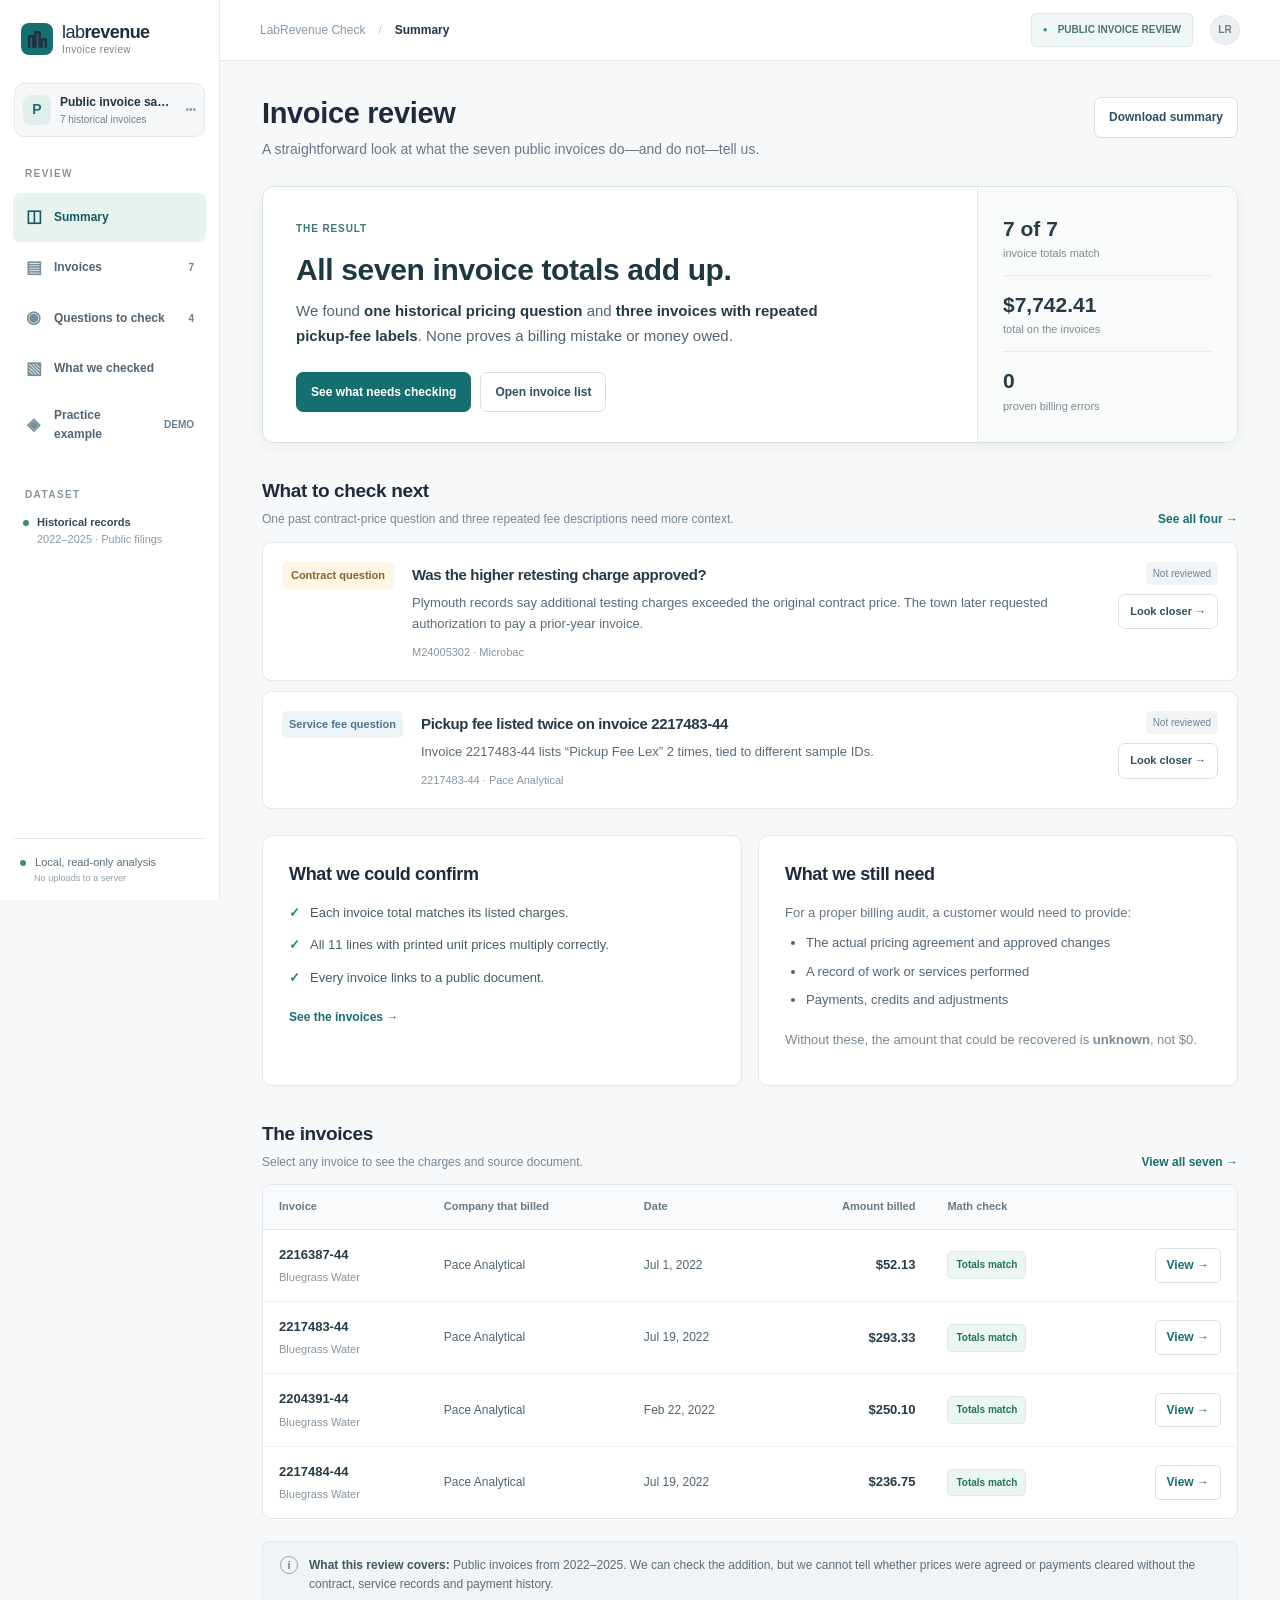
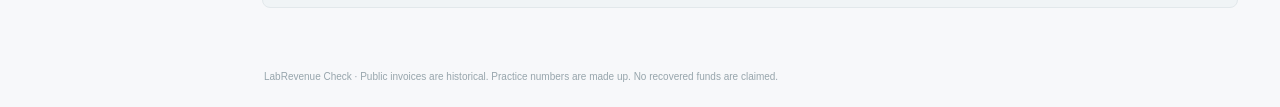
==== commit e2e28b40: "Redesign billing pilot around plain-English findings and human review" ====
--- a/public-pilot/index.html
+++ b/public-pilot/index.html
@@ -2,7 +2,7 @@
 <html lang="en">
 <head>
 <meta charset="utf-8"><meta name="viewport" content="width=device-width, initial-scale=1"><meta name="color-scheme" content="light">
-<title>LabRevenue · Public invoice pilot</title>
+<title>LabRevenue Check · Invoice review</title>
 <style>
 :root{--nav:#111f30;--nav2:#1c3145;--nav3:#294a51;--teal:#087f78;--teal2:#13a89b;--ink:#14263b;--muted:#7d8da0;--muted2:#617489;--bg:#f5f7fa;--border:#e3eaf0;--card:#fff;--goodbg:#eaf7f4;--good:#087f70;--amber:#a96e1c;--amberbg:#fff6e9;--shadow:0 8px 32px rgba(19,37,54,.035)}*{box-sizing:border-box}body{font:14px/1.55 Inter,-apple-system,BlinkMacSystemFont,"Segoe UI",Arial,sans-serif;background:var(--bg);color:var(--ink);margin:0}button,input,select{font:inherit}button{cursor:pointer}button:focus-visible,a:focus-visible,input:focus-visible,select:focus-visible{outline:3px solid #7cc6bf;outline-offset:3px}a{color:#087f78;text-decoration:none}a:hover{text-decoration:underline}[hidden]{display:none!important}.app{display:grid;grid-template-columns:226px minmax(0,1fr);min-height:100vh}.side{background:var(--nav);color:#ecf7fc;padding:23px 14px 17px;display:flex;flex-direction:column;position:sticky;top:0;height:100vh}.brand{display:flex;align-items:center;gap:11px;padding:0 8px}.logo{display:grid;place-items:center;background:linear-gradient(155deg,#0fbeae,#05746f);width:33px;height:33px;border-radius:9px;box-shadow:0 4px 18px #0fb5a52b}.brand-word{font-weight:500;letter-spacing:-.7px;font-size:18px;line-height:1.04}.brand-word span{font-weight:800}.brand-word small{display:block;color:#93a9b7;font-size:10px;letter-spacing:.04em;margin-top:3px;font-weight:500}.org{display:flex;align-items:center;background:#1c3145;border:1px solid #344a5e;border-radius:10px;margin:28px 1px 24px;padding:9px 8px;gap:9px;min-width:0}.org-symbol{background:#d1f7ed;color:#08796f;border-radius:8px;width:30px;height:30px;display:grid;place-items:center;font-weight:800}.org-text{min-width:0}.org-text b,.org-text small{display:block;white-space:nowrap;overflow:hidden;text-overflow:ellipsis}.org-text b{font-size:12px}.org-text small{font-size:10px;color:#9bb1c1}.org-ellipsis{margin-left:auto;color:#9fb2c2;font-size:10px}.nav-label{font-size:10px;letter-spacing:.14em;color:#7b95a8;font-weight:850;margin:0 12px 9px}.nav{width:100%;border:0;background:transparent;color:#b4c3d0;display:flex;gap:12px;align-items:center;text-align:left;padding:11px 11px;border-radius:7px;font-size:12px;font-weight:600;margin:2px 0}.nav:hover{background:#213448;color:#fff}.nav.active{background:#264f55;color:#e5fffb}.nav-ico{font-size:17px;width:17px;text-align:center;color:#9bb2c3}.nav.active .nav-ico{color:#8ae6dc}.nav em{font-style:normal;margin-left:auto;font-size:10px;color:#a3b8c8}.nav-lower{margin-top:30px}.side-note{display:flex;gap:8px;padding:3px 10px;align-items:flex-start}.side-note b,.side-note small{display:block;font-size:11px}.side-note small{color:#8fa4b7}.side-led,.foot-circle{background:#4de1c6;border-radius:50%;width:6px;height:6px;margin-top:6px;flex:none}.side-push{flex:1}.side-foot{border-top:1px solid #2e3f52;padding:15px 7px 0;color:#b3c2d1;font-size:11px}.side-foot small{display:block;color:#788da3;margin-left:14px}.foot-circle{display:inline-block;margin:0 6px 0 0}.right{min-width:0;display:flex;flex-direction:column}.topbar{height:68px;background:#fff;border-bottom:1px solid var(--border);display:flex;align-items:center;justify-content:space-between;padding:0 max(27px,calc((100vw - 226px - 1200px)/2));padding-left:clamp(25px,3.2vw,48px);padding-right:clamp(25px,3.2vw,48px)}.crumb{font-size:12px;color:#8797a9;display:flex;gap:13px;align-items:center}.crumb b{color:#213449}.slash{color:#c1cbd3}.right-top{display:flex;align-items:center;gap:17px}.source-badge{display:flex;align-items:center;gap:8px;color:#147b69;background:#edf7f4;border:1px solid #d5ebe4;border-radius:20px;padding:8px 11px;font-size:10px;letter-spacing:.065em;font-weight:750}.source-badge span{height:6px;width:6px;background:#22bb9e;border-radius:50%}.avatar{height:30px;width:30px;border-radius:50%;background:#e7eeee;border:1px solid #d5dfdc;display:grid;place-items:center;color:#5c807c;font-size:10px;font-weight:800}main{width:100%;max-width:1332px;padding:34px clamp(22px,3.2vw,48px) 48px;align-self:center;flex:1}.eyebrow{color:#078d85;text-transform:uppercase;letter-spacing:.16em;font-weight:850;font-size:10px}.heading{display:flex;align-items:flex-end;justify-content:space-between;gap:20px;margin:7px 0 22px}.heading h1{font-size:31px;letter-spacing:-1.15px;line-height:1.2;margin:5px 0 6px;font-weight:800}.heading p{margin:0;font-size:13px;color:#7b8da1;max-width:800px}.btns{display:flex;gap:9px;flex-wrap:wrap}.btn{display:inline-flex;align-items:center;justify-content:center;gap:8px;padding:10px 14px;font-size:11px;font-weight:750;border-radius:8px;border:1px solid #d9e4e8;background:#fff;color:#315469;white-space:nowrap}.btn:hover{background:#eff6f6}.btn.primary{background:#087f78;border-color:#087f78;color:#fff;box-shadow:0 3px 11px #0a8a8228}.btn.primary:hover{background:#086e69}.btn.small{padding:7px 10px;font-size:10px}.info-banner{padding:13px 16px;background:#edf5fc;border:1px solid #d9e9f6;border-radius:10px;color:#39617f;display:flex;gap:11px;margin-bottom:21px;font-size:12px}.info-banner .info-circle{border:1px solid #94bada;border-radius:50%;width:17px;height:17px;flex:none;text-align:center;font-size:11px;line-height:16px;font-weight:750}.info-banner b{display:block;color:#284e6e}.kpis{display:grid;grid-template-columns:repeat(4,minmax(0,1fr));gap:14px;margin-bottom:19px}.card{background:#fff;border:1px solid var(--border);border-radius:12px;box-shadow:var(--shadow)}.kpi{padding:19px 19px 17px;position:relative;overflow:hidden}.kpi:after{content:"";position:absolute;bottom:0;left:18px;right:18px;height:3px;background:#cde5e0}.kpi:nth-child(2):after{background:#bed8e5}.kpi:nth-child(3):after{background:#e8d7b9}.kpi:nth-child(4):after{background:#ced9e9}.kpi-cap{font-size:11px;color:#74869a;font-weight:700;display:flex;justify-content:space-between}.kpi-cap .kpi-icon{background:#eef8f6;color:#13958b;padding:4px 7px;border-radius:7px;font-size:15px}.kpi-val{font-size:27px;font-weight:820;letter-spacing:-.8px;margin:15px 0 0}.kpi-note{font-size:10px;color:#9aabb9;margin-top:1px}.grid-two{display:grid;grid-template-columns:minmax(0,1.35fr) minmax(315px,.85fr);gap:16px;margin-bottom:18px}.panel{padding:20px}.panel-title{font-size:16px;font-weight:790;margin:0 0 3px;letter-spacing:-.3px}.panel-sub{font-size:11px;color:#8ca0b1;margin:0 0 17px}.audit-band{padding:13px 14px;display:flex;align-items:center;gap:10px;background:#ecf8f5;border:1px solid #d5eee7;border-radius:9px}.audit-band strong{font-size:14px;color:#087e6d}.audit-band p{font-size:11px;color:#577b77;margin:2px 0 0}.checkicon{font-size:23px;color:#15a38c}.triple{display:grid;grid-template-columns:repeat(3,1fr);margin-top:17px;gap:8px}.mini-stat{border:1px solid #e6ebf0;border-radius:8px;padding:12px 10px}.mini-stat b{display:block;font-size:18px;line-height:1.4;letter-spacing:-.5px}.mini-stat small{font-size:10px;color:#94a4b2}.risk-list{display:grid;gap:11px;margin-top:15px}.risk-row{display:flex;align-items:flex-start;gap:10px}.risk-dot{width:9px;height:9px;border-radius:50%;background:#daa04d;margin-top:4px;flex:none}.risk-dot.blue{background:#8daac2}.risk-row b{display:block;font-size:11px}.risk-row small{display:block;color:#8194a7;font-size:10px}.risk-row span:last-child{margin-left:auto;font-size:12px;font-weight:800}.panel-head{display:flex;align-items:baseline;justify-content:space-between;gap:15px;margin-bottom:13px}.text-link{border:0;background:none;color:#07867f;font-weight:750;font-size:11px;padding:0}.text-link:hover{text-decoration:underline}.table-wrap{overflow-x:auto;border-radius:11px;border:1px solid var(--border);background:#fff}.table{border-collapse:collapse;width:100%;min-width:720px;font-size:12px}.table th{font-size:10px;letter-spacing:.07em;color:#8c9ead;text-transform:uppercase;text-align:left;padding:13px 15px;background:#fbfcfd;border-bottom:1px solid var(--border)}.table td{padding:14px 15px;border-bottom:1px solid #edf1f5;color:#496276;vertical-align:middle}.table tr:last-child td{border-bottom:0}.table tr:hover td{background:#fafcfd}.table td b{color:#183349;font-weight:750}.table td small{display:block;color:#a0afbd;font-size:10px;margin-top:2px}.table .num{text-align:right;font-variant-numeric:tabular-nums}.table .action{text-align:right}.pill{display:inline-flex;align-items:center;gap:6px;border-radius:5px;padding:5px 8px;font-size:10px;font-weight:750;white-space:nowrap}.pill.good{color:#087f6e;background:#e9f8f4;border:1px solid #d3eee5}.pill.warn{color:#ad711a;background:#fff4e3;border:1px solid #f5e4bf}.pill.muted{color:#6c8393;background:#eff3f7;border:1px solid #e4eaf0}.pill span{height:5px;width:5px;border-radius:50%;background:currentColor}.tablebtn{border:0;border-radius:5px;background:#edf7f5;color:#0b8179;padding:7px 9px;font-size:10px;font-weight:750}.tablebtn:hover{background:#d9efeb}.full-panel{padding:18px 20px;margin-bottom:20px}.footer{margin:0 44px 19px;color:#a3b1be;font-size:10px}.toolbar{display:flex;flex-wrap:wrap;align-items:center;gap:10px;margin-bottom:15px}.search{background:#fff;border:1px solid var(--border);border-radius:8px;min-width:230px;flex:1;max-width:385px;padding:10px 12px;color:#28455b;font-size:12px}.select{border:1px solid var(--border);border-radius:8px;background:#fff;padding:10px 11px;color:#40576c;font-size:12px}.toolbar-meta{margin-left:auto;color:#91a1b0;font-size:11px}.section-sep{margin:24px 0}.queue-item{display:flex;align-items:flex-start;gap:15px;border-bottom:1px solid #edf1f5;padding:18px 0}.queue-item:first-child{padding-top:2px}.queue-item:last-child{border:0}.queue-icon{background:#fff5e7;color:#b78124;border:1px solid #f2e3cb;border-radius:8px;width:38px;height:38px;display:grid;place-items:center;font-size:19px;flex:none}.queue-main{flex:1}.queue-main strong{display:block;font-size:14px;margin:0 0 3px}.queue-main p{color:#667f92;font-size:12px;margin:0 0 6px}.queue-main .queue-meta{font-size:10px;color:#9aafbf}.queue-action{align-self:center}.block-grid{display:grid;grid-template-columns:repeat(3,minmax(0,1fr));gap:14px;margin-bottom:18px}.evidence-card{padding:17px 18px}.evidence-card b{display:block;font-size:12px}.evidence-card p{font-size:11px;color:#8b9bab;margin:6px 0 0;line-height:1.5}.evidence-card .big{font-weight:820;font-size:20px;color:#142f47;margin-top:12px}.evidence-card .missing{color:#a77937}.note-card{background:#fffbf4;border:1px solid #f2e4d0;padding:19px 20px;border-radius:11px;color:#826534;font-size:12px}.note-card b{display:block;color:#815721;margin-bottom:3px}.methods{display:grid;gap:18px}.method-item{display:flex;gap:13px;padding:16px 0;border-bottom:1px solid #e8eef2}.method-item:last-child{border:0}.method-num{height:28px;width:28px;background:#edf4f4;color:#087f78;border-radius:8px;display:grid;place-items:center;font-size:12px;font-weight:800;flex:none}.method-item strong{display:block;font-size:13px}.method-item p{margin:3px 0 0;color:#6d8397;font-size:12px}.source-list{margin:0;padding-left:19px;color:#647b90;font-size:12px}.source-list li{padding:6px 0}.overlay{position:fixed;inset:0;background:#10233580;z-index:5}.drawer{position:fixed;right:0;top:0;height:100vh;width:min(650px,100vw);background:#fff;z-index:6;box-shadow:-18px 0 64px rgba(11,31,48,.2);overflow-y:auto}.drawer-head{padding:25px 27px 19px;border-bottom:1px solid #e6ebf0;display:flex;justify-content:space-between;align-items:flex-start}.drawer-head small{color:#8195a7;text-transform:uppercase;letter-spacing:.11em;font-weight:850;font-size:10px}.drawer-head h2{font-size:23px;margin:5px 0 0;letter-spacing:-.6px}.close{border:1px solid #dae5eb;background:#fff;border-radius:8px;font-size:21px;color:#698090;width:32px;height:32px}.drawer-content{padding:22px 27px 40px}.drawer-dl{display:grid;grid-template-columns:1fr 1fr;gap:16px;margin:16px 0 21px}.drawer-dl dt{font-size:10px;letter-spacing:.05em;text-transform:uppercase;color:#899aaa;font-weight:750}.drawer-dl dd{margin:3px 0;color:#243e54;font-size:12px;font-weight:650}.drawer-section{margin:24px 0}.drawer-section h3{font-size:13px;margin:0 0 10px}.drawer-table{width:100%;border-collapse:collapse;font-size:11px}.drawer-table th{text-align:left;color:#92a3b4;text-transform:uppercase;letter-spacing:.06em;font-size:9px;border-bottom:1px solid #e8eef2;padding:9px 5px}.drawer-table td{padding:10px 5px;border-bottom:1px solid #eff2f6;vertical-align:top}.drawer-table td:last-child,.drawer-table th:last-child{text-align:right;font-variant-numeric:tabular-nums}.drawer-total{display:flex;justify-content:space-between;background:#f1f7f6;border-radius:8px;padding:12px 14px;font-weight:790}.subtle{color:#8195a7;font-size:11px}.line-link{color:#09877e}.drawer-foot{border-top:1px solid #e6edf0;padding-top:18px;margin-top:21px;font-size:11px;color:#8294a4}.toast{position:fixed;bottom:26px;right:25px;background:#173349;color:#f8fdfd;padding:12px 18px;border-radius:9px;box-shadow:0 8px 30px #081b2540;display:none;z-index:10;font-size:12px}.toast.show{display:block}.revisit{background:#fff8ed;color:#956318;border:1px solid #f4e5cc;padding:12px 14px;border-radius:7px;font-size:11px;margin-top:12px}.tagfile{background:#f6f9fb;border:1px solid #e2e9ee;padding:4px 7px;border-radius:5px;color:#6f889a;font-size:10px}.statusline{display:flex;gap:8px;align-items:center}.outcomes{display:grid;grid-template-columns:1fr 1fr;gap:8px}.outcomes button{border:1px solid #dfe9ee;padding:9px;font-size:11px;border-radius:7px;color:#4f6b7f;background:#fff}.outcomes button.active{border-color:#0c9085;background:#e8f7f2;color:#0b8178;font-weight:700}.review-card{padding:22px}.review-card label{display:block;font-size:11px;font-weight:700;margin:14px 0 6px}.review-card textarea{width:100%;min-height:76px;border:1px solid #e0e7ed;border-radius:8px;padding:9px 10px;font:inherit;font-size:12px;color:#2c465b;resize:vertical}.evidence-callout{background:#eef6fc;border:1px solid #d5e8f4;color:#4a6f8e;padding:12px;border-radius:9px;font-size:11px}.evidence-callout strong{color:#2f5677}.link-muted{color:#708da4;font-size:11px}.icon-symbol{font-size:15px}.empty{padding:60px 30px;text-align:center;color:#7b91a4}.empty strong{display:block;color:#29445b;font-size:16px}.spark-bar{height:7px;border-radius:20px;background:#eaf0f3;overflow:hidden;margin:13px 0}.spark-bar span{display:block;height:100%;background:#17a692;border-radius:20px}.review-status{font-size:10px;color:#7590a4}.small-caps{font-size:10px;color:#879bad;text-transform:uppercase;font-weight:800;letter-spacing:.08em}.caption{color:#9babba;font-size:11px}.mobile-menu{display:none}@media (max-width:1100px){.app{grid-template-columns:208px minmax(0,1fr)}.kpis{grid-template-columns:repeat(2,1fr)}.grid-two{grid-template-columns:1fr}.block-grid{grid-template-columns:repeat(2,1fr)}}@media (max-width:710px){.app{display:block}.side{height:auto;position:relative;padding:12px 12px 7px;display:block}.brand{margin-bottom:8px}.org,.side .nav-label,.side-note,.side-push,.side-foot{display:none}.side nav{display:flex;overflow-x:auto;gap:4px;padding-top:7px}.nav{width:auto;white-space:nowrap;padding:8px 10px;font-size:11px}.nav-ico{display:none}.nav em{display:none}.topbar{height:50px;padding:0 16px}.source-badge{font-size:8px;padding:6px 9px}.avatar{display:none}main{padding:24px 16px 38px}.heading{display:block}.heading h1{font-size:25px}.btns{margin-top:15px}.kpis{grid-template-columns:repeat(2,minmax(0,1fr));gap:9px}.kpi{padding:13px}.kpi-val{font-size:22px}.kpi-cap{font-size:10px}.grid-two{gap:10px}.block-grid{grid-template-columns:1fr}.panel{padding:17px}.toolbar .search{min-width:140px;max-width:none}.toolbar-meta{width:100%;margin-left:0}.footer{margin:0 18px 15px}.drawer-content{padding:20px 16px}.drawer-head{padding:19px 17px}.drawer-dl{grid-template-columns:1fr 1fr;gap:9px}.queue-item{gap:10px}.queue-action .btn{padding:7px}.source-badge{letter-spacing:0}}@media print{.side,.topbar,.btn,.text-link,.footer,.overlay,.drawer,.toolbar,.tablebtn{display:none!important}.app{display:block}main{max-width:none;padding:0}.kpis{grid-template-columns:repeat(4,1fr)}.card{box-shadow:none}.table-wrap{overflow:visible}.table{min-width:0}}
 
@@ -71,6 +71,39 @@
 .source-badge.fake{background:#fff5e6;border-color:#f6dec1;color:#98621e}.source-badge.fake span{background:#dd9c2b}
 /* Keep all five destinations discoverable on small screens. */
 @media(max-width:710px){.side nav{overflow-x:visible;flex-wrap:wrap;row-gap:3px;column-gap:5px;padding-bottom:8px}.side .nav{margin:0;padding:7px 10px;flex:0 0 auto}}
+/* Calm, finance-first review experience: plain language and one clear next action. */
+:root{--bg:#f7f8fa;--ink:#1f2b3b;--muted:#647487;--border:#e2e7eb;--teal:#176e71;--shadow:none}
+body{font:14px/1.56 -apple-system,BlinkMacSystemFont,"Segoe UI",Arial,sans-serif;background:var(--bg);color:var(--ink)}
+.app{grid-template-columns:220px minmax(0,1fr)}
+.side{background:#fff;color:#1e3342;border-right:1px solid #e3e9ed;padding:23px 13px 15px}
+.brand{gap:9px}.logo{background:#176e71;box-shadow:none;width:32px;height:32px;border-radius:8px}.brand-word{font-size:18px;color:#1b303d;letter-spacing:-.55px}.brand-word small{color:#75838d;font-size:10px}
+.org{background:#f5f7f8;border:1px solid #e4e8ea;margin-top:28px;margin-bottom:29px;color:#203444}.org-symbol{background:#e0efec;color:#176e71}.org-text small{color:#71838f}.org-ellipsis{color:#8e9ca6}
+.nav-label{color:#85949e;font-weight:650}.nav{color:#516473;font-size:12px;font-weight:600;padding:11px 12px}.nav:hover{background:#f0f4f4;color:#164d51}.nav.active{color:#155a5d;background:#e8f3f1}.nav.active .nav-ico{color:#155a5d}.nav-ico{color:#758e97}.nav em{color:#67818d}.side-note b{color:#344858}.side-note small{color:#899aa7}.side-led,.foot-circle{background:#43877d}.side-foot{border-top:1px solid #e5e9ed;color:#596d79}.side-foot small{color:#8f9eaa}
+.right{min-width:0}.topbar{height:61px;padding-left:40px;padding-right:40px}.source-badge{border-radius:5px;background:#f0f5f5;border:1px solid #e0e9e8;color:#4e7375;font-size:10px;letter-spacing:0;font-weight:700}.source-badge.fake{background:#fff5ea;color:#975d19}.source-badge::before{content:'●';font-size:8px;color:#3b9182;margin-right:2px}.source-badge.fake::before{color:#bb7b31}.avatar{background:#edf0f2;border-color:#e0e6e9;color:#687e8b}
+main{max-width:1210px;padding:36px 42px 58px}h1,h2,h3{letter-spacing:-.35px}.human-heading{display:flex;justify-content:space-between;align-items:flex-start;gap:20px;margin:0 0 25px}.human-heading h1{font-size:29px;line-height:1.15;margin:0 0 9px;font-weight:740}.human-heading p{font-size:14px;color:#687788;max-width:690px;margin:0}.btns{gap:9px}.btn{font-size:12px;border:1px solid #d7e1e3;border-radius:7px;color:#2c5061;font-weight:650;padding:10px 14px}.btn.primary{background:#176e71;border-color:#176e71;box-shadow:none}.btn.primary:hover{background:#0f5558}.btn:hover{background:#eff5f3}.btn.small{font-size:11px;padding:8px 11px}.tablebtn{background:transparent;border:1px solid #d8e3e5;padding:7px 11px;font-size:12px;color:#176e71}.tablebtn:hover{background:#eff5f4}.text-link{font-size:12px;color:#176e71;font-weight:700}
+.card{box-shadow:none;border-radius:10px}.result-card{display:grid;grid-template-columns:minmax(0,1fr) 260px;gap:10px;border:1px solid #d7e5df;background:#fff;border-radius:12px;overflow:hidden;margin-bottom:33px;box-shadow:0 4px 14px #263f4410}.result-copy{padding:30px 33px}.micro-label{font-size:10px;color:#3d7673;letter-spacing:.09em;font-weight:750}.result-copy h2{font-size:30px;line-height:1.17;font-weight:750;color:#1d3840;margin:13px 0 12px}.result-copy p{font-size:15px;color:#4e6370;line-height:1.65;margin:0;max-width:560px}.result-copy p strong{color:#243b46}.result-copy .btns{margin-top:23px}.result-side{border-left:1px solid #e5ebea;background:#f9fbfb;padding:21px 25px;display:flex;flex-direction:column;justify-content:center;gap:15px}.result-figure:not(:last-child){padding-bottom:13px;border-bottom:1px solid #e5eceb}.result-figure b{display:block;color:#253b45;font-size:21px;line-height:1.3;font-weight:760;font-variant-numeric:tabular-nums}.result-figure span{display:block;color:#7a8b94;font-size:11px;margin-top:3px}
+.section-intro{margin:26px 0 13px;display:flex;align-items:flex-end;justify-content:space-between;gap:12px}.section-intro h2{margin:0 0 4px;font-size:19px;font-weight:720}.section-intro p{font-size:12px;margin:0;color:#758796}
+.question-list{display:grid;gap:10px;margin-bottom:20px}.question-card{border:1px solid #e2e8eb;background:#fff;border-radius:9px;padding:19px;display:flex;gap:18px;align-items:flex-start}.question-tag{flex:none;font-size:11px;color:#87622c;background:#fff5e4;border-radius:5px;padding:5px 7px;font-weight:700;white-space:nowrap;min-width:112px;text-align:center}.question-tag.flag-repeat{background:#edf4f8;color:#4e738e}.question-card-body{flex:1;min-width:0}.question-card-body h3{font-size:15px;margin:1px 0 7px;font-weight:710;color:#263945}.question-card-body p{font-size:13px;line-height:1.6;color:#576c79;margin:0 0 9px}.question-sub{font-size:11px;color:#8797a2}.question-end{display:flex;align-items:flex-end;flex-direction:column;gap:9px;flex:none;max-width:155px}.review-state{font-size:10px;color:#6d8390;background:#f1f4f6;border-radius:5px;padding:4px 7px}.human-two{display:grid;grid-template-columns:1fr 1fr;gap:16px;margin:26px 0 33px}.basic-card{padding:24px 26px}.basic-card h2{font-size:18px;font-weight:720;margin:0 0 15px}.basic-card>p{font-size:13px;color:#657584;margin:0 0 10px}.good-row{display:flex;gap:10px;margin:12px 0;font-size:13px;color:#455b66}.good-row span{color:#168b72;font-weight:800}.human-bullets{padding-left:21px;margin:9px 0 14px}.human-bullets li{margin:8px 0;font-size:13px;color:#526575}.quiet-note{font-size:12px;color:#778994!important;margin-top:20px!important;line-height:1.6}.basic-card .text-link{margin-top:8px}
+.scope-note{display:flex;gap:11px;align-items:flex-start;margin:22px 0 3px;padding:14px 17px;background:#f0f4f6;border:1px solid #e2e8eb;border-radius:8px;color:#5b6d7a}.scope-symbol{display:grid;place-items:center;flex:none;width:18px;height:18px;border:1.5px solid #91aab8;color:#64808b;border-radius:50%;font-size:11px;font-weight:800}.scope-note p{font-size:12px;line-height:1.55;margin:0}.scope-note strong{color:#415762}
+.human-table{border-radius:9px}.table{font-size:12px;min-width:650px}.table th{color:#677a87;text-transform:none;letter-spacing:0;font-size:11px;background:#f9fafb;padding:13px 16px}.table td{font-size:12px;color:#4f6471;padding:15px 16px}.table td strong{font-size:13px;color:#263c48}.table td small{font-size:11px;color:#8494a0;margin-top:4px}.table tr:hover td{background:#fcfdfd}.pill.good{background:#ecf6f1;color:#26735a;border:1px solid #dcebe2}.pill.warn{background:#fff3e4;color:#9b611b}.pill span{display:none}.explain-footer{background:#fff;border:1px solid #e1e7eb;border-radius:9px;padding:19px 23px;margin-top:19px}.explain-footer h3{font-size:14px;margin:0 0 7px}.explain-footer p{color:#5a6c79;font-size:12px;line-height:1.65;margin:0}
+.review-banner,.practice-warning{border:1px solid #e7e3d8;background:#fffaf0;border-radius:9px;padding:16px 19px;margin:0 0 21px}.review-banner strong{display:block;font-size:14px;color:#654b29;margin-bottom:3px}.review-banner span{font-size:12px;color:#786850}.field-label{font-size:12px;color:#546c7b;font-weight:700}.method-header h2{font-size:18px;margin:0 0 9px}.method-header p{font-size:14px;color:#586f7d;max-width:740px;margin:0 0 7px}.checks-line{display:flex;justify-content:space-between;align-items:center;gap:20px;border-bottom:1px solid #ecf0f2;padding:12px 0}.checks-line strong{font-size:18px;white-space:nowrap}.checks-line span{font-size:12px;color:#667986;text-align:right}.source-card{margin-bottom:20px}.source-card>p{margin-bottom:17px}.source-row{display:flex;align-items:center;justify-content:space-between;border-top:1px solid #e7ecef;padding:14px 0;gap:16px}.source-row strong{display:block;font-size:13px}.source-row small{display:block;color:#7b8d9a;font-size:11px;margin-top:5px}.source-row a{font-size:12px;white-space:nowrap}
+.practice-warning{background:#fff7e9}.practice-warning strong{font-size:14px;color:#824a12}.practice-warning p{font-size:12px;color:#876039;margin:5px 0 0}.three-metrics{display:grid;grid-template-columns:repeat(3,1fr);gap:13px;margin-bottom:24px}.practice-metric{background:white;border:1px solid #e2e8eb;padding:19px 21px;border-radius:9px}.practice-metric small{display:block;font-size:12px;color:#637b88}.practice-metric strong{font-size:26px;font-variant-numeric:tabular-nums;display:block;letter-spacing:-.65px;margin:9px 0}.practice-metric span{font-size:11px;color:#91a1ac}.filter-chips{display:flex;flex-wrap:wrap;gap:7px;margin-bottom:15px}.chip{font-size:12px;background:#fff;border:1px solid #dce4e8;border-radius:6px;padding:7px 12px;color:#556c7a}.chip.active{background:#176e71;border-color:#176e71;color:white}.practice-label{background:#fff5e7;color:#8c5c20}.amount-reading{font-size:16px;color:#274452;font-weight:760;white-space:nowrap}
+.drawer{background:#fff!important}.drawer-head{border-bottom:1px solid #e7ecee;background:#f9fbfb!important}.drawer-head h2{font-size:22px!important;color:#193340!important}.drawer-head small{color:#65808d!important}.human-drawer{color:#2c3f4b}.human-drawer .top-summary{background:#edf7f2;border-radius:9px;padding:16px 19px;margin-bottom:20px;border:1px solid #d9eee2}.human-drawer .top-summary h3{margin:0 0 8px;color:#255d52;font-size:18px}.human-drawer .top-summary p{margin:0;color:#58766e;font-size:12px}.human-drawer .drawer-section h3{font-size:15px;color:#243b47}.human-drawer .drawer-section p{font-size:13px;color:#576c79}.human-drawer .next-action{padding:16px 18px;background:#f2f7fa;border-radius:8px;border:1px solid #dce8ec;margin:17px 0}.human-drawer .next-action h3{font-size:14px;margin:0 0 8px}.human-drawer .next-action p{font-size:13px;color:#4c6575;margin:0}.human-drawer .drawer-table td small{display:block;color:#8597a3;font-size:10px}.human-drawer .drawer-scroll{overflow-x:auto}.human-drawer .calculation{font-size:14px;font-weight:650;padding:14px;background:#f5f7f8;border:1px solid #e2e7eb;border-radius:7px}.human-drawer .outcomes{display:grid;grid-template-columns:1fr;gap:8px}.human-drawer .outcomes button{font-size:12px;text-align:left;padding:12px}.human-drawer .note-card p{font-size:12px;margin:10px 0 0}.drawer-dl dt{font-size:11px}.drawer-dl dd{font-size:13px}.drawer-content{font-size:13px}
+.footer{font-size:10px;color:#97a5ac;max-width:1120px;margin-bottom:22px}.sr-only{position:absolute!important;left:-10000px!important;top:auto!important;width:1px!important;height:1px!important;overflow:hidden!important}
+@media(max-width:1090px){main{padding-left:27px;padding-right:27px}.result-card{grid-template-columns:1fr 215px}.question-card{flex-wrap:wrap}.question-tag{min-width:90px}.question-end{margin-left:auto}}
+@media(max-width:710px){.app{display:block}.side{height:auto;position:relative;padding:12px;border-right:0;border-bottom:1px solid #e5eaee}.brand{margin-bottom:10px}.side nav{gap:4px;flex-wrap:wrap}.nav{font-size:11px;padding:8px 10px}.source-badge{font-size:9px}.topbar{padding:0 16px}.crumb{font-size:11px}main{padding:25px 16px 35px}.human-heading{flex-direction:column;gap:13px}.human-heading h1{font-size:26px}.human-heading p{font-size:13px}.result-card{grid-template-columns:1fr}.result-copy{padding:24px 21px}.result-copy h2{font-size:27px}.result-copy p{font-size:13px}.result-side{border-top:1px solid #e5ebea;border-left:0;display:grid;grid-template-columns:repeat(3,1fr);padding:16px 11px;gap:7px}.result-figure{border:0!important;padding:0!important}.result-figure b{font-size:16px}.result-figure span{font-size:10px;line-height:1.4}.section-intro{align-items:flex-start}.section-intro h2{font-size:17px}.question-card{gap:9px;padding:15px;flex-direction:column}.question-tag{align-self:flex-start;min-width:0}.question-card-body{width:100%}.question-end{align-items:flex-start;margin:2px 0 0;flex-direction:row;max-width:100%;width:100%;justify-content:space-between}.human-two{grid-template-columns:1fr;gap:10px}.basic-card{padding:19px}.three-metrics{grid-template-columns:1fr}.practice-metric{padding:14px}.source-row{align-items:flex-start}.toolbar{gap:9px}.drawer-content{padding:18px}.drawer-head{padding:17px}.footer{margin:0 17px 15px}}
+@media print{.side,.topbar,.footer,.btn,.text-link,.tablebtn,.toolbar{display:none!important}.result-card,.basic-card,.question-card{break-inside:avoid;box-shadow:none!important}.result-card{grid-template-columns:1fr 230px}.app{display:block}main{max-width:100%;padding:0}}
+.mobile-invoice-list{display:none}
+@media(max-width:710px){
+ .mobile-invoice-list{display:grid;gap:9px}.human-table{display:none}
+ .mobile-invoice{padding:15px;border:1px solid #e1e7eb;border-radius:9px;background:#fff;display:flex;justify-content:space-between;gap:10px;align-items:flex-start}
+ .mobile-invoice>div:first-child{display:flex;flex-direction:column;align-items:flex-start;gap:8px}
+ .mobile-invoice>div:first-child strong{font-size:13px;color:#23404a}.mobile-invoice small{font-size:10px;color:#81919d;line-height:1.55}
+ .mobile-invoice>div:last-child{display:flex;align-items:flex-end;flex-direction:column;gap:15px;white-space:nowrap}.mobile-invoice b{font-size:15px;font-variant-numeric:tabular-nums}
+ .mobile-invoice .pill{font-size:10px;padding:4px 7px}
+ .section-intro .text-link{min-width:65px;text-align:right}
+}
+@media print{.mobile-invoice-list{display:none!important}.human-table{display:block!important}}
 
 </style>
 
@@ -78,15 +111,15 @@
 <body>
 <div class="app">
   <aside class="side">
-    <div class="brand"><span class="logo"><svg width="25" height="25" viewBox="0 0 24 24" aria-hidden="true"><path d="M4 19V9h4v10M10 19V5h4v14M16 19v-7h4v7" stroke="currentColor" fill="none" stroke-width="2.5" stroke-linecap="round" stroke-linejoin="round"/></svg></span><span class="brand-word">lab<span>revenue</span><small>Revenue assurance</small></span></div>
-    <div class="org"><span class="org-symbol">P</span><span class="org-text"><b>Public records pilot</b><small>7 historical invoices</small></span><span class="org-ellipsis">•••</span></div>
-    <div class="nav-label">WORKSPACE</div>
+    <div class="brand"><span class="logo"><svg width="25" height="25" viewBox="0 0 24 24" aria-hidden="true"><path d="M4 19V9h4v10M10 19V5h4v14M16 19v-7h4v7" stroke="currentColor" fill="none" stroke-width="2.5" stroke-linecap="round" stroke-linejoin="round"/></svg></span><span class="brand-word">lab<span>revenue</span><small>Invoice review</small></span></div>
+    <div class="org"><span class="org-symbol">P</span><span class="org-text"><b>Public invoice sample</b><small>7 historical invoices</small></span><span class="org-ellipsis">•••</span></div>
+    <div class="nav-label">REVIEW</div>
     <nav aria-label="Primary">
-      <button class="nav active" data-tab="overview"><span class="nav-ico">◫</span> Overview</button>
-      <button class="nav" data-tab="ledger"><span class="nav-ico">▤</span> Invoice ledger <em id="nav-invoices">7</em></button>
-      <button class="nav" data-tab="review"><span class="nav-ico">◉</span> Review desk <em id="nav-reviews">4</em></button>
-      <button class="nav" data-tab="evidence"><span class="nav-ico">▧</span> Evidence & methods</button>
-      <button class="nav" data-tab="sandbox"><span class="nav-ico">◈</span> Detection sandbox <em>DEMO</em></button>
+      <button class="nav active" data-nav="summary"><span class="nav-ico">◫</span> Summary</button>
+      <button class="nav" data-nav="invoices"><span class="nav-ico">▤</span> Invoices <em id="nav-invoices">7</em></button>
+      <button class="nav" data-nav="questions"><span class="nav-ico">◉</span> Questions to check <em id="nav-reviews">4</em></button>
+      <button class="nav" data-nav="sources"><span class="nav-ico">▧</span> What we checked</button>
+      <button class="nav" data-nav="practice"><span class="nav-ico">◈</span> Practice example <em>DEMO</em></button>
     </nav>
     <div class="nav-label nav-lower">DATASET</div>
     <div class="side-note"><span class="side-led"></span><span><b>Historical records</b><small>2022–2025 · Public filings</small></span></div>
@@ -94,9 +127,9 @@
     <div class="side-foot"><span class="foot-circle"></span> Local, read-only analysis <small>No uploads to a server</small></div>
   </aside>
   <div class="right">
-    <header class="topbar"><div class="crumb"><span>Workspace</span><span class="slash">/</span><b id="crumb-title">Overview</b></div><div class="right-top"><span class="source-badge"><span></span> REAL PUBLIC RECORDS</span><div class="avatar" title="Read-only evaluation">LR</div></div></header>
+    <header class="topbar"><div class="crumb"><span>LabRevenue Check</span><span class="slash">/</span><b id="crumb-title">Summary</b></div><div class="right-top"><span class="source-badge"><span></span> PUBLIC INVOICE REVIEW</span><div class="avatar" title="Read-only evaluation">LR</div></div></header>
     <main id="main" tabindex="-1"></main>
-    <footer class="footer">LabRevenue • Public pilot uses authentic invoices • Detection sandbox uses entirely fictional work records • No recovery is claimed.</footer>
+    <footer class="footer">LabRevenue Check · Public invoices are historical. Practice numbers are made up. No recovered funds are claimed.</footer>
   </div>
 </div>
 <div class="overlay" id="overlay" hidden></div>
@@ -295,94 +328,98 @@
 window.LAB_DEMO = {"work":[{"work_id":"W001","job_id":"LAB-1001","customer_id":"C100","service_code":"ELISA","quantity":"40","completed_date":"2026-10-07","billable":"yes","notes":"Standard batch"},{"work_id":"W002","job_id":"LAB-1002","customer_id":"C100","service_code":"QPCR","quantity":"12","completed_date":"2026-10-08","billable":"yes","notes":"Confirmed run"},{"work_id":"W003","job_id":"LAB-1003","customer_id":"C200","service_code":"ELISA","quantity":"20","completed_date":"2026-10-09","billable":"yes","notes":"Contract rate applies"},{"work_id":"W004","job_id":"LAB-1004","customer_id":"C200","service_code":"PREP","quantity":"10","completed_date":"2026-10-10","billable":"yes","notes":"Approved sample preparation"},{"work_id":"W005","job_id":"LAB-1005","customer_id":"C300","service_code":"ICPMS","quantity":"5","completed_date":"2026-10-11","billable":"yes","notes":"Five completed tests"},{"work_id":"W006","job_id":"LAB-1006","customer_id":"C300","service_code":"RUSH","quantity":"3","completed_date":"2026-10-11","billable":"yes","notes":"Rush fees preapproved"},{"work_id":"W007","job_id":"LAB-1007","customer_id":"C400","service_code":"HPLC","quantity":"7","completed_date":"2026-10-12","billable":"yes","notes":"Completed delivery"},{"work_id":"W008","job_id":"LAB-1008","customer_id":"C500","service_code":"SEQ","quantity":"4","completed_date":"2026-10-12","billable":"yes","notes":"Rate schedule not supplied"},{"work_id":"W009","job_id":"LAB-1009","customer_id":"C600","service_code":"ELISA","quantity":"10","completed_date":"2026-10-15","billable":"yes","notes":"Fully reconciled"},{"work_id":"W010","job_id":"LAB-1010","customer_id":"C300","service_code":"ICPMS","quantity":"2","completed_date":"2026-11-05","billable":"yes","notes":"Not yet due"},{"work_id":"W011","job_id":"LAB-1011","customer_id":"C100","service_code":"ELISA","quantity":"2","completed_date":"2026-10-20","billable":"no","notes":"QC repeats excluded"},{"work_id":"W014","job_id":"LAB-1014","customer_id":"C400","service_code":"HPLC","quantity":"2","completed_date":"2026-10-21","billable":"yes","notes":"Completed service invoice voided"},{"work_id":"W015","job_id":"LAB-1015","customer_id":"C100","service_code":"ELISA","quantity":"2","completed_date":"2026-10-22","billable":"yes","notes":"Approved credit applies"},{"work_id":"W016","job_id":"LAB-1016","customer_id":"C300","service_code":"ICPMS","quantity":"1","completed_date":"2026-10-24","billable":"yes","notes":"Approved write-off applies"},{"work_id":"W017","job_id":"LAB-1017","customer_id":"C700","service_code":"SPEC","quantity":"3","completed_date":"2026-10-25","billable":"yes","notes":"Rate agreement incomplete"}],"rates":[{"customer_id":"C100","service_code":"ELISA","unit_rate":"85","effective_from":"2026-01-01","effective_to":"2026-12-31"},{"customer_id":"C100","service_code":"QPCR","unit_rate":"120","effective_from":"2026-01-01","effective_to":"2026-12-31"},{"customer_id":"C200","service_code":"ELISA","unit_rate":"95","effective_from":"2026-01-01","effective_to":"2026-12-31"},{"customer_id":"C200","service_code":"PREP","unit_rate":"45","effective_from":"2026-01-01","effective_to":"2026-12-31"},{"customer_id":"C300","service_code":"ICPMS","unit_rate":"210","effective_from":"2026-01-01","effective_to":"2026-12-31"},{"customer_id":"C300","service_code":"RUSH","unit_rate":"65","effective_from":"2026-01-01","effective_to":"2026-12-31"},{"customer_id":"C400","service_code":"HPLC","unit_rate":"130","effective_from":"2026-01-01","effective_to":"2026-12-31"},{"customer_id":"C600","service_code":"ELISA","unit_rate":"90","effective_from":"2026-01-01","effective_to":"2026-12-31"},{"customer_id":"C700","service_code":"SPEC","unit_rate":"180","effective_from":"2026-01-01","effective_to":"2026-12-31"},{"customer_id":"C700","service_code":"SPEC","unit_rate":"170","effective_from":"2026-09-01","effective_to":"2026-12-31"}],"invoices":[{"line_id":"L001","invoice_id":"INV-1001","job_id":"LAB-1001","customer_id":"C100","service_code":"ELISA","quantity":"40","unit_price":"85","invoice_date":"2026-10-08","due_date":"2026-11-07","status":"issued"},{"line_id":"L002","invoice_id":"INV-1002","job_id":"LAB-1002","customer_id":"C100","service_code":"QPCR","quantity":"8","unit_price":"120","invoice_date":"2026-10-09","due_date":"2026-11-08","status":"issued"},{"line_id":"L003","invoice_id":"INV-1003","job_id":"LAB-1003","customer_id":"C200","service_code":"ELISA","quantity":"20","unit_price":"85","invoice_date":"2026-10-10","due_date":"2026-11-09","status":"issued"},{"line_id":"L004","invoice_id":"INV-1005","job_id":"LAB-1005","customer_id":"C300","service_code":"ICPMS","quantity":"6","unit_price":"210","invoice_date":"2026-10-12","due_date":"2026-11-11","status":"issued"},{"line_id":"L005","invoice_id":"INV-1006","job_id":"LAB-1006","customer_id":"C300","service_code":"RUSH","quantity":"3","unit_price":"65","invoice_date":"2026-10-12","due_date":"2026-11-11","status":"issued"},{"line_id":"L006","invoice_id":"INV-1007","job_id":"LAB-1007","customer_id":"C400","service_code":"HPLC","quantity":"7","unit_price":"130","invoice_date":"2026-10-13","due_date":"2026-11-12","status":"issued"},{"line_id":"L007","invoice_id":"INV-1009","job_id":"LAB-1009","customer_id":"C600","service_code":"ELISA","quantity":"10","unit_price":"90","invoice_date":"2026-10-16","due_date":"2026-11-15","status":"issued"},{"line_id":"L008","invoice_id":"INV-1010","job_id":"LAB-1010","customer_id":"C300","service_code":"ICPMS","quantity":"2","unit_price":"210","invoice_date":"2026-11-06","due_date":"2026-12-06","status":"issued"},{"line_id":"L009","invoice_id":"INV-1014","job_id":"LAB-1014","customer_id":"C400","service_code":"HPLC","quantity":"2","unit_price":"130","invoice_date":"2026-10-22","due_date":"2026-11-21","status":"void"},{"line_id":"L010","invoice_id":"INV-1015","job_id":"LAB-1015","customer_id":"C100","service_code":"ELISA","quantity":"2","unit_price":"85","invoice_date":"2026-10-23","due_date":"2026-11-22","status":"issued"},{"line_id":"L011","invoice_id":"INV-1016","job_id":"LAB-1016","customer_id":"C300","service_code":"ICPMS","quantity":"1","unit_price":"210","invoice_date":"2026-10-25","due_date":"2026-11-18","status":"issued"}],"payments":[{"payment_id":"P001","invoice_id":"INV-1001","paid_amount":"3400","payment_date":"2026-11-05"},{"payment_id":"P002","invoice_id":"INV-1002","paid_amount":"960","payment_date":"2026-11-06"},{"payment_id":"P003","invoice_id":"INV-1003","paid_amount":"1700","payment_date":"2026-11-07"},{"payment_id":"P004","invoice_id":"INV-1005","paid_amount":"1260","payment_date":"2026-11-08"},{"payment_id":"P005","invoice_id":"INV-1006","paid_amount":"195","payment_date":"2026-11-09"},{"payment_id":"P006","invoice_id":"INV-1007","paid_amount":"300","payment_date":"2026-11-15"},{"payment_id":"P007","invoice_id":"INV-1009","paid_amount":"900","payment_date":"2026-11-12"},{"payment_id":"P008","invoice_id":"INV-1015","paid_amount":"140","payment_date":"2026-11-18"},{"payment_id":"P009","invoice_id":"INV-1016","paid_amount":"170","payment_date":"2026-11-19"}],"adjustments":[{"adjustment_id":"A001","invoice_id":"INV-1015","adjustment_type":"credit","amount":"30.00","adjustment_date":"2026-11-16","reason":"Approved courtesy credit"},{"adjustment_id":"A002","invoice_id":"INV-1016","adjustment_type":"writeoff","amount":"40.00","adjustment_date":"2026-11-17","reason":"Manager-approved write-off"}]};
 
 </script><script>
-/* Offline, evidence-limited invoice pilot. No server calls, no implied recovery. */
+/* LabRevenue Check — plain-English, read-only public invoice demonstration. */
 (()=>{'use strict';
-const base=window.PUBLIC_PILOT;
-const s={tab:'overview',data:base,filter:'all',q:'',active:null,reviews:{},viewMode:'public',simFilter:'all'};
-const byId=id=>document.getElementById(id), esc=x=>String(x??'').replace(/[&<>"']/g,c=>({'&':'&amp;','<':'&lt;','>':'&gt;','"':'&quot;'}[c]));
-const dollars=c=>new Intl.NumberFormat('en-US',{style:'currency',currency:'USD'}).format(c/100);
-const textDollars=x=>x===null?'—':dollars(x);
-const short=s=>String(s||'').replace(' Laboratories Inc.','').replace(' Services LLC','').replace(' Utility Operating Company LLC','').replace(' Solid Waste Authority',' Authority');
-const toName=n=>String(n||'').trim();
-function toast(t){const el=byId('toast');el.textContent=t;el.classList.add('show');clearTimeout(window._to);window._to=setTimeout(()=>el.classList.remove('show'),3200);}
-function safeURL(raw){return /^https:\/\//.test(String(raw||''))?raw:'#';}
-function sourceLink(inv){let p=''; if(s.viewMode==='public'){const m={'2216387-44':39,'2217483-44':68,'2204391-44':102,'2217484-44':70,'2204436-44':108,'M24005302':25,'180476':15};p=m[inv.invoice_number]?'#page='+m[inv.invoice_number]:'';}return safeURL(inv.source_url)+p;}
-function isPublic(){return s.viewMode==='public';}
-function invoiceMath(inv){return inv.arithmetic==='PASS'?'<span class="pill good"><span></span> Math verified</span>':`<span class="pill warn"><span></span>${esc(inv.arithmetic)}</span>`;}
-function primaryKpis(){const x=s.data.summary;return `<section class="kpis" aria-label="Audit metrics">
-  <div class="card kpi"><div class="kpi-cap">INVOICES REVIEWED <span class="kpi-icon">▤</span></div><div class="kpi-val">${x.invoices.toString().padStart(2,'0')}</div><div class="kpi-note">${esc(x.vendors)} suppliers · ${esc(x.customers)} customers</div></div>
-  <div class="card kpi"><div class="kpi-cap">CHARGES EXAMINED <span class="kpi-icon">$</span></div><div class="kpi-val">${dollars(x.total_cents)}</div><div class="kpi-note">Historical invoice amounts, not recoveries</div></div>
-  <div class="card kpi"><div class="kpi-cap">INVOICE TOTAL CHECKS <span class="kpi-icon">✓</span></div><div class="kpi-val">${x.passed_invoice_totals} / ${x.invoices}</div><div class="kpi-note">Line sums vs printed totals</div></div>
-  <div class="card kpi"><div class="kpi-cap">PROVEN BILLING ERRORS <span class="kpi-icon">◇</span></div><div class="kpi-val">${x.arithmetic_failures}</div><div class="kpi-note">No contract or payment conclusions</div></div>
+const data=window.PUBLIC_PILOT;
+const state={page:'summary',search:'',supplier:'all',reviewFilter:'all',demoFilter:'all',decisions:{}};
+const $=id=>document.getElementById(id);
+const escapeHTML=value=>String(value??'').replace(/[&<>"']/g,c=>({'&':'&amp;','<':'&lt;','>':'&gt;','"':'&quot;',"'":'&#39;'}[c]));
+const money=cents=>new Intl.NumberFormat('en-US',{style:'currency',currency:'USD'}).format((cents||0)/100);
+const displayDate=s=>/^\d{4}-\d{2}-\d{2}$/.test(String(s||''))?new Date(s+'T12:00:00Z').toLocaleDateString('en-US',{month:'short',day:'numeric',year:'numeric',timeZone:'UTC'}):String(s||'');
+const name=s=>String(s||'').replace(' Laboratories Inc.','').replace(' Services LLC','').replace(' Utility Operating Company LLC','').replace(' Solid Waste Authority',' Authority');
+const sourceURL=url=>/^https:\/\//.test(url||'')?url:'#';
+const pageByInvoice={'2216387-44':39,'2217483-44':68,'2204391-44':102,'2217484-44':70,'2204436-44':108,'M24005302':25,'180476':15};
+function sourceLink(invoice){const hash=pageByInvoice[invoice.invoice_number]?'#page='+pageByInvoice[invoice.invoice_number]:'';return sourceURL(invoice.source_url)+hash;}
+function note(text){const node=$('toast');node.textContent=text;node.classList.add('show');clearTimeout(window.__toastTimeout);window.__toastTimeout=setTimeout(()=>node.classList.remove('show'),3100);}
+function header(title,description,buttons=''){return `<div class="human-heading"><div><h1>${escapeHTML(title)}</h1><p>${escapeHTML(description)}</p></div>${buttons?`<div class="btns">${buttons}</div>`:''}</div>`;}
+function disclaimer(){return `<div class="scope-note"><span class="scope-symbol" aria-hidden="true">i</span><p><strong>What this review covers:</strong> Public invoices from 2022–2025. We can check the addition, but we cannot tell whether prices were agreed or payments cleared without the contract, service records and payment history.</p></div>`;}
+function outcomeBadge(invoice){return invoice.arithmetic==='PASS'?'<span class="pill good">Totals match</span>':'<span class="pill warn">Needs a math check</span>';}
+function questions(){return data.invoices.flatMap(invoice=>{
+ const list=[];
+ if(invoice.invoice_number==='M24005302')list.push({id:'PLYMOUTH-CONTRACT',invoice,title:'Was the higher retesting charge approved?',summary:'Plymouth records say additional testing charges exceeded the original contract price. The town later requested authorization to pay a prior-year invoice.',why:'That record shows a price question was raised. It does not establish that the charge was wrong or that the invoice remains unpaid.',ask:'Check the signed agreement, any approved retesting changes, and the final payment entry.',category:'Historical price question'});
+ if(invoice.repeat_pickups?.length){const p=invoice.repeat_pickups[0];list.push({id:'PICKUP-'+invoice.invoice_number,invoice,title:`Pickup fee listed twice on invoice ${invoice.invoice_number}`,summary:`Invoice ${invoice.invoice_number} lists “${p.description}” ${p.count} times, tied to different sample IDs.`,why:'Separate samples may legitimately have separate pickup charges. The invoice alone cannot answer this.',ask:'Check whether the contract charges per visit, per sample, or per pickup, and compare with the pickup log.',category:'Repeated fee description'});}
+ return list;
+ }).sort((a,b)=>Number(b.id==='PLYMOUTH-CONTRACT')-Number(a.id==='PLYMOUTH-CONTRACT'));}
+const reviewCount=()=>questions().length;
+const reviewStatus=id=>state.decisions[id]?.status||'Not reviewed';
+function summaryTop(){return `<section class="result-card">
+<div class="result-copy"><span class="micro-label">THE RESULT</span><h2>All seven invoice totals add up.</h2><p>We found <strong>one historical pricing question</strong> and <strong>three invoices with repeated pickup-fee labels</strong>. None proves a billing mistake or money owed.</p><div class="btns"><button class="btn primary" data-nav="questions">See what needs checking</button><button class="btn" data-nav="invoices">Open invoice list</button></div></div>
+<div class="result-side"><div class="result-figure"><b>7 of 7</b><span>invoice totals match</span></div><div class="result-figure"><b>${money(data.summary.total_cents)}</b><span>total on the invoices</span></div><div class="result-figure"><b>0</b><span>proven billing errors</span></div></div>
 </section>`;}
-function header(title,sub,actions=''){return `<div class="eyebrow">◆ &nbsp;PUBLIC RECORDS · REAL-WORLD TEST</div><div class="heading"><div><h1>${title}</h1><p>${sub}</p></div>${actions?`<div class="btns">${actions}</div>`:''}</div>`;}
-const buttonExport='<button class="btn" data-action="export">↓ &nbsp; Export audit CSV</button>';
-function banner(){return `<div class="info-banner"><span class="info-circle">i</span><div><b>${isPublic()?'Real historical invoices, not a customer-authorized recovery audit':'Imported invoices, invoice-only scope'}</b>${isPublic()?'Public documents from government filings (2022–2025). The software checks arithmetic and surfaces documentation gaps. It does not assert overcharges, underbilling or unpaid balances.':'Files are analyzed locally. Contract compliance, completed work and payment settlement cannot be determined from invoice headers/lines alone.'}</div></div>`;}
-function invoiceRows(records,limit){let inv=limit?records.slice(0,limit):records;return `<div class="table-wrap"><table class="table"><thead><tr><th>Invoice / supplier</th><th>Customer</th><th>Issued</th><th class="num">Invoiced total</th><th>Result</th><th class="action">Evidence</th></tr></thead><tbody>${inv.map(i=>`<tr><td><b>${esc(i.invoice_number)}</b><small>${esc(short(i.supplier))} · ${esc(i.line_count)} lines</small></td><td>${esc(short(i.customer))}</td><td>${esc(i.invoice_date)}</td><td class="num"><b>${dollars(i.reported_cents)}</b></td><td>${invoiceMath(i)}</td><td class="action"><button class="tablebtn" data-open="${esc(i.invoice_number)}">Inspect ↗</button></td></tr>`).join('')}</tbody></table></div>`;}
-function currentReviews(){if(!isPublic())return[];return s.data.invoices.flatMap(i=>[
- ...(i.invoice_number==='M24005302'?[{id:'PLYMOUTH-CONTRACT',kind:'Documented contract clarification',invoice:i,summary:'The town reported retesting charges above the original contract price, and a prior-year bill authorization request. This is a recorded historical dispute, not proof of an error or an amount still outstanding.',label:'Historical evidence'}]:[]),
- ...(i.repeat_pickups.length?[{id:'REPEAT-'+i.invoice_number,kind:'Repeated pickup-fee description',invoice:i,summary:`${i.repeat_pickups[0].count} pickup-fee entries appear under different sample records. These may be legitimate separate services; check the contracted fee basis before judging duplication.`,label:'Needs service evidence'}]:[])
-]);}
-function renderBrandHero(){const x=s.data.summary;return `<section class="brand-hero" aria-label="LabRevenue public invoice demonstration"><img class="brand-hero-art" src="[data-uri]" alt="Conceptual illustration of laboratory invoices being reconciled with analytical testing records" fetchpriority="high"><div class="hero-wash" aria-hidden="true"></div><div class="hero-copy"><span class="hero-kicker"><span class="hero-kicker-dot"></span> PUBLIC-INVOICE PILOT · EVIDENCE FIRST</span><h1>Clarity for every<br><span>charge.</span></h1><p>Trace real laboratory invoices from published source documents to a verifiable result—without confusing questions with proven billing errors.</p><div class="hero-actions"><button class="btn primary" data-action="ledger">Explore invoice ledger <span aria-hidden="true">↗</span></button><button class="btn hero-secondary" data-action="review">Review evidence queue <span aria-hidden="true">→</span></button></div></div><div class="hero-fact"><span class="fact-check">✓</span><span><b>${x.passed_invoice_totals} / ${x.invoices} invoice totals match</b><small>Independent line-sum validation · no recovery claimed</small></span></div></section>`;}
-function renderEvidenceArt(){return `<section class="evidence-visual" aria-label="Evidence-chain illustration"><img src="[data-uri]" loading="lazy" alt="Conceptual illustration showing invoice, laboratory tests and analytical evidence linked to verification outcomes"><div class="evidence-visual-wash" aria-hidden="true"></div><div class="evidence-visual-text"><span class="hero-kicker">RECONCILIATION, NOT GUESSWORK</span><h2>Every conclusion<br>needs a source.</h2><p>Published totals verify arithmetic. Contract validity and settlement require additional independent records.</p></div></section>`;}
-function renderOverview(){const x=s.data.summary,rv=currentReviews();return renderBrandHero()+banner()+primaryKpis()+`
-<div class="grid-two"><section class="card panel"><h2 class="panel-title">Audit integrity</h2><p class="panel-sub">Arithmetic validation is complete for the supplied invoice records.</p><div class="audit-band"><span class="checkicon">✓</span><div><strong>${x.passed_invoice_totals} of ${x.invoices} invoice totals reconcile</strong><p>${dollars(x.total_cents)} checked against ${x.lines} published charge lines.</p></div></div><div class="triple"><div class="mini-stat"><b>${x.unit_passed} / ${x.unit_checked}</b><small>Explicit unit-price checks passed</small></div><div class="mini-stat"><b>${x.lines-x.unit_checked}</b><small>Lines with no independent unit-rate field</small></div><div class="mini-stat"><b>$0.00</b><small>Confirmed recovery (none established)</small></div></div><p class="caption" style="margin:15px 0 0">A mathematical match does not validate a contract rate, service authorization, or final payment.</p></section>
-<section class="card panel"><h2 class="panel-title">What still needs evidence</h2><p class="panel-sub">Invoice-only review cannot determine these outcomes.</p><div class="risk-list"><div class="risk-row"><i class="risk-dot"></i><div><b>Negotiated pricing</b><small>Effective contract rate cards and amendments not supplied</small></div></div><div class="risk-row"><i class="risk-dot"></i><div><b>Service authorization</b><small>Independent completed-work and approved extras not supplied</small></div></div><div class="risk-row"><i class="risk-dot blue"></i><div><b>Payment and settlement</b><small>Complete receipts, adjustments and bank settlements unavailable</small></div></div></div><button class="text-link" style="margin-top:21px" data-action="evidence">View audit methodology →</button></section></div>
-<section class="card panel" style="margin-bottom:18px"><div class="panel-head"><div><h2 class="panel-title">Source-documented follow-ups</h2><p class="panel-sub">Not proven invoice errors. Requests for contextual evidence.</p></div><button class="text-link" data-action="review">Review all ${rv.length} →</button></div>${rv.length?rv.slice(0,2).map(r=>`<div class="queue-item"><div class="queue-icon">!</div><div class="queue-main"><strong>${esc(r.kind)}</strong><p>${esc(r.summary)}</p><span class="queue-meta">Invoice ${esc(r.invoice.invoice_number)} · ${esc(short(r.invoice.supplier))}</span></div><div class="queue-action"><button class="tablebtn" data-open="${esc(r.invoice.invoice_number)}">Inspect ↗</button></div></div>`).join(''):'<div class="empty">No source-documented follow-ups for this set.</div>'}</section>
-<section class="panel-head" style="margin-bottom:11px"><div><h2 class="panel-title">Invoices reviewed</h2><p class="panel-sub">Explore every charge and its public filing reference</p></div><button class="text-link" data-action="ledger">Full invoice ledger ↗</button></section>${invoiceRows(s.data.invoices,5)}
-`}
-function renderLedger(){const x=s.data.summary;const suppliers=[...new Set(s.data.invoices.map(i=>i.supplier))];let filtered=s.data.invoices.filter(i=>(s.filter==='all'||i.supplier===s.filter)&&[i.invoice_number,i.supplier,i.customer,i.invoice_date,...i.lines.map(x=>x.charge_description)].join(' ').toLowerCase().includes(s.q.toLowerCase()));return header('Invoice ledger','A traceable invoice-by-invoice review of actual published line items.',buttonExport)+banner()+`<div class="toolbar"><input class="search" id="query" placeholder="Search invoices, customer, charge..." value="${esc(s.q)}" aria-label="Search invoices"><select class="select" id="supplier-filter" aria-label="Filter suppliers"><option value="all">All suppliers</option>${suppliers.map(v=>`<option value="${esc(v)}" ${s.filter===v?'selected':''}>${esc(short(v))}</option>`).join('')}</select><span class="toolbar-meta">${filtered.length} of ${x.invoices} invoices</span></div>${filtered.length?invoiceRows(filtered):'<div class="card empty"><strong>No results</strong>Try another supplier or search term.</div>'}<div class="note-card" style="margin-top:17px"><b>Why this matters</b>The pilot distinguishes line arithmetic checks from claims of erroneous rates. Invoice labels and repeated items alone do not establish duplicate or unauthorized charges.</div>`;}
-function renderReview(){const reviews=currentReviews();return header('Documentation review desk','Prioritize questions grounded in source records. None represents a confirmed overcharge.',`<button class="btn" data-action="export-review">↓ &nbsp; Export review queue</button>`)+banner()+`<div class="grid-two" style="grid-template-columns:minmax(0,1.4fr) minmax(280px,.6fr)"><section class="card panel"><h2 class="panel-title">Follow-up queue</h2><p class="panel-sub">${reviews.length} recorded document-review topics · 0 established billing errors</p>${reviews.length?reviews.map(r=>`<div class="queue-item"><div class="queue-icon">!</div><div class="queue-main"><strong>${esc(r.kind)}</strong><p>${esc(r.summary)}</p><span class="queue-meta">${esc(r.invoice.invoice_number)} · ${esc(r.label)}</span><div style="margin-top:6px"><span class="pill muted"><span></span>${esc(s.reviews[r.id]?.status||'Unreviewed')}</span></div></div><div class="queue-action"><button class="tablebtn" data-review="${esc(r.id)}">Review ↗</button></div></div>`).join(''):'<p class="caption">No known documentation scenarios for these files.</p>'}</section><aside class="card panel"><h2 class="panel-title">Review principles</h2><p class="panel-sub">What the software will not assume</p><div class="risk-list"><div class="risk-row"><i class="risk-dot blue"></i><div><b>Repeated fee ≠ duplicate billing</b><small>Different samples or visits may legitimately generate separate charges.</small></div></div><div class="risk-row"><i class="risk-dot blue"></i><div><b>Disputed ≠ invalid</b><small>Contractually authorized retesting may still be billable.</small></div></div><div class="risk-row"><i class="risk-dot blue"></i><div><b>Prior-year unpaid ≠ currently unpaid</b><small>Historical council records are not the current payment ledger.</small></div></div></div></aside></div>`;}
-function renderEvidence(){return header('Evidence & methods','What the pilot verifies, what it cannot, and how to reproduce the result.',`<button class="btn" data-action="download-json">↓ &nbsp; Download JSON report</button>`)+renderEvidenceArt()+`<section class="block-grid"><div class="card evidence-card"><span class="small-caps">DATASET</span><div class="big">7 invoices</div><b>2022–2025 public records</b><p>Five Pace invoices and two Microbac invoices sourced to government filings.</p></div><div class="card evidence-card"><span class="small-caps">ARITHMETIC</span><div class="big">50 charge lines</div><b>7/7 invoice sums pass</b><p>11/11 explicit quantity×unit-price checks pass. 39 lines omit a separate unit rate.</p></div><div class="card evidence-card"><span class="small-caps">CLAIM COVERAGE</span><div class="big missing">Not established</div><b>Contract, work, payment</b><p>No full rate agreement, independent work export, or complete payment ledger in the public sample.</p></div></section>
-<section class="grid-two"><div class="card panel"><h2 class="panel-title">Reproducible review process</h2><p class="panel-sub">Every finding remains linked to its source.</p><div class="methods"><div class="method-item"><span class="method-num">1</span><div><strong>Transcribe published invoice lines</strong><p>Record supplier, customer, invoice ID, dates, description, quantity and printed amount. Preserve official filing citations.</p></div></div><div class="method-item"><span class="method-num">2</span><div><strong>Reconcile in integer cents</strong><p>Compare summed line extensions with published invoice totals. Separately recompute unit×quantity only where the source discloses a unit price.</p></div></div><div class="method-item"><span class="method-num">3</span><div><strong>Classify documentary follow-ups</strong><p>Highlight prior-year clarification records and repeated charge descriptions for further evidence, not as proven mistakes.</p></div></div><div class="method-item"><span class="method-num">4</span><div><strong>Stop before unsupported conclusions</strong><p>Contract compliance, actual completed work, payment settlement and recovered cash require independent customer-authorized records.</p></div></div></div></div>
-<div class="card panel"><h2 class="panel-title">Primary sources</h2><p class="panel-sub">Public government records, opened in a new tab.</p><ul class="source-list"><li><a href="https://psc.ky.gov/pscecf/2022-00432/kerry.ingle%40dinslaw.com/06162023062338/Exhibit_PSC_3-20%28c%29_%28Part_4_of_6%29.pdf" target="_blank" rel="noopener noreferrer">Kentucky Public Service Commission</a> — five Pace invoices</li><li><a href="https://www.plymouth-ma.gov/DocumentCenter/View/7832/2025-SPECIAL-TOWN-MEETING-BOOK" target="_blank" rel="noopener noreferrer">Plymouth, MA meeting book</a> — Microbac invoice and clarification</li><li><a href="https://recycledelnorte.ca.gov/dist/docs/agendas/2025/02-18-2025-Agenda.pdf" target="_blank" rel="noopener noreferrer">Del Norte board packet</a> — Microbac invoice and claim voucher</li></ul><div class="note-card" style="margin-top:22px"><b>Data scope disclaimer</b>This is a public-document desk pilot, not a customer-approved live integration. We have not contacted the companies, corrected invoices or recovered money.</div><div class="section-sep"></div><h2 class="panel-title">Download reproducible outputs</h2><p class="panel-sub">Raw files are bundled with the downloadable project.</p><div class="btns"><button class="btn" data-action="export">Invoice results CSV</button><button class="btn" data-action="download-json">Full result JSON</button><button class="btn" data-action="export-review">Review queue CSV</button></div></div></section>`;}
-
-let _simReport;
-function simulation(){
- if(_simReport)return _simReport;
- if(!window.LabAudit||!window.LAB_DEMO)throw Error('Fictional simulation dataset or engine is unavailable.');
- const data={};for(const kind of Object.keys(LabAudit.REQUIRED))data[kind]=LabAudit.table(LAB_DEMO[kind]||[],kind);
- _simReport=LabAudit.audit(data,'2026-11-22');return _simReport;
+function questionCard(question,compact=false){const isPrice=question.id==='PLYMOUTH-CONTRACT';return `<article class="question-card">
+<div class="question-tag ${isPrice?'flag-price':'flag-repeat'}">${isPrice?'Contract question':'Service fee question'}</div>
+<div class="question-card-body"><h3>${escapeHTML(question.title)}</h3><p>${escapeHTML(question.summary)}</p><div class="question-sub">${escapeHTML(question.invoice.invoice_number)} · ${escapeHTML(name(question.invoice.supplier))}</div></div>
+<div class="question-end"><span class="review-state">${escapeHTML(reviewStatus(question.id))}</span><button class="btn small" data-question="${escapeHTML(question.id)}">${compact?'Look closer':'Review'} →</button></div></article>`;}
+function summary(){const list=questions();return header('Invoice review','A straightforward look at what the seven public invoices do—and do not—tell us.',`<button class="btn" data-action="download-summary">Download summary</button>`)+summaryTop()+
+`<section class="section-intro"><div><h2>What to check next</h2><p>One past contract-price question and three repeated fee descriptions need more context.</p></div><button class="text-link" data-nav="questions">See all four →</button></section>
+<div class="question-list">${list.slice(0,2).map(q=>questionCard(q,true)).join('')}</div>
+<div class="human-two"><section class="card basic-card"><h2>What we could confirm</h2><div class="good-row"><span aria-hidden="true">✓</span>Each invoice total matches its listed charges.</div><div class="good-row"><span aria-hidden="true">✓</span>All 11 lines with printed unit prices multiply correctly.</div><div class="good-row"><span aria-hidden="true">✓</span>Every invoice links to a public document.</div><button class="text-link" data-nav="invoices">See the invoices →</button></section>
+<section class="card basic-card"><h2>What we still need</h2><p>For a proper billing audit, a customer would need to provide:</p><ul class="human-bullets"><li>The actual pricing agreement and approved changes</li><li>A record of work or services performed</li><li>Payments, credits and adjustments</li></ul><p class="quiet-note">Without these, the amount that could be recovered is <strong>unknown</strong>, not $0.</p></section></div>
+<section class="section-intro"><div><h2>The invoices</h2><p>Select any invoice to see the charges and source document.</p></div><button class="text-link" data-nav="invoices">View all seven →</button></section>${invoiceTable(data.invoices.slice(0,4))}
+${disclaimer()}`;}
+function invoiceTable(invoices){return `<div class="table-wrap human-table"><table class="table"><thead><tr><th>Invoice</th><th>Company that billed</th><th>Date</th><th class="num">Amount billed</th><th>Math check</th><th></th></tr></thead><tbody>${invoices.map(invoice=>`<tr><td><strong>${escapeHTML(invoice.invoice_number)}</strong><small>${escapeHTML(name(invoice.customer))}</small></td><td>${escapeHTML(name(invoice.supplier))}</td><td>${escapeHTML(displayDate(invoice.invoice_date))}</td><td class="num"><strong>${money(invoice.reported_cents)}</strong></td><td>${outcomeBadge(invoice)}</td><td class="action"><button class="tablebtn" data-invoice="${escapeHTML(invoice.invoice_number)}">View →</button></td></tr>`).join('')}</tbody></table></div><div class="mobile-invoice-list">${invoices.map(i=>`<article class="mobile-invoice"><div><strong>${escapeHTML(i.invoice_number)}</strong><small>${escapeHTML(name(i.supplier))} · ${escapeHTML(displayDate(i.invoice_date))}</small><span>${outcomeBadge(i)}</span></div><div><b>${money(i.reported_cents)}</b><button class="tablebtn" data-invoice="${escapeHTML(i.invoice_number)}">View →</button></div></article>`).join('')}</div>`;}
+function invoices(){const companies=[...new Set(data.invoices.map(x=>x.supplier))];const filtered=data.invoices.filter(invoice=>(state.supplier==='all'||invoice.supplier===state.supplier)&&[invoice.invoice_number,invoice.customer,invoice.supplier,...invoice.lines.map(x=>x.charge_description)].join(' ').toLowerCase().includes(state.search.toLowerCase()));return header('Invoices','Seven real invoices from publicly available government records.',`<button class="btn" data-action="download-invoices">Download invoice results</button>`)+disclaimer()+`<div class="toolbar"><label class="sr-only" for="query">Search invoices</label><input class="search" id="query" placeholder="Search invoice, company or charge" value="${escapeHTML(state.search)}"><label class="sr-only" for="supplier-filter">Company</label><select class="select" id="supplier-filter"><option value="all">Both suppliers</option>${companies.map(c=>`<option value="${escapeHTML(c)}" ${state.supplier===c?'selected':''}>${escapeHTML(name(c))}</option>`).join('')}</select><span class="toolbar-meta">Showing ${filtered.length} of ${data.invoices.length}</span></div>${filtered.length?invoiceTable(filtered):'<div class="card empty">No invoices match that search. Try another word.</div>'}
+<div class="explain-footer"><h3>What does “Totals match” mean?</h3><p>We added each invoice’s listed charges and compared the result with the amount printed on the invoice. It does <strong>not</strong> confirm that the charges were authorized, priced correctly or paid.</p></div>`;}
+function reviews(){const list=questions().filter(q=>state.reviewFilter==='all'||reviewStatus(q.id)===state.reviewFilter);const total=questions().length;return header('Questions to check','One pricing clarification and three repeated fee descriptions. None is a confirmed billing error.',`<button class="btn" data-action="download-questions">Download questions</button>`)+`<div class="review-banner"><strong>Start with the documents—not a refund request.</strong><span>A higher charge or a repeated fee may be valid. Click a question to see what the public record says and what paperwork would resolve it.</span></div>
+<div class="toolbar"><label for="review-filter" class="field-label">Show</label><select class="select" id="review-filter"><option value="all">All ${total} questions</option><option value="Not reviewed" ${state.reviewFilter==='Not reviewed'?'selected':''}>Not reviewed</option><option value="Need more documents" ${state.reviewFilter==='Need more documents'?'selected':''}>Need more documents</option><option value="Reviewed — no error established" ${state.reviewFilter==='Reviewed — no error established'?'selected':''}>Reviewed: no error established</option><option value="Historical item closed" ${state.reviewFilter==='Historical item closed'?'selected':''}>Historical item closed</option></select><span class="toolbar-meta">${list.length} shown</span></div>
+<div class="question-list">${list.map(q=>questionCard(q)).join('')||'<div class="card empty">No questions match this filter.</div>'}</div><div class="explain-footer"><h3>What happens after review?</h3><p>Mark what additional information is needed. If a customer later provides a signed agreement and payment records, we can test the charge. We cannot label it an overcharge from these records alone.</p></div>`;}
+function sources(){return header('What we checked','The source documents, the calculations, and the limits of this review.',`<button class="btn" data-action="download-summary">Download plain-English report</button>`)+`<div class="method-header"><h2>What we did</h2><p>We used seven historical invoices appearing in three public government filings. Each charge was entered into a spreadsheet and checked against the printed invoice total.</p></div>
+<div class="human-two"><div class="card basic-card"><h2>Checks completed</h2><div class="checks-line"><strong>7 of 7</strong><span>invoice totals match their line items</span></div><div class="checks-line"><strong>11 of 11</strong><span>published quantity × unit-price calculations match</span></div><div class="checks-line"><strong>50</strong><span>invoice charge lines reviewed</span></div><p class="quiet-note">The other 39 charge lines do not include a separate published unit price, so we cannot repeat that calculation for them.</p></div>
+<div class="card basic-card"><h2>What remains unknown</h2><ul class="human-bullets"><li>Whether the invoiced price was the agreed price</li><li>Whether each listed service was performed and approved</li><li>Whether any invoice was later paid or credited</li><li>Whether any amount remains owed today</li></ul><p class